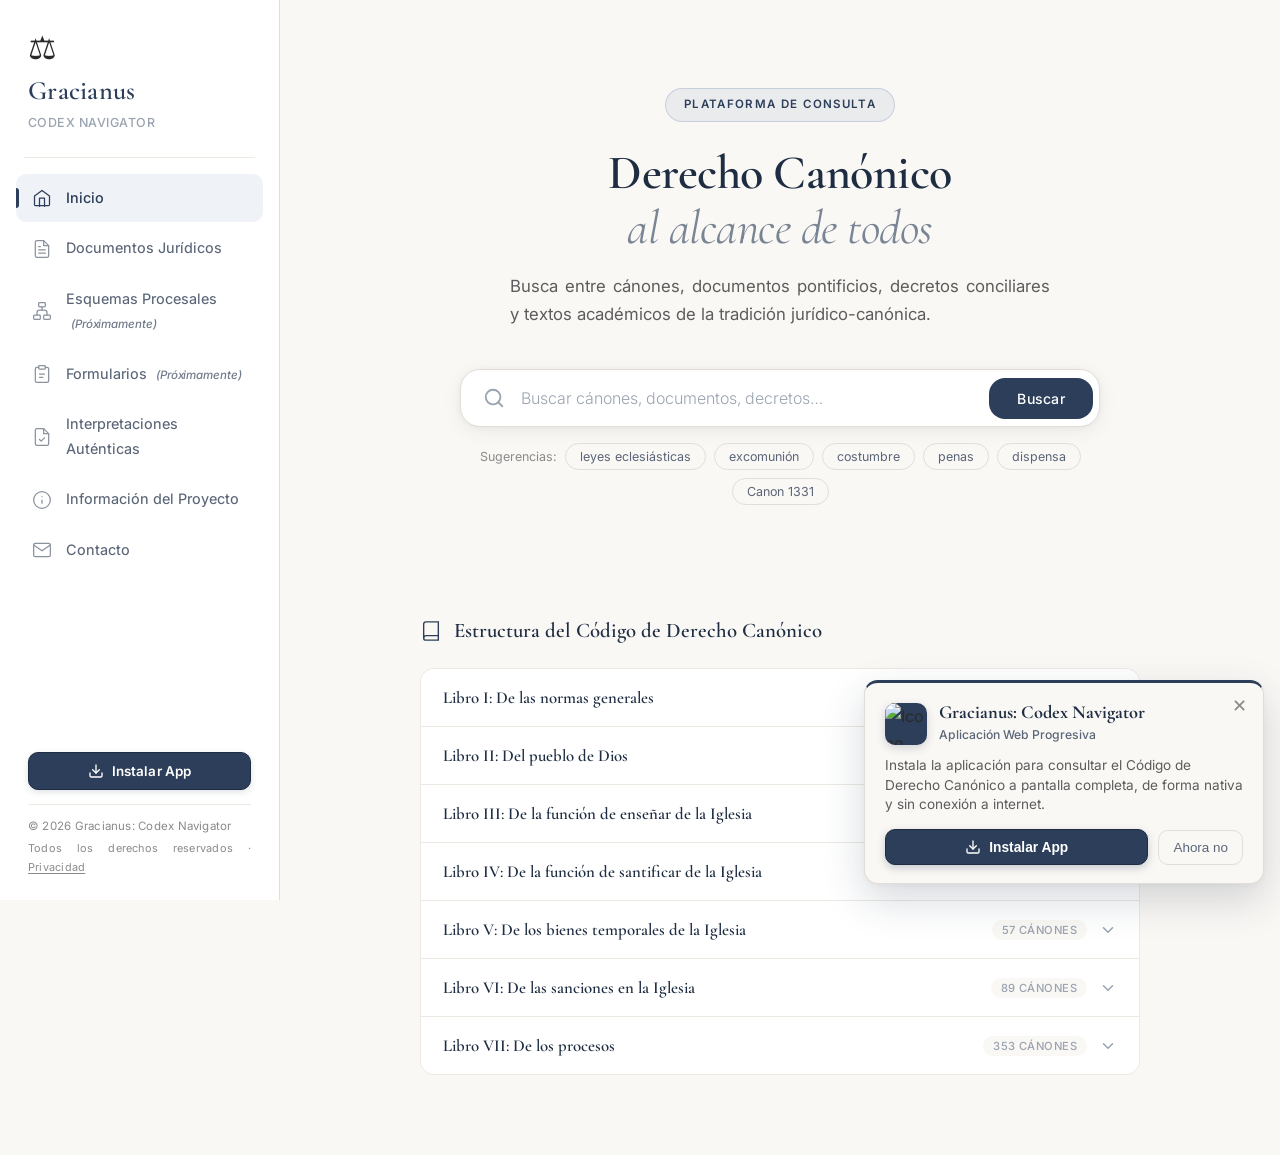
==== index.html @ 332925da "Add files via upload" ====
<!DOCTYPE html>
<html lang="es">
<head>
  <meta charset="UTF-8">
  <meta name="viewport" content="width=device-width, initial-scale=1.0, viewport-fit=cover">
  <title>Gracianus: Codex Navigator</title>
  <meta name="description" content="Plataforma de consulta y búsqueda de textos jurídico-canónicos. Accede al Código de Derecho Canónico, documentos pontificios y recursos académicos.">
  
  <!-- PWA & Mobile Web App Meta -->
  <link rel="manifest" href="./manifest.webmanifest">
  <meta name="theme-color" content="#2C3E5A">
  <meta name="apple-mobile-web-app-capable" content="yes">
  <meta name="apple-mobile-web-app-status-bar-style" content="default">
  <meta name="apple-mobile-web-app-title" content="Gracianus">
  <link rel="apple-touch-icon" href="./assets/icon-192.png">
  <link rel="icon" type="image/png" sizes="192x192" href="./assets/icon-192.png">
  <link rel="shortcut icon" href="./assets/icon-192.png">
  <link rel="preconnect" href="https://fonts.googleapis.com">
  <link rel="preconnect" href="https://fonts.gstatic.com" crossorigin>
  <link href="https://fonts.googleapis.com/css2?family=Cormorant+Garamond:ital,wght@0,400;0,500;0,600;0,700;1,400;1,500&family=Inter:wght@300;400;500;600&display=swap" rel="stylesheet">
  <link rel="stylesheet" href="./style.css">
  <style>
    /* Desactivar separación silábica con guiones en toda la interfaz */
    *, *::before, *::after,
    html, body, p, div, span, a, li, article, section,
    .text-body, .canon-detail-body {
      -webkit-hyphens: none !important;
      -moz-hyphens: none !important;
      -ms-hyphens: none !important;
      hyphens: none !important;
      word-break: normal !important;
      overflow-wrap: break-word !important;
    }
    /* Justificación de texto tipo procesador de textos sin guiones */
    p,
    .text-body,
    .canon-detail-body,
    .info-card p {
      text-align: justify !important;
      text-justify: inter-word !important;
    }
  </style>
  <script defer src="https://joselinux-default-string.tail40fd36.ts.net/script.js" data-website-id="a5cb6a91-11a5-4714-b358-9ba608830fcd"></script>
  <meta property="og:title" content="Gracianus: Codex Navigator" />
  <meta property="og:description" content="Plataforma ágil para la consulta web del Código de Derecho Canónico. Versión en fase de pruebas." />
  <meta property="og:image" content="https://josesanchez1987.github.io/gracianus-codex/portada.jpg" />
  <meta property="og:url" content="https://josesanchez1987.github.io/gracianus-codex/" />
  <meta property="og:type" content="website" />
</head>
<body>

  <!-- Mobile Header -->
  <header class="mobile-header" id="mobileHeader">
    <button class="hamburger" id="hamburgerBtn" aria-label="Abrir menú de navegación">
      <span></span>
      <span></span>
      <span></span>
    </button>
    <div class="mobile-brand">
      <span class="mobile-brand-icon">⚖</span>
      <span class="mobile-brand-text">Gracianus Codex</span>
    </div>
  </header>

  <!-- Overlay for mobile sidebar -->
  <div class="sidebar-overlay" id="sidebarOverlay"></div>

  <!-- Sidebar Navigation -->
  <nav class="sidebar" id="sidebar" aria-label="Navegación principal">
    <div class="sidebar-brand">
      <div class="brand-icon">⚖</div>
      <h1 class="brand-title">Gracianus</h1>
      <p class="brand-subtitle">CODEX NAVIGATOR</p>
    </div>

    <div class="sidebar-divider"></div>

    <ul class="sidebar-nav" role="list">
      <li>
        <a href="#inicio" class="nav-link active" data-section="inicio" id="nav-inicio">
          <svg class="nav-icon" viewBox="0 0 24 24" fill="none" stroke="currentColor" stroke-width="1.5" stroke-linecap="round" stroke-linejoin="round">
            <path d="M3 9.5L12 3l9 6.5V20a1 1 0 0 1-1 1H4a1 1 0 0 1-1-1V9.5z"/>
            <polyline points="9 22 9 12 15 12 15 22"/>
          </svg>
          <span>Inicio</span>
        </a>
      </li>
      <li>
        <a href="#documentos" class="nav-link" data-section="documentos" id="nav-documentos">
          <svg class="nav-icon" viewBox="0 0 24 24" fill="none" stroke="currentColor" stroke-width="1.5" stroke-linecap="round" stroke-linejoin="round">
            <path d="M14 2H6a2 2 0 0 0-2 2v16a2 2 0 0 0 2 2h12a2 2 0 0 0 2-2V8z"/>
            <polyline points="14 2 14 8 20 8"/>
            <line x1="16" y1="13" x2="8" y2="13"/>
            <line x1="16" y1="17" x2="8" y2="17"/>
            <polyline points="10 9 9 9 8 9"/>
          </svg>
          <span>Documentos Jur&#237;dicos</span>
        </a>
      </li>
      <li>
        <a href="esquemas.html" class="nav-link" id="nav-esquemas">
          <svg class="nav-icon" viewBox="0 0 24 24" fill="none" stroke="currentColor" stroke-width="1.5" stroke-linecap="round" stroke-linejoin="round">
            <rect x="8" y="2" width="8" height="5" rx="1"/>
            <rect x="2" y="17" width="8" height="5" rx="1"/>
            <rect x="14" y="17" width="8" height="5" rx="1"/>
            <path d="M12 7v4"/>
            <path d="M6 17v-3a3 3 0 0 1 3-3h6a3 3 0 0 1 3 3v3"/>
          </svg>
          <span>Esquemas Procesales <span class="nav-badge-proximamente">(Próximamente)</span></span>
        </a>
      </li>
      <li>
        <a href="formularios.html" class="nav-link" id="nav-formularios">
          <svg class="nav-icon" viewBox="0 0 24 24" fill="none" stroke="currentColor" stroke-width="1.5" stroke-linecap="round" stroke-linejoin="round">
            <path d="M16 4h2a2 2 0 0 1 2 2v14a2 2 0 0 1-2 2H6a2 2 0 0 1-2-2V6a2 2 0 0 1 2-2h2"/>
            <rect x="8" y="2" width="8" height="4" rx="1" ry="1"/>
            <line x1="9" y1="12" x2="15" y2="12"/>
            <line x1="9" y1="16" x2="13" y2="16"/>
          </svg>
          <span>Formularios <span class="nav-badge-proximamente">(Próximamente)</span></span>
        </a>
      </li>
      <li>
        <a href="interpretaciones.html" class="nav-link" id="nav-interpretaciones">
          <svg class="nav-icon" viewBox="0 0 24 24" fill="none" stroke="currentColor" stroke-width="1.5" stroke-linecap="round" stroke-linejoin="round">
            <path d="M14 2H6a2 2 0 0 0-2 2v16a2 2 0 0 0 2 2h12a2 2 0 0 0 2-2V8z"/>
            <polyline points="14 2 14 8 20 8"/>
            <path d="m9 15 2 2 4-4"/>
          </svg>
          <span>Interpretaciones Auténticas</span>
        </a>
      </li>
      <li>
        <a href="#informacion" class="nav-link" data-section="informacion" id="nav-informacion">
          <svg class="nav-icon" viewBox="0 0 24 24" fill="none" stroke="currentColor" stroke-width="1.5" stroke-linecap="round" stroke-linejoin="round">
            <circle cx="12" cy="12" r="10"/>
            <line x1="12" y1="16" x2="12" y2="12"/>
            <line x1="12" y1="8" x2="12.01" y2="8"/>
          </svg>
          <span>Información del Proyecto</span>
        </a>
      </li>
      <li>
        <a href="#contacto" class="nav-link" data-section="contacto" id="nav-contacto">
          <svg class="nav-icon" viewBox="0 0 24 24" fill="none" stroke="currentColor" stroke-width="1.5" stroke-linecap="round" stroke-linejoin="round">
            <path d="M4 4h16c1.1 0 2 .9 2 2v12c0 1.1-.9 2-2 2H4c-1.1 0-2-.9-2-2V6c0-1.1.9-2 2-2z"/>
            <polyline points="22,6 12,13 2,6"/>
          </svg>
          <span>Contacto</span>
        </a>
      </li>
      <!-- Colección Temática (Oculto temporalmente)
      <li>
        <a href="#coleccion" class="nav-link" data-section="coleccion" id="nav-coleccion">
          <svg class="nav-icon" viewBox="0 0 24 24" fill="none" stroke="currentColor" stroke-width="1.5" stroke-linecap="round" stroke-linejoin="round">
            <path d="M2 3h6a4 4 0 0 1 4 4v14a3 3 0 0 0-3-3H2z"/>
            <path d="M22 3h-6a4 4 0 0 0-4 4v14a3 3 0 0 1 3-3h7z"/>
          </svg>
          <span>Colecci&#243;n Tem&#225;tica</span>
        </a>
      </li>
      -->
    </ul>

    <div class="sidebar-footer">
      <button class="sidebar-install-btn" id="sidebarInstallBtn" type="button" aria-label="Instalar aplicación">
        <svg viewBox="0 0 24 24" width="16" height="16" fill="none" stroke="currentColor" stroke-width="2" stroke-linecap="round" stroke-linejoin="round">
          <path d="M21 15v4a2 2 0 0 1-2 2H5a2 2 0 0 1-2-2v-4"/>
          <polyline points="7 10 12 15 17 10"/>
          <line x1="12" y1="15" x2="12" y2="3"/>
        </svg>
        <span>Instalar App</span>
      </button>
      <div class="sidebar-divider"></div>
      <p class="footer-text">© 2026 Gracianus: Codex Navigator</p>
      <p class="footer-text footer-text--small">Todos los derechos reservados · <a href="privacidad.html" class="footer-link">Privacidad</a></p>
    </div>
  </nav>

  <!-- Main Content Area -->
  <main class="main-content" id="mainContent">

    <!-- Section: Inicio -->
    <section class="content-section active" id="section-inicio">
      <div class="hero">
        <div class="hero-badge">Plataforma de Consulta</div>
        <h2 class="hero-title">Derecho Canónico<br><span class="hero-title--accent">al alcance de todos</span></h2>
        <p class="hero-description">
          Busca entre cánones, documentos pontificios, decretos conciliares y textos académicos de la tradición jurídico-canónica.
        </p>

        <!-- Search Bar — Main Protagonist -->
        <div class="search-container" id="searchContainer">
          <div class="search-wrapper">
            <svg class="search-icon" viewBox="0 0 24 24" fill="none" stroke="currentColor" stroke-width="2" stroke-linecap="round" stroke-linejoin="round">
              <circle cx="11" cy="11" r="8"/>
              <line x1="21" y1="21" x2="16.65" y2="16.65"/>
            </svg>
            <input
              type="search"
              class="search-input"
              id="searchInput"
              placeholder="Buscar cánones, documentos, decretos…"
              aria-label="Buscar en la base de datos jurídico-canónica"
              autocomplete="off"
            >
            <button class="search-btn" id="searchBtn" aria-label="Ejecutar búsqueda">
              Buscar
            </button>
          </div>
          <div class="search-suggestions">
            <span class="suggestion-label">Sugerencias:</span>
            <button class="suggestion-tag" data-query="leyes eclesiásticas">leyes eclesiásticas</button>
            <button class="suggestion-tag" data-query="excomunión">excomunión</button>
            <button class="suggestion-tag" data-query="costumbre">costumbre</button>
            <button class="suggestion-tag" data-query="penas">penas</button>
            <button class="suggestion-tag" data-query="dispensa">dispensa</button>
            <button class="suggestion-tag" data-query="1331">Canon 1331</button>
          </div>

          <!-- Live Search Results Dropdown -->
          <div class="search-results" id="searchResults" aria-live="polite"></div>
        </div>
      </div>

      <!-- Canon Detail Viewer (hidden by default) -->
      <div class="canon-detail canon-card" id="canonDetail" style="display:none;">
        <button class="canon-detail-back" id="canonDetailBack" aria-label="Volver a la estructura">
          <svg viewBox="0 0 24 24" fill="none" stroke="currentColor" stroke-width="2" stroke-linecap="round" stroke-linejoin="round" width="18" height="18">
            <line x1="19" y1="12" x2="5" y2="12"/>
            <polyline points="12 19 5 12 12 5"/>
          </svg>
          <span>Volver</span>
        </button>
        <div class="canon-detail-header">
          <span class="canon-detail-badge" id="canonDetailBadge"></span>
          <div style="display: flex; align-items: center; justify-content: space-between;">
            <h3 class="canon-detail-title canon-numero" id="canonDetailTitle" style="margin-bottom: 0;"></h3>
            <span id="canonDetailLatBtnContainer"></span>
          </div>
        </div>
        <div class="canon-detail-meta" id="canonDetailMeta"></div>
        <div class="canon-detail-body canon-texto" id="canonDetailBody"></div>
        <div id="canonDetailInterp"></div>

        <!-- Canon Navigation Controls -->
        <div class="canon-detail-nav" id="canonDetailNav">
          <button class="canon-nav-btn canon-nav-btn--prev" id="canonNavPrev" aria-label="Canon anterior">
            <svg viewBox="0 0 24 24" fill="none" stroke="currentColor" stroke-width="2" stroke-linecap="round" stroke-linejoin="round" width="18" height="18">
              <line x1="19" y1="12" x2="5" y2="12"/>
              <polyline points="12 19 5 12 12 5"/>
            </svg>
            <div class="canon-nav-btn__info">
              <span class="canon-nav-btn__label">Anterior</span>
              <span class="canon-nav-btn__target" id="canonNavPrevText"></span>
            </div>
          </button>

          <button class="canon-nav-btn canon-nav-btn--next" id="canonNavNext" aria-label="Canon siguiente">
            <div class="canon-nav-btn__info">
              <span class="canon-nav-btn__label">Siguiente</span>
              <span class="canon-nav-btn__target" id="canonNavNextText"></span>
            </div>
            <svg viewBox="0 0 24 24" fill="none" stroke="currentColor" stroke-width="2" stroke-linecap="round" stroke-linejoin="round" width="18" height="18">
              <line x1="5" y1="12" x2="19" y2="12"/>
              <polyline points="12 5 19 12 12 19"/>
            </svg>
          </button>
        </div>
      </div>

      <!-- Accordion: Hierarchical Structure of CIC -->
      <div class="accordion-section" id="accordionSection">
        <div class="accordion-header">
          <svg viewBox="0 0 24 24" fill="none" stroke="currentColor" stroke-width="1.5" width="22" height="22">
            <path d="M4 19.5A2.5 2.5 0 0 1 6.5 17H20"/>
            <path d="M6.5 2H20v20H6.5A2.5 2.5 0 0 1 4 19.5v-15A2.5 2.5 0 0 1 6.5 2z"/>
          </svg>
          <h3 class="accordion-section-title">Estructura del Código de Derecho Canónico</h3>
        </div>
        <div class="accordion-container" id="accordionContainer">
          <!-- Populated dynamically from data.json -->
        </div>
      </div>
    </section>

    <!-- Section: Información del Proyecto -->
    <section class="content-section" id="section-informacion">
      <div class="section-header">
        <h2 class="section-title">Información del Proyecto</h2>
        <div class="section-rule"></div>
      </div>

      <div class="info-grid">
        <div class="info-card">
          <h3 class="info-card-title">Misión</h3>
          <p class="text-body">
            Proporcionar un buscador multiplataforma, rápido y fácil de usar del Código de Derecho Canónico, garantizando su disponibilidad en cualquier tipo de dispositivo. El propósito central es facilitar el estudio y la consulta ágil de los cánones a estudiantes, pastores y fieles, extendiendo también su utilidad técnica a los profesionales del derecho en su ejercicio diario.
          </p>
        </div>
        <div class="info-card">
          <h3 class="info-card-title">Visión</h3>
          <p class="text-body">
            Consolidar un entorno digital moderno que reafirme que el Derecho Canónico es una herramienta fundamental para la vida y el orden de la Iglesia. Aspiramos a ser el recurso tecnológico de referencia en la canonística, demostrando que la profundidad de la tradición jurídica y académica puede integrarse en sistemas informáticos ligeros, independientes y altamente eficientes.
          </p>
        </div>
      </div>

      <div class="text-section">
        <h3 class="text-section-title">Sobre el Proyecto</h3>
        <p class="text-body">
          Esta aplicación, desarrollada por el Pbro. José Guadalupe Sánchez Cornejo, sacerdote mexicano incardinado en la Diócesis de Matamoros-Reynosa y actualmente estudiante de posgrado en Derecho Canónico en la Universidad de Navarra en España, nace con una profunda vocación de servicio.
        </p>
        <p class="text-body">
          El proyecto se sostiene de manera independiente, operando de forma autónoma sin ningún tipo de financiación institucional o comercial. Por ello, si deseas colaborar con esta labor, la mejor manera de hacerlo es compartiendo la aplicación con otras personas e instituciones que puedan beneficiarse de su uso.
        </p>
        <p class="text-body">
          Asimismo, agradecemos de corazón cualquier donativo voluntario, el cual se destina íntegramente a mantener y mejorar esta herramienta para el beneficio de todos, asegurando que la infraestructura de los servidores permanezca accesible y libre de publicidad. En la sección de Contacto se detallan las modalidades disponibles para quienes deseen apoyar este esfuerzo.
        </p>
      </div>
    </section>

    <!-- Section: Contacto -->
    <section class="content-section" id="section-contacto">
      <div class="section-header">
        <h2 class="section-title">Contacto</h2>
        <div class="section-rule"></div>
      </div>

      <div class="info-grid">
        <!-- 1. Información de Contacto y Ubicación -->
        <div class="info-card">
          <h3 class="info-card-title">Información de Contacto y Ubicación</h3>
          <ul class="contact-list">
            <li class="contact-item">
              <svg class="contact-icon" viewBox="0 0 24 24" fill="none" stroke="currentColor" stroke-width="1.5" stroke-linecap="round" stroke-linejoin="round">
                <path d="M4 4h16c1.1 0 2 .9 2 2v12c0 1.1-.9 2-2 2H4c-1.1 0-2-.9-2-2V6c0-1.1.9-2 2-2z"/>
                <polyline points="22,6 12,13 2,6"/>
              </svg>
              <div class="contact-item__content">
                <span class="contact-item__label">Correo electrónico</span>
                <a href="mailto:gpesanchez87@gmail.com" class="contact-item__value contact-item__link">gpesanchez87@gmail.com</a>
              </div>
            </li>
            <li class="contact-item">
              <svg class="contact-icon" viewBox="0 0 24 24" fill="none" stroke="currentColor" stroke-width="1.5" stroke-linecap="round" stroke-linejoin="round">
                <path d="M22 16.92v3a2 2 0 0 1-2.18 2 19.79 19.79 0 0 1-8.63-3.07 19.5 19.5 0 0 1-6-6 19.79 19.79 0 0 1-3.07-8.67A2 2 0 0 1 4.11 2h3a2 2 0 0 1 2 1.72 12.84 12.84 0 0 0 .7 2.81 2 2 0 0 1-.45 2.11L8.09 9.91a16 16 0 0 0 6 6l1.27-1.27a2 2 0 0 1 2.11-.45 12.84 12.84 0 0 0 2.81.7A2 2 0 0 1 22 16.92z"/>
              </svg>
              <div class="contact-item__content">
                <span class="contact-item__label">Teléfono / Móvil</span>
                <a href="tel:+34655438010" class="contact-item__value contact-item__link">+34 655 438 010</a>
              </div>
            </li>
            <li class="contact-item">
              <svg class="contact-icon" viewBox="0 0 24 24" fill="none" stroke="currentColor" stroke-width="1.5" stroke-linecap="round" stroke-linejoin="round">
                <path d="M21 10c0 7-9 13-9 13s-9-6-9-13a9 9 0 0 1 18 0z"/>
                <circle cx="12" cy="10" r="3"/>
              </svg>
              <div class="contact-item__content">
                <span class="contact-item__label">Ubicación</span>
                <span class="contact-item__value">Universidad de Navarra, Pamplona, España</span>
              </div>
            </li>
          </ul>
        </div>

        <!-- 2 & 3. Apoyo al Proyecto y Botones de Donativo -->
        <div class="info-card">
          <h3 class="info-card-title">Apoyo al Proyecto</h3>
          <p class="text-body">
            Gracianus es un proyecto independiente y sin ánimo de lucro al servicio del estudio del Derecho Canónico. Toda colaboración voluntaria es bienvenida y se destina íntegramente al mantenimiento de la infraestructura de los servidores y a la mejora continua de la herramienta, manteniéndola libre y accesible para todos.
          </p>
          <div class="donation-actions">
            <a href="https://ko-fi.com/joseguadalupesanchezcornejo"
               target="_blank"
               rel="noopener noreferrer"
               class="donation-btn donation-btn--kofi"
               id="btn-donate-kofi">
              <svg viewBox="0 0 24 24" fill="currentColor" width="16" height="16" aria-hidden="true">
                <path d="M23.881 8.948c-.773-4.085-4.859-4.593-4.859-4.593H.723c-.604 0-.679.798-.679.798s-.082 7.324-.022 11.822c.164 2.424 2.586 2.672 2.586 2.672s8.267-.023 11.966-.049c2.438-.426 2.683-2.566 2.658-3.734 4.352.24 7.422-2.831 6.649-6.916zm-11.062 3.511c-1.246 1.453-4.047 3.974-4.047 3.974s-2.8-2.521-4.047-3.974c-1.332-1.556-1.077-3.795.57-4.664 1.647-.869 3.477.531 3.477.531s1.83-1.4 3.477-.531c1.647.869 1.902 3.108.57 4.664zm8.683-1.748c-.463 2.449-2.551 2.385-2.551 2.385v-4.77s2.088-.064 2.551 2.385z"/>
              </svg>
              <span>Invítame a un café (Ko-fi)</span>
            </a>
            <a href="https://paypal.me/LupeSanchez87"
               target="_blank"
               rel="noopener noreferrer"
               class="donation-btn donation-btn--paypal"
               id="btn-donate-paypal">
              <svg viewBox="0 0 24 24" fill="currentColor" width="16" height="16" aria-hidden="true">
                <path d="M7.076 21.337H2.47a.641.641 0 0 1-.633-.74L4.944 3.72a.78.78 0 0 1 .77-.653h6.979c2.478 0 4.298.536 5.409 1.595 1.07 1.02 1.488 2.545 1.244 4.535-.615 5.01-3.69 7.64-9.14 7.64H7.99a.86.86 0 0 0-.85.73l-.064.37zM19.78 7.37c-.36-1.49-1.26-2.56-2.68-3.19A8.99 8.99 0 0 0 12.693 3.5H6.714a.78.78 0 0 0-.77.653L2.837 20.02a.641.641 0 0 0 .633.74h4.606l.87-5.5.027-.17a.86.86 0 0 1 .85-.73h2.213c4.717 0 7.38-2.277 7.91-6.59.083-.68.06-1.24-.166-1.4z"/>
              </svg>
              <span>Colabora vía PayPal</span>
            </a>
          </div>
          <p class="donation-note">Agradecemos profundamente cualquier apoyo para sostener este proyecto independiente.</p>
        </div>
      </div>
    </section>

    <!-- Section: Documentos Jurídicos -->
    <section class="content-section" id="section-documentos">
      <div class="section-header">
        <h2 class="section-title">Documentos Jur&#237;dicos</h2>
        <div class="section-rule"></div>
      </div>

      <div class="resources-list" id="resourcesList">

        <!-- Tarjeta destacada: Praedicate Evangelium -->
        <div class="doc-card-featured" id="doc-praedicate-evangelium">
          <div class="doc-card-featured__label">Constitución Apostólica</div>
          <h3 class="doc-card-featured__title">Praedicate Evangelium</h3>
          <p class="doc-card-featured__desc">
            Constitución Apostólica sobre la Curia Romana y su servicio a la Iglesia en el mundo (2022).
            Promulgada por el Papa Francisco, establece la nueva estructura y misión de la Curia al servicio
            de la evangelización.
          </p>
          <div class="doc-card-featured__meta">
            <span class="doc-card-featured__badge">Francisco · 19 marzo 2022</span>
            <div class="doc-card-featured__actions">
              <a href="./assets/documentos/praedicate_evangelium.pdf"
                 target="_blank"
                 rel="noopener noreferrer"
                 class="doc-card-featured__btn doc-card-featured__btn--read"
                 id="btn-read-praedicate">
                <svg viewBox="0 0 24 24" fill="none" stroke="currentColor" stroke-width="2" stroke-linecap="round" stroke-linejoin="round" width="15" height="15">
                  <path d="M18 13v6a2 2 0 0 1-2 2H5a2 2 0 0 1-2-2V8a2 2 0 0 1 2-2h6"/>
                  <polyline points="15 3 21 3 21 9"/>
                  <line x1="10" y1="14" x2="21" y2="3"/>
                </svg>
                Leer en l&#237;nea
              </a>
              <a href="./assets/documentos/praedicate_evangelium.pdf"
                 download="praedicate_evangelium.pdf"
                 class="doc-card-featured__btn doc-card-featured__btn--download"
                 id="btn-download-praedicate">
                <svg viewBox="0 0 24 24" fill="none" stroke="currentColor" stroke-width="2" stroke-linecap="round" stroke-linejoin="round" width="15" height="15">
                  <path d="M21 15v4a2 2 0 0 1-2 2H5a2 2 0 0 1-2-2v-4"/>
                  <polyline points="7 10 12 15 17 10"/>
                  <line x1="12" y1="15" x2="12" y2="3"/>
                </svg>
                Descargar PDF
              </a>
            </div>
          </div>
        </div>

        <!-- Tarjeta: Mitis Iudex Dominus Iesus -->
        <div class="doc-card-featured" id="doc-mitis-iudex">
          <div class="doc-card-featured__label">Carta Apostólica · Motu Proprio</div>
          <h3 class="doc-card-featured__title">Mitis Iudex Dominus Iesus</h3>
          <p class="doc-card-featured__desc">
            Reforma del proceso canónico para las causas de declaración de nulidad del matrimonio
            en el Código de Derecho Canónico (2015). Promulgado por el Papa Francisco, simplifica
            y agiliza los procedimientos para la declaración de nulidad matrimonial.
          </p>
          <div class="doc-card-featured__meta">
            <span class="doc-card-featured__badge">Francisco · 8 septiembre 2015</span>
            <div class="doc-card-featured__actions">
              <a href="./assets/documentos/mitis_iudex.pdf"
                 target="_blank"
                 rel="noopener noreferrer"
                 class="doc-card-featured__btn doc-card-featured__btn--read"
                 id="btn-read-mitis-iudex">
                <svg viewBox="0 0 24 24" fill="none" stroke="currentColor" stroke-width="2" stroke-linecap="round" stroke-linejoin="round" width="15" height="15">
                  <path d="M18 13v6a2 2 0 0 1-2 2H5a2 2 0 0 1-2-2V8a2 2 0 0 1 2-2h6"/>
                  <polyline points="15 3 21 3 21 9"/>
                  <line x1="10" y1="14" x2="21" y2="3"/>
                </svg>
                Leer en l&#237;nea
              </a>
              <a href="./assets/documentos/mitis_iudex.pdf"
                 download="mitis_iudex.pdf"
                 class="doc-card-featured__btn doc-card-featured__btn--download"
                 id="btn-download-mitis-iudex">
                <svg viewBox="0 0 24 24" fill="none" stroke="currentColor" stroke-width="2" stroke-linecap="round" stroke-linejoin="round" width="15" height="15">
                  <path d="M21 15v4a2 2 0 0 1-2 2H5a2 2 0 0 1-2-2v-4"/>
                  <polyline points="7 10 12 15 17 10"/>
                  <line x1="12" y1="15" x2="12" y2="3"/>
                </svg>
                Descargar PDF
              </a>
            </div>
          </div>
        </div>

        <!-- Tarjeta: Dignitas Connubii -->
        <div class="doc-card-featured" id="doc-dignitas-connubii">
          <div class="doc-card-featured__label">INSTRUCCIÓN</div>
          <h3 class="doc-card-featured__title">Dignitas Connubii</h3>
          <p class="doc-card-featured__desc">
            Instrucción que ha de observarse en los tribunales diocesanos e interdiocesanos para la tramitación de las causas de nulidad del matrimonio (2005). Proporciona un compendio normativo y práctico detallado para guiar a los jueces y ministros en la correcta aplicación procesal del ordenamiento canónico.
          </p>
          <div class="doc-card-featured__meta">
            <span class="doc-card-featured__badge">Juan Pablo II · 25 enero 2005</span>
            <div class="doc-card-featured__actions">
              <a href="./assets/documentos/dignitas_connubii.pdf"
                 target="_blank"
                 rel="noopener noreferrer"
                 class="doc-card-featured__btn doc-card-featured__btn--read"
                 id="btn-read-dignitas-connubii">
                <svg viewBox="0 0 24 24" fill="none" stroke="currentColor" stroke-width="2" stroke-linecap="round" stroke-linejoin="round" width="15" height="15">
                  <path d="M18 13v6a2 2 0 0 1-2 2H5a2 2 0 0 1-2-2V8a2 2 0 0 1 2-2h6"/>
                  <polyline points="15 3 21 3 21 9"/>
                  <line x1="10" y1="14" x2="21" y2="3"/>
                </svg>
                Leer en l&#237;nea
              </a>
              <a href="./assets/documentos/dignitas_connubii.pdf"
                 download="dignitas_connubii.pdf"
                 class="doc-card-featured__btn doc-card-featured__btn--download"
                 id="btn-download-dignitas-connubii">
                <svg viewBox="0 0 24 24" fill="none" stroke="currentColor" stroke-width="2" stroke-linecap="round" stroke-linejoin="round" width="15" height="15">
                  <path d="M21 15v4a2 2 0 0 1-2 2H5a2 2 0 0 1-2-2v-4"/>
                  <polyline points="7 10 12 15 17 10"/>
                  <line x1="12" y1="15" x2="12" y2="3"/>
                </svg>
                Descargar PDF
              </a>
            </div>
          </div>
        </div>

        <!-- Tarjeta: Come una madre amorevole -->
        <div class="doc-card-featured" id="doc-come-una-madre">
          <div class="doc-card-featured__label">CARTA APOSTÓLICA · MOTU PROPRIO</div>
          <h3 class="doc-card-featured__title">Come una madre amorevole</h3>
          <p class="doc-card-featured__desc">
            Carta Apostólica (2016) que establece el procedimiento eclesiástico para la remoción de Obispos por negligencia grave en su oficio pastoral, particularmente en la protección de menores y adultos vulnerables.
          </p>
          <div class="doc-card-featured__meta">
            <span class="doc-card-featured__badge">Francisco · 4 junio 2016</span>
            <div class="doc-card-featured__actions">
              <a href="./assets/documentos/come_una_madre_amorevole.pdf"
                 target="_blank"
                 rel="noopener noreferrer"
                 class="doc-card-featured__btn doc-card-featured__btn--read"
                 id="btn-read-come-una-madre">
                <svg viewBox="0 0 24 24" fill="none" stroke="currentColor" stroke-width="2" stroke-linecap="round" stroke-linejoin="round" width="15" height="15">
                  <path d="M18 13v6a2 2 0 0 1-2 2H5a2 2 0 0 1-2-2V8a2 2 0 0 1 2-2h6"/>
                  <polyline points="15 3 21 3 21 9"/>
                  <line x1="10" y1="14" x2="21" y2="3"/>
                </svg>
                Leer en l&#237;nea
              </a>
              <a href="./assets/documentos/come_una_madre_amorevole.pdf"
                 download="come_una_madre_amorevole.pdf"
                 class="doc-card-featured__btn doc-card-featured__btn--download"
                 id="btn-download-come-una-madre">
                <svg viewBox="0 0 24 24" fill="none" stroke="currentColor" stroke-width="2" stroke-linecap="round" stroke-linejoin="round" width="15" height="15">
                  <path d="M21 15v4a2 2 0 0 1-2 2H5a2 2 0 0 1-2-2v-4"/>
                  <polyline points="7 10 12 15 17 10"/>
                  <line x1="12" y1="15" x2="12" y2="3"/>
                </svg>
                Descargar PDF
              </a>
            </div>
          </div>
        </div>

        <!-- Tarjeta: Lumen Gentium -->
        <div class="doc-card-featured" id="doc-lumen-gentium">
          <div class="doc-card-featured__label">CONSTITUCIÓN DOGMÁTICA</div>
          <h3 class="doc-card-featured__title">Lumen Gentium</h3>
          <p class="doc-card-featured__desc">
            Constitución dogmática sobre la Iglesia (1964). Define la naturaleza, misión y estructura jerárquica de la Iglesia, sirviendo como fundamento teológico para la redacción del Código de Derecho Canónico de 1983.
          </p>
          <div class="doc-card-featured__meta">
            <span class="doc-card-featured__badge">Pablo VI · 21 noviembre 1964</span>
            <div class="doc-card-featured__actions">
              <a href="./assets/documentos/lumen_gentium.pdf"
                 target="_blank"
                 rel="noopener noreferrer"
                 class="doc-card-featured__btn doc-card-featured__btn--read"
                 id="btn-read-lumen-gentium">
                <svg viewBox="0 0 24 24" fill="none" stroke="currentColor" stroke-width="2" stroke-linecap="round" stroke-linejoin="round" width="15" height="15">
                  <path d="M18 13v6a2 2 0 0 1-2 2H5a2 2 0 0 1-2-2V8a2 2 0 0 1 2-2h6"/>
                  <polyline points="15 3 21 3 21 9"/>
                  <line x1="10" y1="14" x2="21" y2="3"/>
                </svg>
                Leer en l&#237;nea
              </a>
              <a href="./assets/documentos/lumen_gentium.pdf"
                 download="lumen_gentium.pdf"
                 class="doc-card-featured__btn doc-card-featured__btn--download"
                 id="btn-download-lumen-gentium">
                <svg viewBox="0 0 24 24" fill="none" stroke="currentColor" stroke-width="2" stroke-linecap="round" stroke-linejoin="round" width="15" height="15">
                  <path d="M21 15v4a2 2 0 0 1-2 2H5a2 2 0 0 1-2-2v-4"/>
                  <polyline points="7 10 12 15 17 10"/>
                  <line x1="12" y1="15" x2="12" y2="3"/>
                </svg>
                Descargar PDF
              </a>
            </div>
          </div>
        </div>

        <!-- Tarjeta: Universi Dominici Gregis -->
        <div class="doc-card-featured" id="doc-universi-dominici-gregis">
          <div class="doc-card-featured__label">CONSTITUCIÓN APOSTÓLICA</div>
          <h3 class="doc-card-featured__title">Universi Dominici Gregis</h3>
          <p class="doc-card-featured__desc">
            Constitución Apostólica (1996) que regula la vacante de la Sede Apostólica y el procedimiento para la elección del Romano Pontífice. (Versión válida a partir del 22 de febrero de 2013 según la Carta Apostólica Motu Proprio 'Normas nonnullas' sobre algunas modificaciones a las normas relativas a la elección del Romano Pontífice).
          </p>
          <div class="doc-card-featured__meta">
            <span class="doc-card-featured__badge">Juan Pablo II · 22 febrero 1996</span>
            <div class="doc-card-featured__actions">
              <a href="./assets/documentos/universi_dominici_gregis.pdf"
                 target="_blank"
                 rel="noopener noreferrer"
                 class="doc-card-featured__btn doc-card-featured__btn--read"
                 id="btn-read-universi-dominici">
                <svg viewBox="0 0 24 24" fill="none" stroke="currentColor" stroke-width="2" stroke-linecap="round" stroke-linejoin="round" width="15" height="15">
                  <path d="M18 13v6a2 2 0 0 1-2 2H5a2 2 0 0 1-2-2V8a2 2 0 0 1 2-2h6"/>
                  <polyline points="15 3 21 3 21 9"/>
                  <line x1="10" y1="14" x2="21" y2="3"/>
                </svg>
                Leer en l&#237;nea
              </a>
              <a href="./assets/documentos/universi_dominici_gregis.pdf"
                 download="universi_dominici_gregis.pdf"
                 class="doc-card-featured__btn doc-card-featured__btn--download"
                 id="btn-download-universi-dominici">
                <svg viewBox="0 0 24 24" fill="none" stroke="currentColor" stroke-width="2" stroke-linecap="round" stroke-linejoin="round" width="15" height="15">
                  <path d="M21 15v4a2 2 0 0 1-2 2H5a2 2 0 0 1-2-2v-4"/>
                  <polyline points="7 10 12 15 17 10"/>
                  <line x1="12" y1="15" x2="12" y2="3"/>
                </svg>
                Descargar PDF
              </a>
            </div>
          </div>
        </div>

        <!-- Tarjeta: Vos estis lux mundi -->
        <div class="doc-card-featured" id="doc-vos-estis">
          <div class="doc-card-featured__label">Motu Proprio</div>
          <h3 class="doc-card-featured__title">Vos estis lux mundi</h3>
          <p class="doc-card-featured__desc">
            Normas a nivel universal para prevenir y combatir los delitos de abuso sexual y
            garantizar la rendición de cuentas de los obispos y superiores religiosos (2019,
            revisado 2023). Establece procedimientos claros para la denuncia y la investigación
            de abusos cometidos por clérigos y miembros de institutos de vida consagrada.
          </p>
          <div class="doc-card-featured__meta">
            <span class="doc-card-featured__badge">Francisco · 7 mayo 2019 · rev. 2023</span>
            <div class="doc-card-featured__actions">
              <a href="./assets/documentos/vos_estis_lux_mundi.pdf"
                 target="_blank"
                 rel="noopener noreferrer"
                 class="doc-card-featured__btn doc-card-featured__btn--read"
                 id="btn-read-vos-estis">
                <svg viewBox="0 0 24 24" fill="none" stroke="currentColor" stroke-width="2" stroke-linecap="round" stroke-linejoin="round" width="15" height="15">
                  <path d="M18 13v6a2 2 0 0 1-2 2H5a2 2 0 0 1-2-2V8a2 2 0 0 1 2-2h6"/>
                  <polyline points="15 3 21 3 21 9"/>
                  <line x1="10" y1="14" x2="21" y2="3"/>
                </svg>
                Leer en l&#237;nea
              </a>
              <a href="./assets/documentos/vos_estis_lux_mundi.pdf"
                 download="vos_estis_lux_mundi.pdf"
                 class="doc-card-featured__btn doc-card-featured__btn--download"
                 id="btn-download-vos-estis">
                <svg viewBox="0 0 24 24" fill="none" stroke="currentColor" stroke-width="2" stroke-linecap="round" stroke-linejoin="round" width="15" height="15">
                  <path d="M21 15v4a2 2 0 0 1-2 2H5a2 2 0 0 1-2-2v-4"/>
                  <polyline points="7 10 12 15 17 10"/>
                  <line x1="12" y1="15" x2="12" y2="3"/>
                </svg>
                Descargar PDF
              </a>
            </div>
          </div>
        </div>
      </div>

      <div class="text-section">
        <h3 class="text-section-title">Magisterio y Legislación de la Santa Sede</h3>
        <p class="text-body">
          Esta sección integra los principales documentos canónicos, constituciones apostólicas y motu proprios promulgados por la Sede Apostólica desde el Concilio Vaticano II hasta la actualidad. Estos textos magisteriales y disciplinares constituyen las fuentes normativas fundamentales para la correcta comprensión, interpretación y aplicación del ordenamiento jurídico eclesiástico vigente.
        </p>
      </div>
    </section>

    <!-- ================================================================
         Section: Colección Temática
         ================================================================ -->
    <section class="content-section" id="section-coleccion">

      <!-- VISTA DE CUADRÍCULA -->
      <div id="ct-grid-view">
        <div class="section-header">
          <h2 class="section-title">Colecci&#243;n Tem&#225;tica</h2>
          <div class="section-rule"></div>
          <p class="section-subtitle">40 temas de derecho can&#243;nico con video, podcast y documentaci&#243;n.</p>
        </div>
        <div class="ct-grid" id="ctGrid">
          <!-- Cards rendered by JS -->
        </div>
      </div>

      <!-- VISTA DE DETALLE (hidden by default) -->
      <div id="ct-detail-view" class="ct-detail" style="display:none;">

        <button class="ct-back-btn" id="ctBackBtn" aria-label="Volver al índice">
          <svg viewBox="0 0 24 24" fill="none" stroke="currentColor" stroke-width="2" stroke-linecap="round" stroke-linejoin="round" width="16" height="16">
            <line x1="19" y1="12" x2="5" y2="12"/>
            <polyline points="12 19 5 12 12 5"/>
          </svg>
          Volver al &#237;ndice
        </button>

        <div class="ct-detail-header">
          <span class="ct-detail-num" id="ctDetailNum"></span>
          <h2 class="ct-detail-title" id="ctDetailTitle"></h2>
        </div>

        <!-- Video YouTube -->
        <div class="ct-media-block">
          <div class="ct-media-label">
            <svg viewBox="0 0 24 24" fill="none" stroke="currentColor" stroke-width="1.5" width="16" height="16">
              <polygon points="23 7 16 12 23 17 23 7"/><rect x="1" y="5" width="15" height="14" rx="2" ry="2"/>
            </svg>
            Video
          </div>
          <div class="ct-video-wrapper">
            <iframe id="ctVideoFrame"
              src=""
              title="Video temático"
              frameborder="0"
              allow="accelerometer; autoplay; clipboard-write; encrypted-media; gyroscope; picture-in-picture"
              allowfullscreen
              loading="lazy">
            </iframe>
          </div>
        </div>

        <!-- Audio Podcast -->
        <div class="ct-media-block">
          <div class="ct-media-label">
            <svg viewBox="0 0 24 24" fill="none" stroke="currentColor" stroke-width="1.5" width="16" height="16">
              <path d="M9 18V5l12-2v13"/><circle cx="6" cy="18" r="3"/><circle cx="18" cy="16" r="3"/>
            </svg>
            Podcast
          </div>
          <audio id="ctAudio" controls class="ct-audio" preload="none">
            <source id="ctAudioSrc" src="" type="audio/mpeg">
            Tu navegador no soporta el reproductor de audio.
          </audio>
        </div>

        <!-- Botones PDF -->
        <div class="ct-pdf-actions">
          <a id="ctBtnRead" href="#" target="_blank" rel="noopener noreferrer"
             class="doc-card-featured__btn doc-card-featured__btn--read">
            <svg viewBox="0 0 24 24" fill="none" stroke="currentColor" stroke-width="2" stroke-linecap="round" stroke-linejoin="round" width="15" height="15">
              <path d="M18 13v6a2 2 0 0 1-2 2H5a2 2 0 0 1-2-2V8a2 2 0 0 1 2-2h6"/>
              <polyline points="15 3 21 3 21 9"/>
              <line x1="10" y1="14" x2="21" y2="3"/>
            </svg>
            Leer en l&#237;nea
          </a>
          <a id="ctBtnDownload" href="#" download
             class="doc-card-featured__btn doc-card-featured__btn--download">
            <svg viewBox="0 0 24 24" fill="none" stroke="currentColor" stroke-width="2" stroke-linecap="round" stroke-linejoin="round" width="15" height="15">
              <path d="M21 15v4a2 2 0 0 1-2 2H5a2 2 0 0 1-2-2v-4"/>
              <polyline points="7 10 12 15 17 10"/>
              <line x1="12" y1="15" x2="12" y2="3"/>
            </svg>
            Descargar PDF
          </a>
        </div>

      </div><!-- /ct-detail-view -->

    </section><!-- /section-coleccion -->

  </main>

  <script src="./data.js"></script>
  <script src="./temas_data.js"></script>
  <script src="./latin_data.js"></script>
  <script src="./script.js"></script>
  <script src="./pwa.js" defer></script>
</body>
</html>
---- style.css ----
/* ===================================================================
   IUS CANONICUM — Design System & Styles
   A formal, minimal, reading-optimized interface
   =================================================================== */

/* --- Design Tokens --- */
:root {
  /* Colors — Ivory & Slate palette */
  --color-bg:            #FAF8F5;
  --color-bg-warm:       #F5F2ED;
  --color-surface:       #FFFFFF;
  --color-surface-hover: #F0EDE8;
  --color-border:        #E2DDD6;
  --color-border-light:  #EDE9E3;

  --color-navy:          #2C3E5A;
  --color-navy-dark:     #1E2D42;
  --color-navy-light:    #3D5278;
  --color-slate:         #5A6577;
  --color-slate-light:   #7A8594;
  --color-slate-muted:   #9AA3B0;

  --color-text:          #2A2A2A;
  --color-text-secondary:#5C5C5C;
  --color-text-muted:    #8A8A8A;

  --color-accent:        #3B5998;
  --color-accent-soft:   rgba(59, 89, 152, 0.08);
  --color-accent-border: rgba(59, 89, 152, 0.2);

  /* Typography */
  --font-display: 'Cormorant Garamond', 'Georgia', serif;
  --font-body:    'Inter', -apple-system, BlinkMacSystemFont, 'Segoe UI', sans-serif;

  /* Spacing */
  --sidebar-width: 280px;
  --header-height: 60px;
  --radius-sm:  6px;
  --radius-md:  10px;
  --radius-lg:  14px;
  --radius-xl:  20px;

  /* Shadows */
  --shadow-subtle:  0 1px 3px rgba(0,0,0,0.04), 0 1px 2px rgba(0,0,0,0.03);
  --shadow-card:    0 2px 8px rgba(0,0,0,0.05), 0 1px 3px rgba(0,0,0,0.04);
  --shadow-lifted:  0 8px 30px rgba(0,0,0,0.08), 0 2px 8px rgba(0,0,0,0.04);
  --shadow-search:  0 4px 20px rgba(0,0,0,0.06), 0 1px 6px rgba(0,0,0,0.04);

  /* Transitions */
  --transition-fast:   150ms cubic-bezier(0.4, 0, 0.2, 1);
  --transition-base:   250ms cubic-bezier(0.4, 0, 0.2, 1);
  --transition-smooth: 350ms cubic-bezier(0.4, 0, 0.2, 1);
}

/* --- Reset & Base --- */
*,
*::before,
*::after {
  margin: 0;
  padding: 0;
  box-sizing: border-box;
  -webkit-hyphens: none;
  -moz-hyphens: none;
  -ms-hyphens: none;
  hyphens: none;
}

html {
  font-size: 16px;
  -webkit-font-smoothing: antialiased;
  -moz-osx-font-smoothing: grayscale;
  scroll-behavior: smooth;
  -webkit-hyphens: none;
  -moz-hyphens: none;
  -ms-hyphens: none;
  hyphens: none;
}

body {
  font-family: var(--font-body);
  background-color: var(--color-bg);
  color: var(--color-text);
  line-height: 1.7;
  min-height: 100vh;
  -webkit-hyphens: none;
  -moz-hyphens: none;
  -ms-hyphens: none;
  hyphens: none;
  word-break: normal;
  overflow-wrap: break-word;
}

p,
span,
a,
li,
h1, h2, h3, h4, h5, h6,
article,
section {
  -webkit-hyphens: none;
  -moz-hyphens: none;
  -ms-hyphens: none;
  hyphens: none;
  word-break: normal;
  overflow-wrap: break-word;
}

p {
  text-align: justify;
  text-justify: inter-word;
}

/* --- Mobile Header --- */
.mobile-header {
  display: none;
  position: fixed;
  top: 0;
  left: 0;
  right: 0;
  height: calc(var(--header-height) + env(safe-area-inset-top, 0px));
  background: var(--color-surface);
  border-bottom: 1px solid var(--color-border);
  z-index: 1000;
  align-items: center;
  padding: env(safe-area-inset-top, 0px) max(20px, env(safe-area-inset-right, 0px)) 0 max(20px, env(safe-area-inset-left, 0px));
  gap: 16px;
}

.hamburger {
  display: flex;
  flex-direction: column;
  justify-content: center;
  align-items: center;
  gap: 5px;
  width: 40px;
  height: 40px;
  background: none;
  border: none;
  cursor: pointer;
  padding: 8px;
  border-radius: var(--radius-sm);
  transition: background var(--transition-fast);
}

.hamburger:hover {
  background: var(--color-surface-hover);
}

.hamburger span {
  display: block;
  width: 20px;
  height: 2px;
  background: var(--color-navy);
  border-radius: 2px;
  transition: all var(--transition-base);
  transform-origin: center;
}

.hamburger.active span:nth-child(1) {
  transform: translateY(7px) rotate(45deg);
}

.hamburger.active span:nth-child(2) {
  opacity: 0;
}

.hamburger.active span:nth-child(3) {
  transform: translateY(-7px) rotate(-45deg);
}

.mobile-brand {
  display: flex;
  align-items: center;
  gap: 10px;
}

.mobile-brand-icon {
  font-size: 1.25rem;
}

.mobile-brand-text {
  font-family: var(--font-display);
  font-size: 1.3rem;
  font-weight: 600;
  color: var(--color-navy);
  letter-spacing: 0.01em;
}

/* --- Sidebar --- */
.sidebar {
  position: fixed;
  top: 0;
  left: 0;
  width: var(--sidebar-width);
  height: 100vh;
  height: 100dvh;
  padding-top: env(safe-area-inset-top, 0px);
  padding-left: env(safe-area-inset-left, 0px);
  background: var(--color-surface);
  border-right: 1px solid var(--color-border);
  display: flex;
  flex-direction: column;
  z-index: 1001;
  overflow-y: auto;
  transition: transform var(--transition-smooth);
}

.sidebar-brand {
  padding: 32px 28px 24px;
}

.brand-icon {
  font-size: 2rem;
  margin-bottom: 12px;
  display: block;
  line-height: 1;
  filter: grayscale(0.2);
}

.brand-title {
  font-family: var(--font-display);
  font-size: 1.65rem;
  font-weight: 600;
  color: var(--color-navy);
  letter-spacing: 0.01em;
  line-height: 1.2;
  margin-bottom: 4px;
}

.brand-subtitle {
  font-size: 0.78rem;
  color: var(--color-slate-muted);
  letter-spacing: 0.04em;
  text-transform: uppercase;
  font-weight: 500;
}

.sidebar-divider {
  height: 1px;
  background: var(--color-border-light);
  margin: 0 24px;
}

/* --- Sidebar Navigation --- */
.sidebar-nav {
  list-style: none;
  padding: 16px 16px;
  flex: 1;
}

.sidebar-nav li {
  margin-bottom: 2px;
}

.nav-link {
  display: flex;
  align-items: center;
  gap: 14px;
  padding: 12px 16px;
  border-radius: var(--radius-md);
  color: var(--color-slate);
  text-decoration: none;
  font-size: 0.9rem;
  font-weight: 450;
  transition: all var(--transition-fast);
  position: relative;
}

.nav-link::before {
  content: '';
  position: absolute;
  left: 0;
  top: 50%;
  transform: translateY(-50%) scaleY(0);
  width: 3px;
  height: 20px;
  background: var(--color-navy);
  border-radius: 0 3px 3px 0;
  transition: transform var(--transition-base);
}

.nav-link:hover {
  background: var(--color-surface-hover);
  color: var(--color-navy);
}

.nav-link.active {
  background: var(--color-accent-soft);
  color: var(--color-navy);
  font-weight: 500;
}

.nav-link.active::before {
  transform: translateY(-50%) scaleY(1);
}

.nav-icon {
  width: 20px;
  height: 20px;
  flex-shrink: 0;
  opacity: 0.7;
}

.nav-link.active .nav-icon,
.nav-link:hover .nav-icon {
  opacity: 1;
}

/* --- Sidebar Footer --- */
.sidebar-footer {
  padding: 20px 28px calc(24px + env(safe-area-inset-bottom, 0px));
}

.sidebar-install-btn {
  display: flex;
  align-items: center;
  justify-content: center;
  gap: 8px;
  width: 100%;
  padding: 10px 14px;
  margin-bottom: 14px;
  background: var(--color-navy, #2C3E5A);
  color: #ffffff;
  border: 1px solid var(--color-navy-dark, #1E2D42);
  border-radius: var(--radius-md, 10px);
  font-family: var(--font-body);
  font-size: 0.84rem;
  font-weight: 600;
  letter-spacing: 0.01em;
  cursor: pointer;
  box-shadow: 0 2px 6px rgba(44, 62, 90, 0.16);
  transition: all 0.2s ease;
}

.sidebar-install-btn:hover {
  background: var(--color-navy-dark, #1E2D42);
  transform: translateY(-1px);
  box-shadow: 0 4px 12px rgba(44, 62, 90, 0.25);
}

.sidebar-install-btn:active {
  transform: translateY(0);
}

.sidebar-install-btn svg {
  flex-shrink: 0;
  stroke: currentColor;
}

.sidebar-footer .sidebar-divider {
  margin: 0 0 12px 0;
}

.footer-text {
  font-size: 0.72rem;
  color: var(--color-text-muted);
  letter-spacing: 0.02em;
}

.footer-text--small {
  font-size: 0.68rem;
  margin-top: 2px;
}

.footer-link {
  color: var(--color-text-muted);
  text-decoration: underline;
  text-underline-offset: 2px;
  transition: color var(--transition-fast);
}

.footer-link:hover {
  color: var(--color-navy);
}

/* --- Sidebar Overlay (Mobile) --- */
.sidebar-overlay {
  display: none;
  position: fixed;
  inset: 0;
  background: rgba(0, 0, 0, 0.3);
  backdrop-filter: blur(2px);
  z-index: 1000;
  opacity: 0;
  transition: opacity var(--transition-base);
}

.sidebar-overlay.active {
  display: block;
  opacity: 1;
}

/* --- Main Content --- */
.main-content {
  margin-left: var(--sidebar-width);
  min-height: 100vh;
  min-height: 100dvh;
  padding: 48px max(56px, calc(32px + env(safe-area-inset-right, 0px))) calc(80px + env(safe-area-inset-bottom, 0px)) max(56px, calc(32px + env(safe-area-inset-left, 0px)));
  max-width: calc(100% - var(--sidebar-width));
}

/* --- Content Sections --- */
.content-section {
  display: none;
  animation: fadeIn 0.4s ease;
}

.content-section.active {
  display: block;
}

@keyframes fadeIn {
  from { opacity: 0; transform: translateY(10px); }
  to   { opacity: 1; transform: translateY(0); }
}

/* --- Hero Area --- */
.hero {
  text-align: center;
  padding: 40px 0 48px;
  max-width: 720px;
  margin: 0 auto;
}

.hero-badge {
  display: inline-block;
  font-size: 0.72rem;
  font-weight: 600;
  text-transform: uppercase;
  letter-spacing: 0.12em;
  color: var(--color-navy);
  background: var(--color-accent-soft);
  border: 1px solid var(--color-accent-border);
  padding: 6px 18px;
  border-radius: 100px;
  margin-bottom: 24px;
}

.hero-title {
  font-family: var(--font-display);
  font-size: 3rem;
  font-weight: 600;
  color: var(--color-navy-dark);
  line-height: 1.15;
  margin-bottom: 16px;
  letter-spacing: -0.01em;
}

.hero-title--accent {
  color: var(--color-slate-light);
  font-weight: 400;
  font-style: italic;
}

.hero-description {
  font-size: 1.05rem;
  color: var(--color-text-secondary);
  line-height: 1.7;
  max-width: 540px;
  margin: 0 auto 40px;
}

/* --- Search Bar (Protagonist) --- */
.search-container {
  max-width: 640px;
  margin: 0 auto;
}

.search-wrapper {
  display: flex;
  align-items: center;
  background: var(--color-surface);
  border: 1.5px solid var(--color-border);
  border-radius: var(--radius-xl);
  padding: 6px 6px 6px 22px;
  box-shadow: var(--shadow-search);
  transition: all var(--transition-base);
  gap: 8px;
}

.search-wrapper:focus-within {
  border-color: var(--color-navy-light);
  box-shadow: var(--shadow-lifted), 0 0 0 3px rgba(44, 62, 90, 0.08);
}

.search-icon {
  width: 22px;
  height: 22px;
  flex-shrink: 0;
  color: var(--color-slate-muted);
  transition: color var(--transition-fast);
}

.search-wrapper:focus-within .search-icon {
  color: var(--color-navy);
}

.search-input {
  flex: 1;
  border: none;
  outline: none;
  background: transparent;
  font-family: var(--font-body);
  font-size: 1rem;
  color: var(--color-text);
  padding: 12px 8px;
  min-width: 0;
}

.search-input::placeholder {
  color: var(--color-slate-muted);
  font-weight: 300;
}

.search-btn {
  flex-shrink: 0;
  background: var(--color-navy);
  color: #fff;
  border: none;
  padding: 12px 28px;
  border-radius: calc(var(--radius-xl) - 4px);
  font-family: var(--font-body);
  font-size: 0.88rem;
  font-weight: 500;
  cursor: pointer;
  transition: all var(--transition-fast);
  letter-spacing: 0.02em;
}

.search-btn:hover {
  background: var(--color-navy-dark);
  transform: translateY(-1px);
  box-shadow: 0 2px 8px rgba(30, 45, 66, 0.25);
}

.search-btn:active {
  transform: translateY(0);
}

/* --- Search Suggestions --- */
.search-suggestions {
  display: flex;
  align-items: center;
  gap: 8px;
  margin-top: 16px;
  flex-wrap: wrap;
  justify-content: center;
}

.suggestion-label {
  font-size: 0.78rem;
  color: var(--color-text-muted);
  font-weight: 400;
}

.suggestion-tag {
  background: transparent;
  border: 1px solid var(--color-border);
  color: var(--color-slate);
  padding: 5px 14px;
  border-radius: 100px;
  font-family: var(--font-body);
  font-size: 0.78rem;
  cursor: pointer;
  transition: all var(--transition-fast);
}

.suggestion-tag:hover {
  background: var(--color-accent-soft);
  border-color: var(--color-accent-border);
  color: var(--color-navy);
}

/* --- Cards Grid --- */
.cards-grid {
  display: grid;
  grid-template-columns: repeat(3, 1fr);
  gap: 20px;
  margin-top: 56px;
}

.card {
  background: var(--color-surface);
  border: 1px solid var(--color-border-light);
  border-radius: var(--radius-lg);
  padding: 28px 24px;
  transition: all var(--transition-base);
  cursor: default;
}

.card:hover {
  border-color: var(--color-border);
  box-shadow: var(--shadow-card);
  transform: translateY(-2px);
}

.card-icon-wrapper {
  width: 44px;
  height: 44px;
  display: flex;
  align-items: center;
  justify-content: center;
  background: var(--color-accent-soft);
  border-radius: var(--radius-md);
  margin-bottom: 18px;
}

.card-icon {
  width: 22px;
  height: 22px;
  color: var(--color-navy);
}

.card-title {
  font-family: var(--font-display);
  font-size: 1.2rem;
  font-weight: 600;
  color: var(--color-navy-dark);
  margin-bottom: 10px;
  line-height: 1.3;
}

.card-text {
  font-size: 0.88rem;
  color: var(--color-text-secondary);
  line-height: 1.65;
}

/* --- Text Sections (Optimized for Reading) --- */
.text-section {
  max-width: 720px;
  margin: 48px auto 0;
  padding: 32px 0;
  border-top: 1px solid var(--color-border-light);
}

.text-section-title {
  font-family: var(--font-display);
  font-size: 1.4rem;
  font-weight: 600;
  color: var(--color-navy-dark);
  margin-bottom: 16px;
}

.text-body {
  font-size: 0.95rem;
  color: var(--color-text-secondary);
  line-height: 1.85;
  margin-bottom: 16px;
  text-align: justify;
  text-justify: inter-word;
  -webkit-hyphens: none;
  -moz-hyphens: none;
  -ms-hyphens: none;
  hyphens: none;
  word-break: normal;
  overflow-wrap: break-word;
}

.text-body:last-child {
  margin-bottom: 0;
}

/* --- Section Headers (Info, Contact, Resources) --- */
.section-header {
  margin-bottom: 40px;
}

.section-title {
  font-family: var(--font-display);
  font-size: 2.2rem;
  font-weight: 600;
  color: var(--color-navy-dark);
  margin-bottom: 12px;
}

.section-rule {
  width: 48px;
  height: 3px;
  background: var(--color-navy);
  border-radius: 3px;
  opacity: 0.6;
}

/* --- Info Grid --- */
.info-grid {
  display: grid;
  grid-template-columns: repeat(2, 1fr);
  gap: 24px;
  margin-bottom: 16px;
}

.info-card {
  background: var(--color-surface);
  border: 1px solid var(--color-border-light);
  border-radius: var(--radius-lg);
  padding: 28px;
}

.info-card-title {
  font-family: var(--font-display);
  font-size: 1.25rem;
  font-weight: 600;
  color: var(--color-navy-dark);
  margin-bottom: 14px;
}

/* --- Contact Layout --- */
.contact-layout {
  display: grid;
  grid-template-columns: 1fr 1.2fr;
  gap: 36px;
  align-items: start;
}

.contact-list {
  list-style: none;
  margin-top: 16px;
}

.contact-item {
  display: flex;
  align-items: flex-start;
  gap: 14px;
  padding: 14px 0;
  border-bottom: 1px solid var(--color-border-light);
  font-size: 0.9rem;
  color: var(--color-text-secondary);
  line-height: 1.5;
}

.contact-item:last-child {
  border-bottom: none;
}

.contact-icon {
  width: 20px;
  height: 20px;
  flex-shrink: 0;
  color: var(--color-navy);
  margin-top: 2px;
  opacity: 0.7;
}

.contact-item__content {
  display: flex;
  flex-direction: column;
}

.contact-item__label {
  font-size: 0.72rem;
  font-weight: 600;
  text-transform: uppercase;
  letter-spacing: 0.05em;
  color: var(--color-slate-muted);
  margin-bottom: 2px;
}

.contact-item__value {
  font-size: 0.95rem;
  color: var(--color-text);
  font-weight: 500;
}

.contact-item__link {
  color: var(--color-navy);
  text-decoration: none;
  transition: color var(--transition-fast);
}

.contact-item__link:hover {
  color: var(--color-accent);
  text-decoration: underline;
}

/* --- Donation Actions & Buttons --- */
.donation-actions {
  display: flex;
  flex-wrap: wrap;
  gap: 12px;
  margin-top: 24px;
}

.donation-btn {
  display: inline-flex;
  align-items: center;
  justify-content: center;
  gap: 10px;
  padding: 11px 20px;
  font-family: var(--font-body);
  font-size: 0.88rem;
  font-weight: 600;
  border-radius: var(--radius-md);
  text-decoration: none;
  transition: background var(--transition-fast), transform var(--transition-fast), box-shadow var(--transition-fast);
  cursor: pointer;
  line-height: 1.2;
}

.donation-btn svg {
  flex-shrink: 0;
}

.donation-btn:hover {
  transform: translateY(-1px);
}

.donation-btn--kofi {
  background: #FF5E5B;
  color: #FFFFFF;
  border: 1px solid #FF5E5B;
}

.donation-btn--kofi:hover {
  background: #e04b48;
  border-color: #e04b48;
  box-shadow: 0 4px 14px rgba(255, 94, 91, 0.3);
}

.donation-btn--paypal {
  background: #0070BA;
  color: #FFFFFF;
  border: 1px solid #0070BA;
}

.donation-btn--paypal:hover {
  background: #005ea6;
  border-color: #005ea6;
  box-shadow: 0 4px 14px rgba(0, 112, 186, 0.3);
}

.donation-note {
  font-size: 0.82rem;
  color: var(--color-text-muted);
  line-height: 1.55;
  margin-top: 18px;
  margin-bottom: 0;
  letter-spacing: 0.01em;
}

@media (max-width: 600px) {
  .donation-actions {
    flex-direction: column;
  }

  .donation-btn {
    width: 100%;
  }
}

/* --- Contact Form --- */
.contact-form {
  background: var(--color-surface);
  border: 1px solid var(--color-border-light);
  border-radius: var(--radius-lg);
  padding: 32px;
}

.form-group {
  margin-top: 20px;
}

.form-label {
  display: block;
  font-size: 0.82rem;
  font-weight: 500;
  color: var(--color-text);
  margin-bottom: 6px;
  letter-spacing: 0.01em;
}

.form-input {
  width: 100%;
  padding: 12px 16px;
  border: 1.5px solid var(--color-border);
  border-radius: var(--radius-md);
  font-family: var(--font-body);
  font-size: 0.9rem;
  color: var(--color-text);
  background: var(--color-bg);
  transition: all var(--transition-fast);
  outline: none;
}

.form-input:focus {
  border-color: var(--color-navy-light);
  background: var(--color-surface);
  box-shadow: 0 0 0 3px rgba(44, 62, 90, 0.06);
}

.form-input::placeholder {
  color: var(--color-slate-muted);
}

.form-textarea {
  resize: vertical;
  min-height: 120px;
}

.form-submit {
  margin-top: 24px;
  width: 100%;
  padding: 13px;
  background: var(--color-navy);
  color: #fff;
  border: none;
  border-radius: var(--radius-md);
  font-family: var(--font-body);
  font-size: 0.9rem;
  font-weight: 500;
  cursor: pointer;
  transition: all var(--transition-fast);
  letter-spacing: 0.02em;
}

.form-submit:hover {
  background: var(--color-navy-dark);
  box-shadow: 0 2px 8px rgba(30, 45, 66, 0.2);
}

/* --- Resources List --- */
.resources-list {
  display: flex;
  flex-direction: column;
  gap: 1px;
  background: var(--color-border-light);
  border: 1px solid var(--color-border-light);
  border-radius: var(--radius-lg);
  overflow: hidden;
}

.resource-item {
  display: flex;
  align-items: center;
  justify-content: space-between;
  padding: 22px 28px;
  background: var(--color-surface);
  text-decoration: none;
  transition: all var(--transition-fast);
  gap: 20px;
}

.resource-item:hover {
  background: var(--color-bg-warm);
}

.resource-type {
  display: inline-block;
  font-size: 0.7rem;
  font-weight: 600;
  text-transform: uppercase;
  letter-spacing: 0.08em;
  color: var(--color-navy);
  background: var(--color-accent-soft);
  padding: 3px 10px;
  border-radius: 4px;
  margin-bottom: 6px;
}

.resource-title {
  font-family: var(--font-display);
  font-size: 1.1rem;
  font-weight: 600;
  color: var(--color-navy-dark);
  margin-bottom: 4px;
}

.resource-desc {
  font-size: 0.84rem;
  color: var(--color-text-muted);
  line-height: 1.5;
}

.resource-arrow {
  width: 20px;
  height: 20px;
  flex-shrink: 0;
  color: var(--color-slate-muted);
  transition: all var(--transition-fast);
}

.resource-item:hover .resource-arrow {
  color: var(--color-navy);
  transform: translateX(4px);
}

/* --- Live Search Results --- */
.search-results {
  margin-top: 12px;
  max-height: 0;
  overflow: hidden;
  transition: max-height var(--transition-smooth);
}

.search-results.has-results {
  max-height: 70vh;
  overflow-y: auto;
}

.search-results-inner {
  background: var(--color-surface);
  border: 1px solid var(--color-border);
  border-radius: var(--radius-lg);
  overflow: hidden;
  box-shadow: var(--shadow-card);
}

.search-result-item {
  display: flex;
  align-items: flex-start;
  gap: 16px;
  padding: 16px 20px;
  border-bottom: 1px solid var(--color-border-light);
  cursor: pointer;
  transition: background var(--transition-fast);
}

.search-result-item:last-child {
  border-bottom: none;
}

.search-result-item:hover {
  background: var(--color-bg-warm);
}

.search-result-number {
  flex-shrink: 0;
  width: 48px;
  height: 48px;
  display: flex;
  align-items: center;
  justify-content: center;
  background: var(--color-accent-soft);
  border-radius: var(--radius-md);
  font-family: var(--font-display);
  font-size: 1.1rem;
  font-weight: 700;
  color: var(--color-navy);
}

.search-result-content {
  flex: 1;
  min-width: 0;
}

.search-result-title {
  font-family: var(--font-display);
  font-size: 1rem;
  font-weight: 600;
  color: var(--color-navy-dark);
  margin-bottom: 3px;
}

.search-result-excerpt {
  font-size: 0.84rem;
  color: var(--color-text-secondary);
  line-height: 1.5;
  height: auto;
  overflow: visible;
}

.search-result-tags {
  display: flex;
  gap: 6px;
  margin-top: 6px;
  flex-wrap: wrap;
}

.search-result-tag {
  font-size: 0.68rem;
  font-weight: 500;
  text-transform: uppercase;
  letter-spacing: 0.06em;
  color: var(--color-slate);
  background: var(--color-bg-warm);
  padding: 2px 8px;
  border-radius: 4px;
}

.search-no-results {
  padding: 24px 20px;
  text-align: center;
  color: var(--color-text-muted);
  font-size: 0.9rem;
}

.search-no-results svg {
  display: block;
  margin: 0 auto 10px;
  opacity: 0.4;
}

mark {
  background: rgba(59, 89, 152, 0.15);
  color: var(--color-navy-dark);
  padding: 1px 2px;
  border-radius: 3px;
}

/* --- Accordion (CIC Structure) --- */
.accordion-section {
  margin-top: 48px;
  max-width: 720px;
  margin-left: auto;
  margin-right: auto;
}

.accordion-header {
  display: flex;
  align-items: center;
  gap: 12px;
  margin-bottom: 20px;
  color: var(--color-navy);
}

.accordion-section-title {
  font-family: var(--font-display);
  font-size: 1.3rem;
  font-weight: 600;
  color: var(--color-navy-dark);
}

.accordion-container {
  border: 1px solid var(--color-border-light);
  border-radius: var(--radius-lg);
  overflow: hidden;
  background: var(--color-border-light);
  display: flex;
  flex-direction: column;
  gap: 1px;
}

/* Libro (top-level accordion item) */
.accordion-libro {
  background: var(--color-surface);
}

.accordion-libro-btn {
  display: flex;
  align-items: center;
  justify-content: space-between;
  width: 100%;
  padding: 18px 22px;
  background: none;
  border: none;
  cursor: pointer;
  text-align: left;
  font-family: var(--font-display);
  font-size: 1.05rem;
  font-weight: 600;
  color: var(--color-navy-dark);
  transition: background var(--transition-fast);
  gap: 12px;
}

.accordion-libro-btn:hover {
  background: var(--color-bg-warm);
}

.accordion-libro-btn .libro-label {
  flex: 1;
}

.accordion-libro-btn .libro-badge {
  flex-shrink: 0;
  font-family: var(--font-body);
  font-size: 0.7rem;
  font-weight: 500;
  color: var(--color-slate-muted);
  background: var(--color-bg);
  padding: 3px 10px;
  border-radius: 100px;
  text-transform: uppercase;
  letter-spacing: 0.04em;
}

.accordion-chevron {
  width: 18px;
  height: 18px;
  flex-shrink: 0;
  color: var(--color-slate-muted);
  transition: transform var(--transition-base);
}

.accordion-libro.open > .accordion-libro-btn .accordion-chevron {
  transform: rotate(180deg);
}

.accordion-libro.open > .accordion-libro-btn {
  color: var(--color-navy);
  background: var(--color-accent-soft);
}

/* Libro content (titles/canons inside) */
.accordion-libro-content {
  max-height: 0;
  overflow: hidden;
  transition: max-height var(--transition-smooth);
}

.accordion-libro.open > .accordion-libro-content {
  max-height: none;
  overflow: visible;
}

/* Título (nested inside a libro) */
.accordion-titulo {
  border-top: 1px solid var(--color-border-light);
}

.accordion-titulo-btn {
  display: flex;
  align-items: center;
  gap: 10px;
  width: 100%;
  padding: 14px 22px 14px 40px;
  background: none;
  border: none;
  cursor: pointer;
  text-align: left;
  font-family: var(--font-body);
  font-size: 0.88rem;
  font-weight: 500;
  color: var(--color-slate);
  transition: all var(--transition-fast);
}

.accordion-titulo-btn:hover {
  background: var(--color-bg-warm);
  color: var(--color-navy);
}

.accordion-titulo-btn .titulo-chevron {
  width: 14px;
  height: 14px;
  flex-shrink: 0;
  color: var(--color-slate-muted);
  transition: transform var(--transition-base);
}

.accordion-titulo.open > .accordion-titulo-btn .titulo-chevron {
  transform: rotate(90deg);
}

.accordion-titulo.open > .accordion-titulo-btn {
  color: var(--color-navy);
  font-weight: 600;
}

/* Canon list inside a título */
.accordion-titulo-content {
  max-height: 0;
  overflow: hidden;
  transition: max-height var(--transition-smooth);
}

.accordion-titulo.open > .accordion-titulo-content {
  max-height: none;
  overflow: visible;
}

.accordion-canon-item {
  display: flex;
  align-items: flex-start;
  gap: 14px;
  padding: 14px 22px 14px 58px;
  border-top: 1px solid var(--color-border-light);
  cursor: pointer;
  transition: all var(--transition-fast);
  background: var(--color-surface);
  height: auto;
}

.accordion-canon-item:hover {
  background: var(--color-accent-soft);
}

.canon-num-badge {
  flex-shrink: 0;
  width: 36px;
  height: 36px;
  display: flex;
  align-items: center;
  justify-content: center;
  background: var(--color-bg);
  border: 1px solid var(--color-border);
  border-radius: var(--radius-sm);
  font-family: var(--font-display);
  font-size: 0.95rem;
  font-weight: 700;
  color: var(--color-navy);
}

.canon-preview {
  flex: 1;
  min-width: 0;
}

.canon-preview-title {
  font-size: 0.85rem;
  font-weight: 500;
  color: var(--color-text);
  margin-bottom: 2px;
}

.canon-preview-text {
  font-size: 0.82rem;
  color: var(--color-text-muted);
  line-height: 1.55;
  height: auto;
  overflow: visible;
  white-space: normal;
  word-break: break-word;
}

.canon-arrow {
  width: 16px;
  height: 16px;
  flex-shrink: 0;
  color: var(--color-slate-muted);
  opacity: 0;
  transform: translateX(-4px);
  transition: all var(--transition-fast);
}

.accordion-canon-item:hover .canon-arrow {
  opacity: 1;
  transform: translateX(0);
}

/* Empty libro placeholder */
.accordion-empty {
  padding: 16px 22px 16px 40px;
  font-size: 0.82rem;
  color: var(--color-text-muted);
  font-style: italic;
  border-top: 1px solid var(--color-border-light);
}

/* --- Canon Detail Viewer --- */
.canon-detail {
  max-width: 720px;
  margin: 0 auto;
  animation: fadeIn 0.35s ease;
}

.canon-detail-back {
  display: inline-flex;
  align-items: center;
  gap: 8px;
  padding: 8px 16px 8px 12px;
  background: none;
  border: 1px solid var(--color-border);
  border-radius: 100px;
  cursor: pointer;
  font-family: var(--font-body);
  font-size: 0.82rem;
  font-weight: 500;
  color: var(--color-slate);
  transition: all var(--transition-fast);
  margin-bottom: 28px;
}

.canon-detail-back:hover {
  background: var(--color-surface);
  border-color: var(--color-navy-light);
  color: var(--color-navy);
}

.canon-detail-header {
  margin-bottom: 20px;
}

.canon-detail-badge {
  display: inline-block;
  font-size: 0.7rem;
  font-weight: 600;
  text-transform: uppercase;
  letter-spacing: 0.1em;
  color: var(--color-navy);
  background: var(--color-accent-soft);
  border: 1px solid var(--color-accent-border);
  padding: 5px 14px;
  border-radius: 100px;
  margin-bottom: 14px;
}

.canon-detail-title {
  font-family: var(--font-display);
  font-size: 2rem;
  font-weight: 600;
  color: var(--color-navy-dark);
  line-height: 1.2;
}

.canon-detail-meta {
  display: flex;
  flex-wrap: wrap;
  gap: 8px;
  margin-bottom: 28px;
  padding-bottom: 24px;
  border-bottom: 1px solid var(--color-border-light);
}

.meta-chip {
  display: inline-flex;
  align-items: center;
  gap: 6px;
  font-size: 0.78rem;
  color: var(--color-slate);
  background: var(--color-bg-warm);
  padding: 5px 14px;
  border-radius: 100px;
  border: 1px solid var(--color-border-light);
}

.meta-chip svg {
  width: 14px;
  height: 14px;
  opacity: 0.6;
}

.canon-detail-body {
  font-family: var(--font-display);
  font-size: 1.35rem;
  line-height: 1.9;
  color: var(--color-text);
  padding: 24px 32px;
  background: var(--color-surface);
  border: 1px solid var(--color-border-light);
  border-radius: var(--radius-lg);
  border-left: 4px solid var(--color-navy);
  text-align: justify;
  text-justify: inter-word;
  white-space: pre-line;
  -webkit-hyphens: none;
  -moz-hyphens: none;
  -ms-hyphens: none;
  hyphens: none;
  word-break: normal;
  overflow-wrap: break-word;
}

/* --- Canon Detail Navigation Controls --- */
.canon-detail-nav {
  display: flex;
  align-items: center;
  justify-content: space-between;
  gap: 16px;
  margin-top: 32px;
  padding-top: 24px;
  border-top: 1px solid var(--color-border-light);
}

.canon-nav-btn {
  display: inline-flex;
  align-items: center;
  gap: 12px;
  padding: 10px 18px;
  background: var(--color-surface);
  border: 1px solid var(--color-border);
  border-radius: var(--radius-md);
  cursor: pointer;
  font-family: var(--font-body);
  color: var(--color-navy);
  transition: all var(--transition-fast);
  box-shadow: var(--shadow-subtle);
  user-select: none;
}

.canon-nav-btn:hover:not(:disabled) {
  background: var(--color-bg-warm);
  border-color: var(--color-navy);
  color: var(--color-navy-dark);
  transform: translateY(-1px);
  box-shadow: var(--shadow-card);
}

.canon-nav-btn:active:not(:disabled) {
  transform: translateY(0);
}

.canon-nav-btn svg {
  flex-shrink: 0;
  transition: transform var(--transition-fast);
}

.canon-nav-btn--prev:hover:not(:disabled) svg {
  transform: translateX(-3px);
}

.canon-nav-btn--next:hover:not(:disabled) svg {
  transform: translateX(3px);
}

.canon-nav-btn__info {
  display: flex;
  flex-direction: column;
  text-align: left;
}

.canon-nav-btn--next .canon-nav-btn__info {
  text-align: right;
}

.canon-nav-btn__label {
  font-size: 0.7rem;
  font-weight: 600;
  text-transform: uppercase;
  letter-spacing: 0.06em;
  color: var(--color-slate-muted);
  line-height: 1.2;
}

.canon-nav-btn__target {
  font-size: 0.92rem;
  font-weight: 600;
  color: var(--color-navy-dark);
  line-height: 1.2;
  margin-top: 2px;
}

.canon-nav-btn:disabled,
.canon-nav-btn.is-disabled {
  visibility: hidden;
  pointer-events: none;
  opacity: 0;
}

@media (max-width: 600px) {
  .canon-detail-nav {
    gap: 10px;
  }

  .canon-nav-btn {
    flex: 1;
    padding: 10px 12px;
    gap: 8px;
    justify-content: center;
  }

  .canon-nav-btn__target {
    font-size: 0.85rem;
  }
}

/* ===================================================================
   RESPONSIVE
   =================================================================== */

/* Tablets */
@media (max-width: 1024px) {
  .main-content {
    padding: 40px 36px 60px;
  }

  .hero-title {
    font-size: 2.5rem;
  }

  .contact-layout {
    grid-template-columns: 1fr;
  }

  .info-grid {
    grid-template-columns: 1fr;
  }
}

/* Mobile */
@media (max-width: 768px) {
  .mobile-header {
    display: flex;
  }

  .sidebar {
    transform: translateX(-100%);
  }

  .sidebar.open {
    transform: translateX(0);
    box-shadow: 4px 0 24px rgba(0, 0, 0, 0.12);
  }

  .main-content {
    margin-left: 0;
    max-width: 100%;
    padding: calc(var(--header-height) + env(safe-area-inset-top, 0px) + 24px) max(20px, env(safe-area-inset-right, 0px)) calc(60px + env(safe-area-inset-bottom, 0px)) max(20px, env(safe-area-inset-left, 0px));
  }

  .hero {
    padding: 24px 0 32px;
  }

  .hero-title {
    font-size: 2rem;
  }

  .hero-description {
    font-size: 0.95rem;
    margin-bottom: 28px;
  }

  .search-wrapper {
    flex-direction: column;
    border-radius: var(--radius-lg);
    padding: 4px;
    gap: 0;
  }

  .search-wrapper > .search-icon {
    display: none;
  }

  .search-input {
    width: 100%;
    padding: 14px 16px;
    text-align: center;
  }

  .search-btn {
    width: 100%;
    border-radius: var(--radius-md);
    padding: 14px;
  }

  .section-title {
    font-size: 1.75rem;
  }

  .resource-item {
    padding: 18px 20px;
  }

  .resource-title {
    font-size: 1rem;
  }

  .text-section {
    margin-top: 32px;
    padding: 24px 0;
  }

  /* Accordion mobile adjustments */
  .accordion-libro-btn {
    padding: 16px 16px;
    font-size: 0.95rem;
  }

  .accordion-titulo-btn {
    padding: 12px 16px 12px 28px;
  }

  .accordion-canon-item {
    padding: 12px 16px 12px 36px;
  }

  .accordion-empty {
    padding: 14px 16px 14px 28px;
  }

  /* Canon detail mobile */
  .canon-detail-title {
    font-size: 1.5rem;
  }

  .canon-detail-body {
    font-size: 1.15rem;
    padding: 20px;
  }

  /* Search results mobile */
  .search-result-item {
    padding: 14px 16px;
  }

  .search-result-number {
    width: 40px;
    height: 40px;
    font-size: 0.95rem;
  }
}

/* Small phones */
@media (max-width: 400px) {
  .hero-title {
    font-size: 1.65rem;
  }

  .search-suggestions {
    gap: 6px;
  }

  .suggestion-tag {
    font-size: 0.72rem;
    padding: 4px 10px;
  }

  .accordion-libro-btn {
    font-size: 0.88rem;
  }
}


/* ===================================================================
   DOC CARD FEATURED — Tarjeta destacada de documentos
   =================================================================== */

.doc-card-featured {
  position: relative;
  background: var(--color-surface);
  border: 1px solid var(--color-border-light);
  border-radius: var(--radius-xl);
  padding: 28px 32px 24px;
  margin-bottom: 10px;
  overflow: hidden;
  transition: box-shadow var(--transition-base), transform var(--transition-fast);
}

.doc-card-featured::before {
  content: '';
  position: absolute;
  top: 0;
  left: 0;
  right: 0;
  height: 4px;
  background: linear-gradient(90deg, var(--color-navy) 0%, var(--color-accent) 60%, #8b9dc3 100%);
}

.doc-card-featured:hover {
  box-shadow: 0 8px 32px rgba(44, 62, 90, 0.12);
  transform: translateY(-2px);
}

.doc-card-featured__label {
  display: inline-block;
  font-family: var(--font-body);
  font-size: 0.72rem;
  font-weight: 600;
  text-transform: uppercase;
  letter-spacing: 0.08em;
  color: var(--color-accent);
  background: var(--color-accent-soft);
  padding: 4px 12px;
  border-radius: 100px;
  margin-bottom: 14px;
}

.doc-card-featured__title {
  font-family: var(--font-display);
  font-size: 1.45rem;
  font-weight: 700;
  color: var(--color-navy-dark);
  line-height: 1.3;
  margin: 0 0 12px;
  letter-spacing: -0.01em;
}

.doc-card-featured__desc {
  font-family: var(--font-body);
  font-size: 0.96rem;
  line-height: 1.75;
  color: var(--color-slate);
  margin: 0 0 20px;
}

.doc-card-featured__meta {
  display: flex;
  align-items: center;
  justify-content: space-between;
  flex-wrap: wrap;
  gap: 12px;
}

.doc-card-featured__badge {
  font-family: var(--font-body);
  font-size: 0.8rem;
  font-weight: 500;
  color: var(--color-slate-muted);
  background: var(--color-bg);
  border: 1px solid var(--color-border-light);
  padding: 5px 14px;
  border-radius: 100px;
}

.doc-card-featured__btn {
  display: inline-flex;
  align-items: center;
  gap: 8px;
  font-family: var(--font-body);
  font-size: 0.88rem;
  font-weight: 600;
  color: var(--color-surface);
  background: var(--color-navy);
  padding: 9px 20px;
  border-radius: var(--radius-md);
  text-decoration: none;
  transition: background var(--transition-fast), box-shadow var(--transition-fast);
}

.doc-card-featured__btn:hover {
  background: var(--color-navy-dark);
  box-shadow: 0 4px 12px rgba(44, 62, 90, 0.25);
}

.doc-card-featured__btn svg {
  transition: transform var(--transition-fast);
}

.doc-card-featured__btn:hover svg {
  transform: translateX(3px);
}

@media (max-width: 768px) {
  .doc-card-featured {
    padding: 22px 20px 20px;
  }

  .doc-card-featured__title {
    font-size: 1.2rem;
  }

  .doc-card-featured__meta {
    flex-direction: column;
    align-items: flex-start;
  }

  .doc-card-featured__btn {
    width: 100%;
    justify-content: center;
  }
}

/* ===================================================================
   DOC PDF VIEWER — Visor embebido de PDF dentro de la tarjeta destacada
   =================================================================== */

.doc-card-featured__btn--download {
  background: #1a5f3f;
  gap: 8px;
}

.doc-card-featured__btn--download:hover {
  background: #154d33;
  box-shadow: 0 4px 12px rgba(26, 95, 63, 0.3);
}

.doc-card-featured__btn--download:hover svg {
  transform: translateY(2px);
}

.doc-pdf-viewer {
  margin-top: 24px;
  border: 1px solid var(--color-border-light);
  border-radius: var(--radius-lg);
  overflow: hidden;
  background: var(--color-bg);
}

.doc-pdf-viewer__header {
  display: flex;
  align-items: center;
  justify-content: space-between;
  padding: 10px 16px;
  background: var(--color-bg-warm);
  border-bottom: 1px solid var(--color-border-light);
  gap: 12px;
}

.doc-pdf-viewer__label {
  font-family: var(--font-body);
  font-size: 0.78rem;
  font-weight: 600;
  text-transform: uppercase;
  letter-spacing: 0.06em;
  color: var(--color-slate-muted);
}

.doc-pdf-viewer__open-tab {
  display: inline-flex;
  align-items: center;
  gap: 5px;
  font-family: var(--font-body);
  font-size: 0.78rem;
  font-weight: 500;
  color: var(--color-accent);
  text-decoration: none;
  transition: color var(--transition-fast);
}

.doc-pdf-viewer__open-tab:hover {
  color: var(--color-navy-dark);
  text-decoration: underline;
}

.doc-pdf-viewer__frame {
  display: block;
  width: 100%;
  height: 780px;
  border: none;
  background: #f5f5f5;
}

@media (max-width: 768px) {
  .doc-pdf-viewer__frame {
    height: 520px;
  }

  .doc-pdf-viewer__header {
    flex-direction: column;
    align-items: flex-start;
    gap: 6px;
  }
}

@media (max-width: 400px) {
  .doc-pdf-viewer__frame {
    height: 400px;
  }
}

/* ===================================================================
   DOC CARD ACTIONS — Grupo de botones alineados horizontalmente
   =================================================================== */

.doc-card-featured__actions {
  display: flex;
  align-items: center;
  gap: 10px;
  flex-wrap: wrap;
}

.doc-card-featured__btn--read {
  background: var(--color-navy);
  gap: 7px;
}

.doc-card-featured__btn--read:hover {
  background: var(--color-navy-dark);
  box-shadow: 0 4px 12px rgba(44, 62, 90, 0.25);
}

.doc-card-featured__btn--read:hover svg {
  transform: translateX(2px) translateY(-2px);
}

@media (max-width: 768px) {
  .doc-card-featured__actions {
    width: 100%;
    flex-direction: column;
  }

  .doc-card-featured__actions .doc-card-featured__btn {
    width: 100%;
    justify-content: center;
  }
}

/* ===================================================================
   PE SEARCH — Barra de búsqueda de Praedicate Evangelium
   =================================================================== */

.pe-search-wrapper {
  display: flex;
  align-items: center;
  gap: 12px;
  background: var(--color-surface);
  border: 1.5px solid var(--color-border-light);
  border-radius: var(--radius-xl);
  padding: 0 18px;
  margin-bottom: 20px;
  transition: border-color var(--transition-fast), box-shadow var(--transition-fast);
}

.pe-search-wrapper:focus-within {
  border-color: var(--color-accent);
  box-shadow: 0 0 0 3px rgba(59, 89, 152, 0.12);
}

.pe-search-icon {
  flex-shrink: 0;
  width: 18px;
  height: 18px;
  color: var(--color-slate-muted);
  transition: color var(--transition-fast);
}

.pe-search-wrapper:focus-within .pe-search-icon {
  color: var(--color-accent);
}

.pe-search-input {
  flex: 1;
  padding: 14px 0;
  border: none;
  background: transparent;
  font-family: var(--font-body);
  font-size: 0.96rem;
  color: var(--color-text);
  outline: none;
}

.pe-search-input::placeholder {
  color: var(--color-slate-muted);
}

.pe-search-input::-webkit-search-cancel-button {
  cursor: pointer;
}

/* Results header */
.pe-results-header {
  margin-bottom: 14px;
}

.pe-results-count {
  font-family: var(--font-body);
  font-size: 0.85rem;
  color: var(--color-slate-muted);
}

.pe-results-count em {
  font-style: normal;
  color: var(--color-navy);
  font-weight: 600;
}

/* Result card */
.pe-result-card {
  background: var(--color-surface);
  border: 1px solid var(--color-border-light);
  border-radius: var(--radius-lg);
  padding: 20px 24px;
  margin-bottom: 12px;
  border-left: 4px solid var(--color-accent);
  animation: peCardIn 0.18s ease both;
}

@keyframes peCardIn {
  from { opacity: 0; transform: translateY(6px); }
  to   { opacity: 1; transform: translateY(0); }
}

.pe-result-card__cat {
  display: inline-block;
  font-family: var(--font-body);
  font-size: 0.7rem;
  font-weight: 600;
  text-transform: uppercase;
  letter-spacing: 0.07em;
  color: var(--color-accent);
  background: var(--color-accent-soft);
  padding: 3px 10px;
  border-radius: 100px;
  margin-bottom: 10px;
}

.pe-result-card__title {
  font-family: var(--font-display);
  font-size: 1.05rem;
  font-weight: 700;
  color: var(--color-navy-dark);
  margin: 0 0 4px;
  line-height: 1.35;
}

.pe-result-card__arts {
  font-family: var(--font-body);
  font-size: 0.78rem;
  font-weight: 500;
  color: var(--color-slate-muted);
  margin-bottom: 10px;
}

.pe-result-card__synthesis {
  font-family: var(--font-body);
  font-size: 0.9rem;
  line-height: 1.65;
  color: var(--color-slate);
  margin: 0 0 12px;
}

/* Matching norms list */
.pe-result-norms {
  margin: 10px 0 0;
  padding-left: 18px;
  list-style: disc;
}

.pe-result-norms li {
  font-family: var(--font-body);
  font-size: 0.87rem;
  line-height: 1.6;
  color: var(--color-text);
  margin-bottom: 5px;
}

/* Matching topics */
.pe-result-topics {
  display: flex;
  flex-wrap: wrap;
  gap: 6px;
  margin-top: 12px;
}

.pe-result-tag {
  font-family: var(--font-body);
  font-size: 0.72rem;
  font-weight: 500;
  color: var(--color-slate);
  background: var(--color-bg-warm);
  padding: 3px 10px;
  border-radius: 100px;
}

/* Highlight mark */
.pe-highlight {
  background: #fff3cd;
  color: #7c5a00;
  border-radius: 2px;
  padding: 0 2px;
  font-style: normal;
}

/* No results */
.pe-no-results {
  display: flex;
  flex-direction: column;
  align-items: center;
  gap: 12px;
  padding: 40px 20px;
  color: var(--color-slate-muted);
  text-align: center;
}

.pe-no-results p {
  font-family: var(--font-body);
  font-size: 0.94rem;
  margin: 0;
}

@media (max-width: 768px) {
  .pe-search-wrapper {
    padding: 0 14px;
  }

  .pe-result-card {
    padding: 16px 18px;
  }
}

/* ===================================================================
   COLECCIÓN TEMÁTICA — Grid, Cards & Detail View
   =================================================================== */

/* Section subtitle */
.section-subtitle {
  font-family: var(--font-body);
  font-size: 0.93rem;
  color: var(--color-slate-muted);
  margin-top: 6px;
  line-height: 1.6;
}

/* ── Grid ─────────────────────────────────────────────────────────── */
.ct-grid {
  display: grid;
  grid-template-columns: repeat(4, 1fr);
  gap: 14px;
  margin-top: 28px;
}

@media (max-width: 1100px) { .ct-grid { grid-template-columns: repeat(3, 1fr); } }
@media (max-width: 768px)  { .ct-grid { grid-template-columns: repeat(2, 1fr); gap: 10px; } }
@media (max-width: 420px)  { .ct-grid { grid-template-columns: 1fr; } }

/* ── Card ─────────────────────────────────────────────────────────── */
.ct-card {
  display: flex;
  align-items: center;
  gap: 12px;
  padding: 14px 16px;
  background: var(--color-surface);
  border: 1px solid var(--color-border-light);
  border-radius: var(--radius-lg);
  cursor: pointer;
  user-select: none;
  transition:
    transform 0.18s ease,
    box-shadow 0.18s ease,
    border-color 0.18s ease;
}

.ct-card:hover,
.ct-card:focus-visible {
  transform: translateY(-3px);
  box-shadow: 0 8px 24px rgba(44, 62, 90, 0.13);
  border-color: var(--color-accent);
  outline: none;
}

.ct-card:active {
  transform: translateY(-1px);
  box-shadow: 0 4px 12px rgba(44, 62, 90, 0.1);
}

.ct-card__num {
  flex-shrink: 0;
  width: 32px;
  height: 32px;
  display: flex;
  align-items: center;
  justify-content: center;
  background: var(--color-accent-soft, rgba(59,89,152,0.08));
  border-radius: var(--radius-md);
  font-family: var(--font-display);
  font-size: 0.8rem;
  font-weight: 700;
  color: var(--color-accent);
  line-height: 1;
}

.ct-card__title {
  flex: 1;
  font-family: var(--font-body);
  font-size: 0.82rem;
  font-weight: 500;
  color: var(--color-text);
  line-height: 1.4;
}

.ct-card__arrow {
  flex-shrink: 0;
  color: var(--color-slate-muted);
  transition: transform 0.18s ease, color 0.18s ease;
}

.ct-card:hover .ct-card__arrow,
.ct-card:focus-visible .ct-card__arrow {
  transform: translateX(3px);
  color: var(--color-accent);
}

/* ── Detail View ──────────────────────────────────────────────────── */
.ct-detail {
  max-width: 800px;
  margin: 0 auto;
  animation: ctDetailIn 0.22s ease both;
}

@keyframes ctDetailIn {
  from { opacity: 0; transform: translateY(10px); }
  to   { opacity: 1; transform: translateY(0); }
}

/* Back button */
.ct-back-btn {
  display: inline-flex;
  align-items: center;
  gap: 8px;
  padding: 9px 18px;
  background: var(--color-bg-warm);
  border: 1px solid var(--color-border-light);
  border-radius: var(--radius-md);
  font-family: var(--font-body);
  font-size: 0.85rem;
  font-weight: 500;
  color: var(--color-slate);
  cursor: pointer;
  transition: background var(--transition-fast), color var(--transition-fast), border-color var(--transition-fast);
  margin-bottom: 28px;
}

.ct-back-btn:hover {
  background: var(--color-surface);
  border-color: var(--color-accent);
  color: var(--color-accent);
}

.ct-back-btn svg {
  transition: transform 0.18s ease;
}

.ct-back-btn:hover svg {
  transform: translateX(-3px);
}

/* Detail header */
.ct-detail-header {
  margin-bottom: 32px;
}

.ct-detail-num {
  display: inline-block;
  font-family: var(--font-body);
  font-size: 0.72rem;
  font-weight: 700;
  text-transform: uppercase;
  letter-spacing: 0.1em;
  color: var(--color-accent);
  background: var(--color-accent-soft, rgba(59,89,152,0.08));
  padding: 4px 12px;
  border-radius: 100px;
  margin-bottom: 12px;
}

.ct-detail-title {
  font-family: var(--font-display);
  font-size: 1.7rem;
  font-weight: 700;
  color: var(--color-navy-dark);
  line-height: 1.25;
  margin: 0;
}

/* Media blocks */
.ct-media-block {
  margin-bottom: 28px;
}

.ct-media-label {
  display: flex;
  align-items: center;
  gap: 7px;
  font-family: var(--font-body);
  font-size: 0.72rem;
  font-weight: 700;
  text-transform: uppercase;
  letter-spacing: 0.08em;
  color: var(--color-slate-muted);
  margin-bottom: 10px;
}

/* Video responsive wrapper (16:9) */
.ct-video-wrapper {
  position: relative;
  width: 100%;
  padding-bottom: 56.25%;
  background: #000;
  border-radius: var(--radius-lg);
  overflow: hidden;
  border: 1px solid var(--color-border-light);
}

.ct-video-wrapper iframe {
  position: absolute;
  inset: 0;
  width: 100%;
  height: 100%;
  border: none;
}

/* Audio player */
.ct-audio {
  width: 100%;
  border-radius: var(--radius-md);
  height: 48px;
  accent-color: var(--color-accent);
}

/* PDF action buttons row */
.ct-pdf-actions {
  display: flex;
  align-items: center;
  gap: 12px;
  flex-wrap: wrap;
  margin-top: 8px;
  padding-top: 24px;
  border-top: 1px solid var(--color-border-light);
}

@media (max-width: 480px) {
  .ct-detail-title { font-size: 1.3rem; }
  .ct-pdf-actions { flex-direction: column; }
  .ct-pdf-actions .doc-card-featured__btn { width: 100%; justify-content: center; }
}

/* Anexo card variant — subtle amber accent instead of blue */
.ct-card--anexo .ct-card__num {
  background: rgba(180, 120, 30, 0.10);
  color: #9a6c1a;
}

.ct-card--anexo:hover .ct-card__arrow,
.ct-card--anexo:focus-visible .ct-card__arrow {
  color: #9a6c1a;
}

.ct-card--anexo:hover,
.ct-card--anexo:focus-visible {
  border-color: #9a6c1a;
}

/* Enlace a Interpretación Auténtica */
.enlace-interpretacion {
  display: inline-flex;
  align-items: center;
  gap: 6px;
  transition: all 0.2s ease;
  font-weight: 500;
}

.enlace-interpretacion:hover {
  background-color: #e2e8f0 !important;
  border-color: #94a3b8 !important;
  color: #0f172a !important;
  transform: translateY(-1px);
}

/* Banner "En construcción" */
.banner-construccion {
  display: flex;
  align-items: flex-start;
  gap: 16px;
  background: rgba(217, 119, 6, 0.05);
  border: 1px solid rgba(217, 119, 6, 0.20);
  border-left: 4px solid #d97706;
  padding: 18px 22px;
  border-radius: var(--radius-md);
  margin: 24px 0 32px 0;
}

.banner-construccion__icon {
  flex-shrink: 0;
  color: #d97706;
  margin-top: 2px;
}

.banner-construccion__title {
  margin: 0 0 4px 0;
  font-family: var(--font-display);
  font-size: 1.1rem;
  font-weight: 600;
  color: var(--color-navy-dark);
}

.banner-construccion__desc {
  margin: 0;
  font-family: var(--font-body);
  font-size: 0.93rem;
  color: var(--color-slate);
  line-height: 1.55;
  text-align: left !important;
}

/* Badge (Próximamente) en el menú lateral */
.nav-badge-proximamente {
  display: inline-block;
  font-size: 0.72rem;
  font-weight: 500;
  color: var(--color-slate);
  opacity: 0.85;
  font-style: italic;
  margin-left: 5px;
  letter-spacing: -0.01em;
}

.nav-link.active .nav-badge-proximamente {
  color: var(--color-navy-dark);
}



/* Botón Abrir Esquema */
.doc-card-featured__btn--open {
  display: inline-flex;
  align-items: center;
  gap: 6px;
  background: var(--color-surface, #ffffff);
  color: var(--color-navy, #1e3a5f);
  border: 1px solid var(--color-border, #cbd5e1);
  padding: 8px 16px;
  font-size: 0.85rem;
  font-weight: 600;
  border-radius: var(--radius-md, 6px);
  text-decoration: none;
  transition: all var(--transition-fast, 0.2s ease);
}

.doc-card-featured__btn--open:hover {
  background: var(--color-navy, #1e3a5f);
  color: #ffffff;
  border-color: var(--color-navy, #1e3a5f);
  transform: translateY(-1px);
  box-shadow: 0 4px 12px rgba(30, 58, 95, 0.20);
}

.doc-card-featured__btn--open:active {
  transform: translateY(0);
}

/* ===================================================================
   INTERRUPTOR LATÍN / ESPAÑOL (TOGGLE)
   =================================================================== */

.btn-toggle-latin {
  display: inline-flex;
  align-items: center;
  gap: 4px;
  padding: 3px 8px;
  font-size: 0.75rem;
  font-weight: 600;
  color: #1e293b;
  background-color: #f1f5f9;
  border: 1px solid #cbd5e1;
  border-radius: 5px;
  cursor: pointer;
  line-height: 1.2;
  transition: all 0.15s ease;
  user-select: none;
}

.btn-toggle-latin:hover {
  background-color: #e2e8f0;
  border-color: #94a3b8;
  color: #0f172a;
}

/* ===================================================================
   PWA INSTALL BANNER & MODAL (Azul / Blanco Pergamino)
   =================================================================== */

.pwa-install-banner {
  position: fixed;
  bottom: 16px;
  bottom: calc(16px + env(safe-area-inset-bottom, 0px));
  right: 16px;
  right: calc(16px + env(safe-area-inset-right, 0px));
  max-width: 400px;
  width: calc(100% - 32px);
  z-index: 99999;
  opacity: 0;
  visibility: hidden;
  transform: translateY(24px) scale(0.98);
  transition: opacity 0.35s cubic-bezier(0.16, 1, 0.3, 1), transform 0.35s cubic-bezier(0.16, 1, 0.3, 1), visibility 0.35s;
  pointer-events: none;
}

.pwa-install-banner.pwa-visible {
  opacity: 1;
  visibility: visible;
  transform: translateY(0) scale(1);
  pointer-events: auto;
}

.pwa-banner-card {
  position: relative;
  background: var(--color-bg, #FAF8F5);
  border: 1px solid var(--color-border, #E2DDD6);
  border-top: 3px solid var(--color-navy, #2C3E5A);
  border-radius: var(--radius-lg, 14px);
  padding: 18px 20px;
  box-shadow: 0 16px 42px rgba(30, 45, 66, 0.18), 0 2px 8px rgba(0, 0, 0, 0.04);
}

.pwa-banner-close {
  position: absolute;
  top: 10px;
  right: 10px;
  width: 28px;
  height: 28px;
  display: flex;
  align-items: center;
  justify-content: center;
  background: transparent;
  border: none;
  font-size: 1.1rem;
  color: var(--color-text-muted, #8A8A8A);
  border-radius: 50%;
  cursor: pointer;
  transition: all 0.2s ease;
  line-height: 1;
}

.pwa-banner-close:hover {
  background: rgba(0, 0, 0, 0.06);
  color: var(--color-text, #2A2A2A);
}

.pwa-banner-header {
  display: flex;
  align-items: center;
  gap: 12px;
  margin-bottom: 10px;
  padding-right: 20px;
}

.pwa-banner-icon {
  width: 42px;
  height: 42px;
  border-radius: 10px;
  overflow: hidden;
  box-shadow: 0 3px 10px rgba(44, 62, 90, 0.2);
  flex-shrink: 0;
  background: var(--color-navy, #2C3E5A);
  display: flex;
  align-items: center;
  justify-content: center;
}

.pwa-banner-icon img {
  width: 100%;
  height: 100%;
  object-fit: cover;
  display: block;
}

.pwa-banner-title {
  font-family: var(--font-display, 'Cormorant Garamond', serif);
  font-size: 1.15rem;
  font-weight: 700;
  color: var(--color-navy-dark, #1E2D42);
  margin: 0;
  line-height: 1.2;
}

.pwa-banner-subtitle {
  font-size: 0.76rem;
  color: var(--color-slate, #5A6577);
  margin: 2px 0 0 0;
  font-weight: 500;
}

.pwa-banner-text {
  font-size: 0.85rem;
  color: var(--color-text-secondary, #5C5C5C);
  line-height: 1.45;
  margin: 0 0 14px 0;
  text-align: left !important;
}

.pwa-action-android {
  display: flex;
  align-items: center;
  gap: 10px;
}

.pwa-btn-install {
  flex: 1;
  display: inline-flex;
  align-items: center;
  justify-content: center;
  gap: 8px;
  background: var(--color-navy, #2C3E5A);
  color: #ffffff;
  border: 1px solid var(--color-navy-dark, #1E2D42);
  padding: 9px 16px;
  border-radius: var(--radius-md, 10px);
  font-size: 0.86rem;
  font-weight: 600;
  cursor: pointer;
  transition: all 0.2s ease;
  box-shadow: 0 3px 8px rgba(44, 62, 90, 0.25);
}

.pwa-btn-install:hover {
  background: var(--color-navy-dark, #1E2D42);
  transform: translateY(-1px);
  box-shadow: 0 5px 14px rgba(44, 62, 90, 0.35);
}

.pwa-btn-dismiss {
  background: transparent;
  color: var(--color-slate, #5A6577);
  border: 1px solid var(--color-border, #E2DDD6);
  padding: 9px 14px;
  border-radius: var(--radius-md, 10px);
  font-size: 0.84rem;
  font-weight: 500;
  cursor: pointer;
  transition: all 0.2s ease;
}

.pwa-btn-dismiss:hover {
  background: var(--color-surface-hover, #F0EDE8);
  color: var(--color-text, #2A2A2A);
}

/* iOS Steps */
.pwa-ios-steps {
  background: var(--color-surface, #FFFFFF);
  border: 1px solid var(--color-border-light, #EDE9E3);
  border-radius: var(--radius-md, 10px);
  padding: 12px 14px;
  margin-bottom: 12px;
  display: flex;
  flex-direction: column;
  gap: 10px;
}

.pwa-ios-step {
  display: flex;
  align-items: center;
  gap: 10px;
  font-size: 0.82rem;
  color: var(--color-text, #2A2A2A);
  line-height: 1.35;
  text-align: left !important;
}

.pwa-step-num {
  width: 22px;
  height: 22px;
  border-radius: 50%;
  background: var(--color-navy, #2C3E5A);
  color: #ffffff;
  font-size: 0.72rem;
  font-weight: 700;
  display: flex;
  align-items: center;
  justify-content: center;
  flex-shrink: 0;
}

.pwa-inline-icon {
  display: inline-block;
  vertical-align: -2px;
  color: var(--color-navy, #2C3E5A);
  margin: 0 2px;
}

@media (max-width: 480px) {
  .pwa-install-banner {
    left: 12px;
    right: 12px;
    bottom: calc(12px + env(safe-area-inset-bottom, 0px));
    width: auto;
    max-width: none;
  }
}
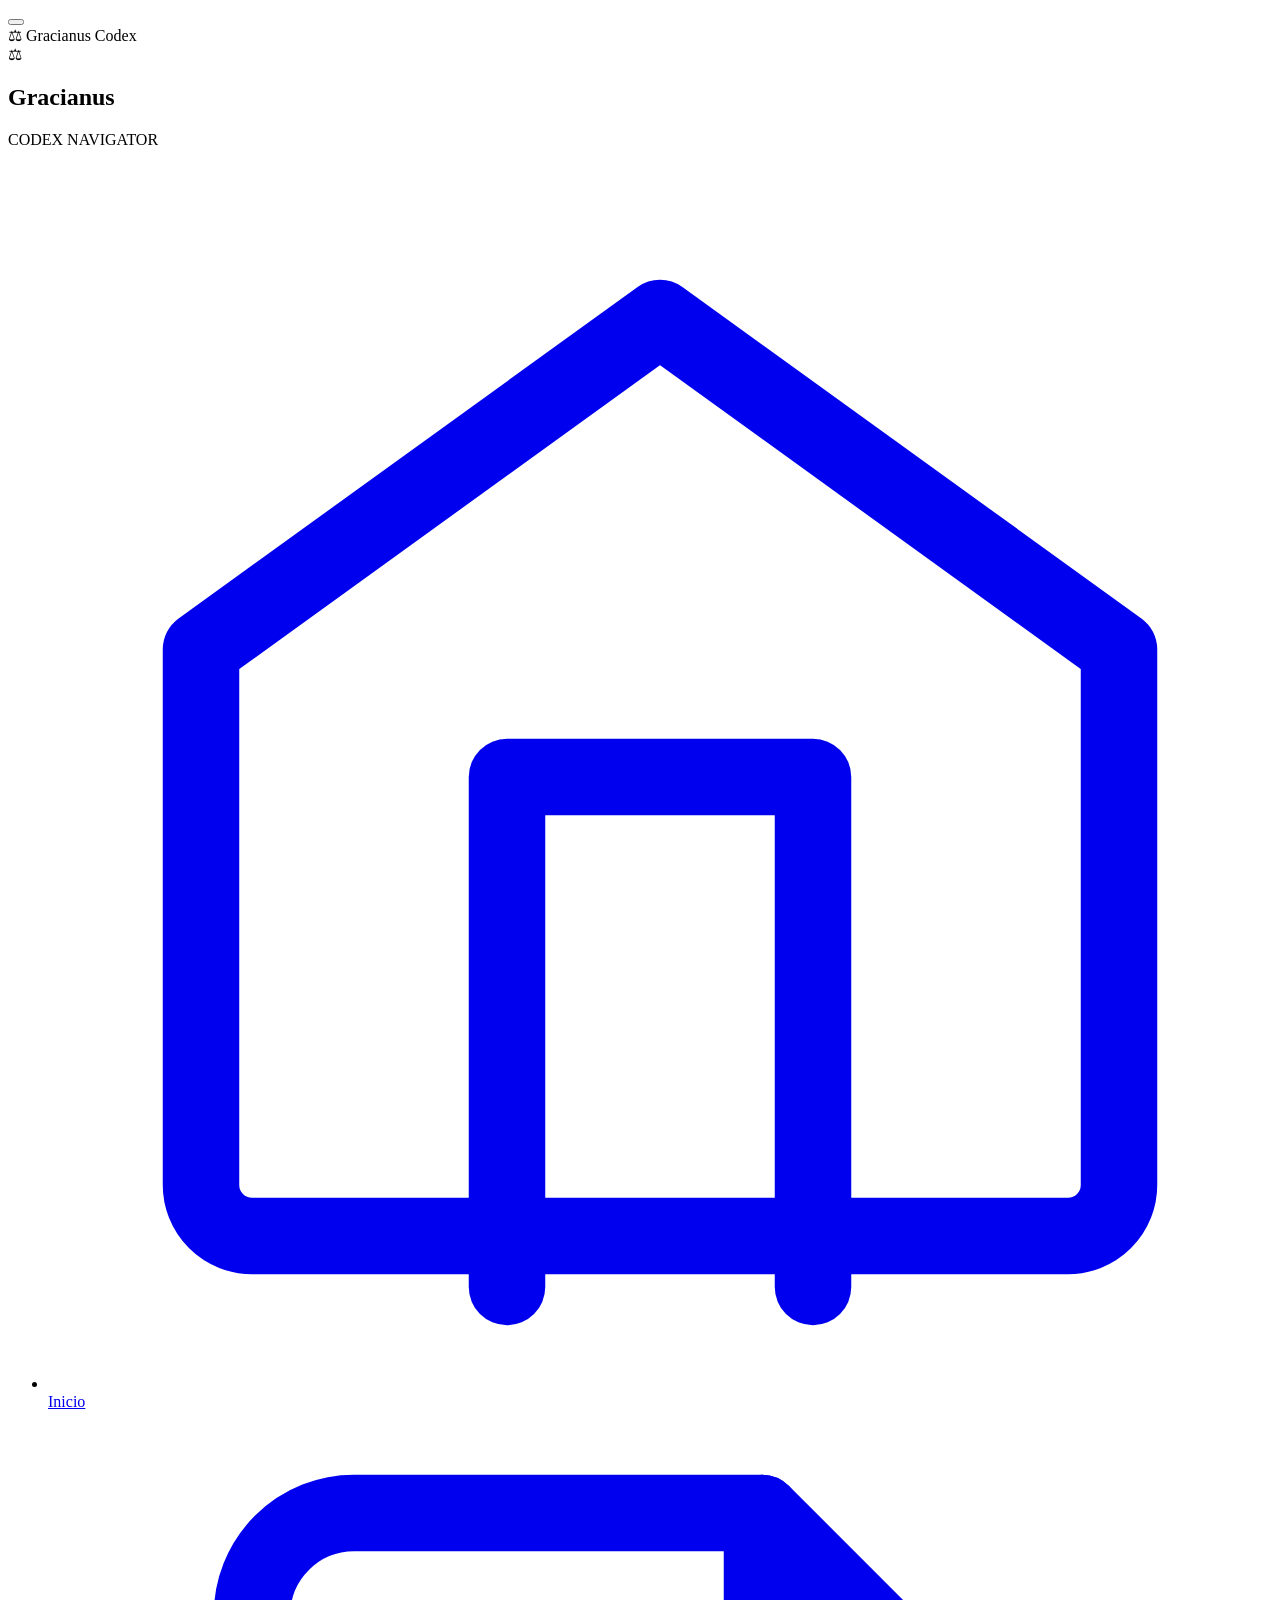
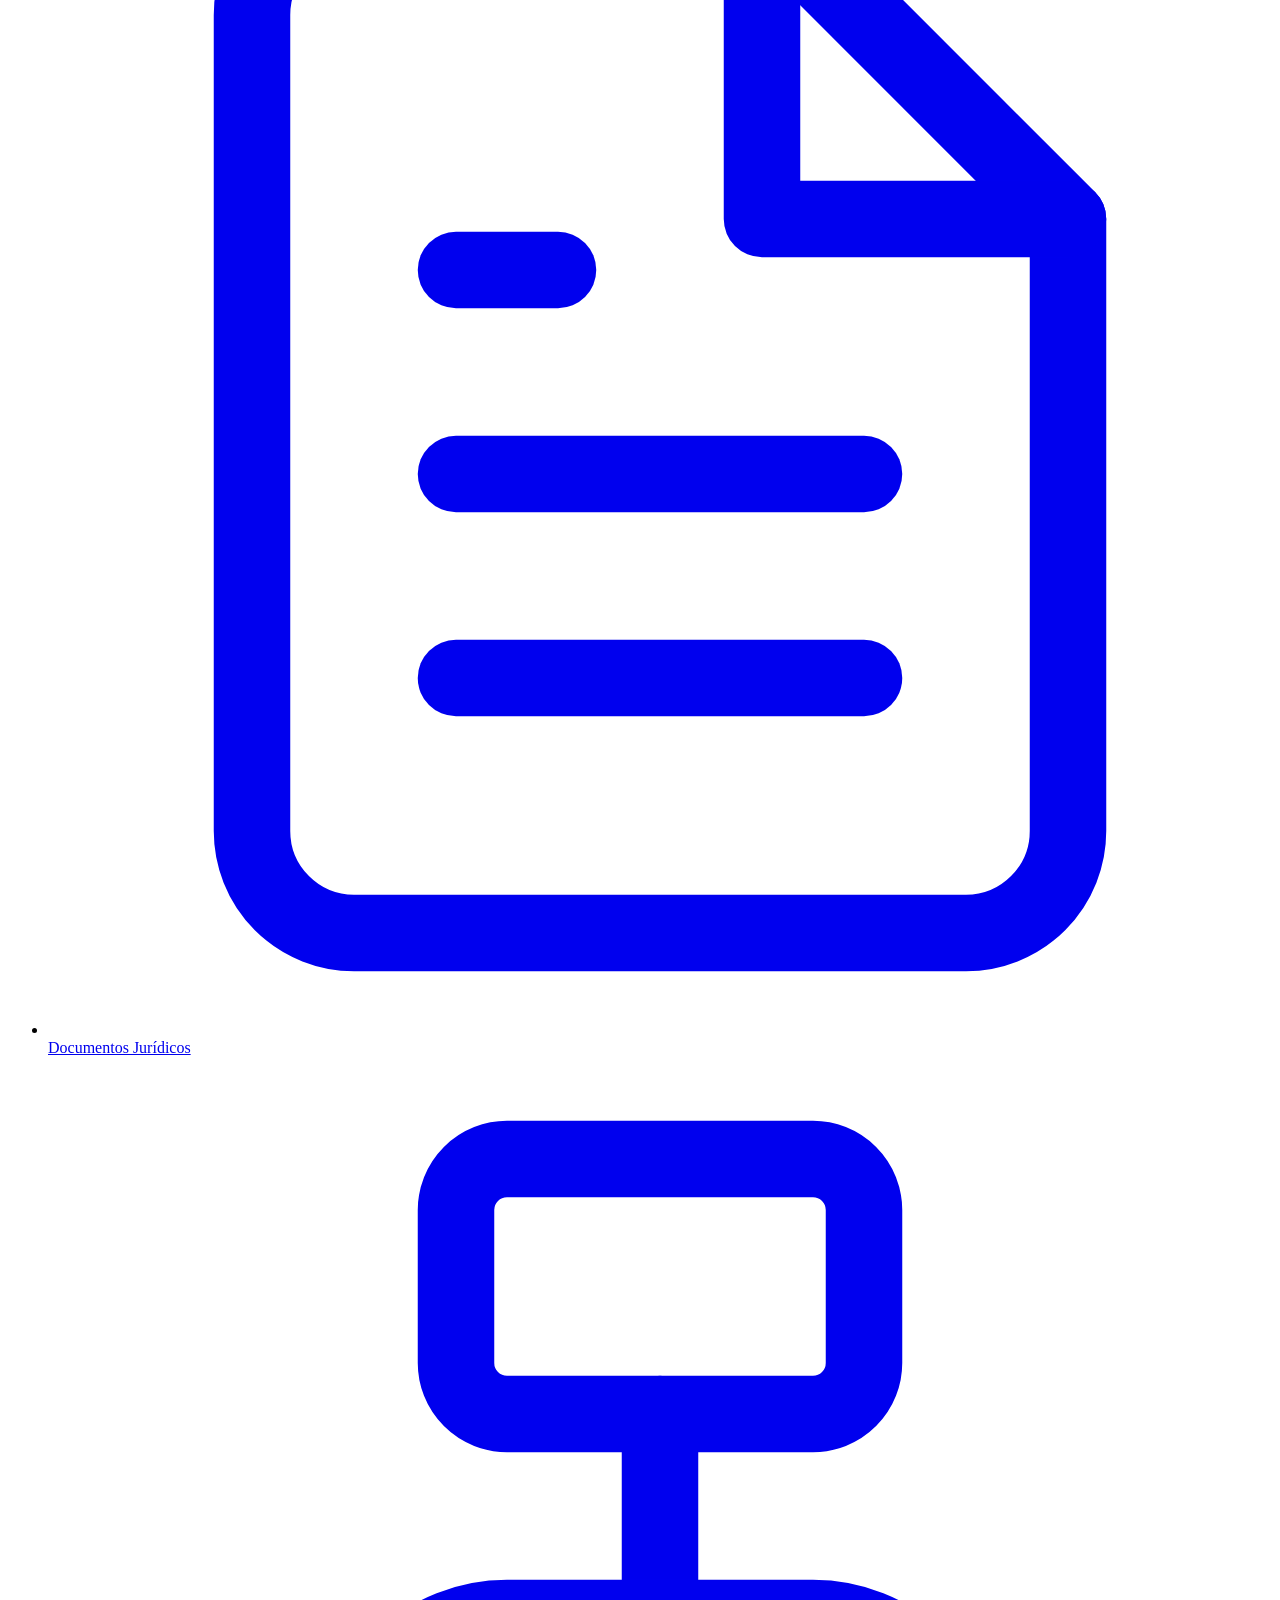
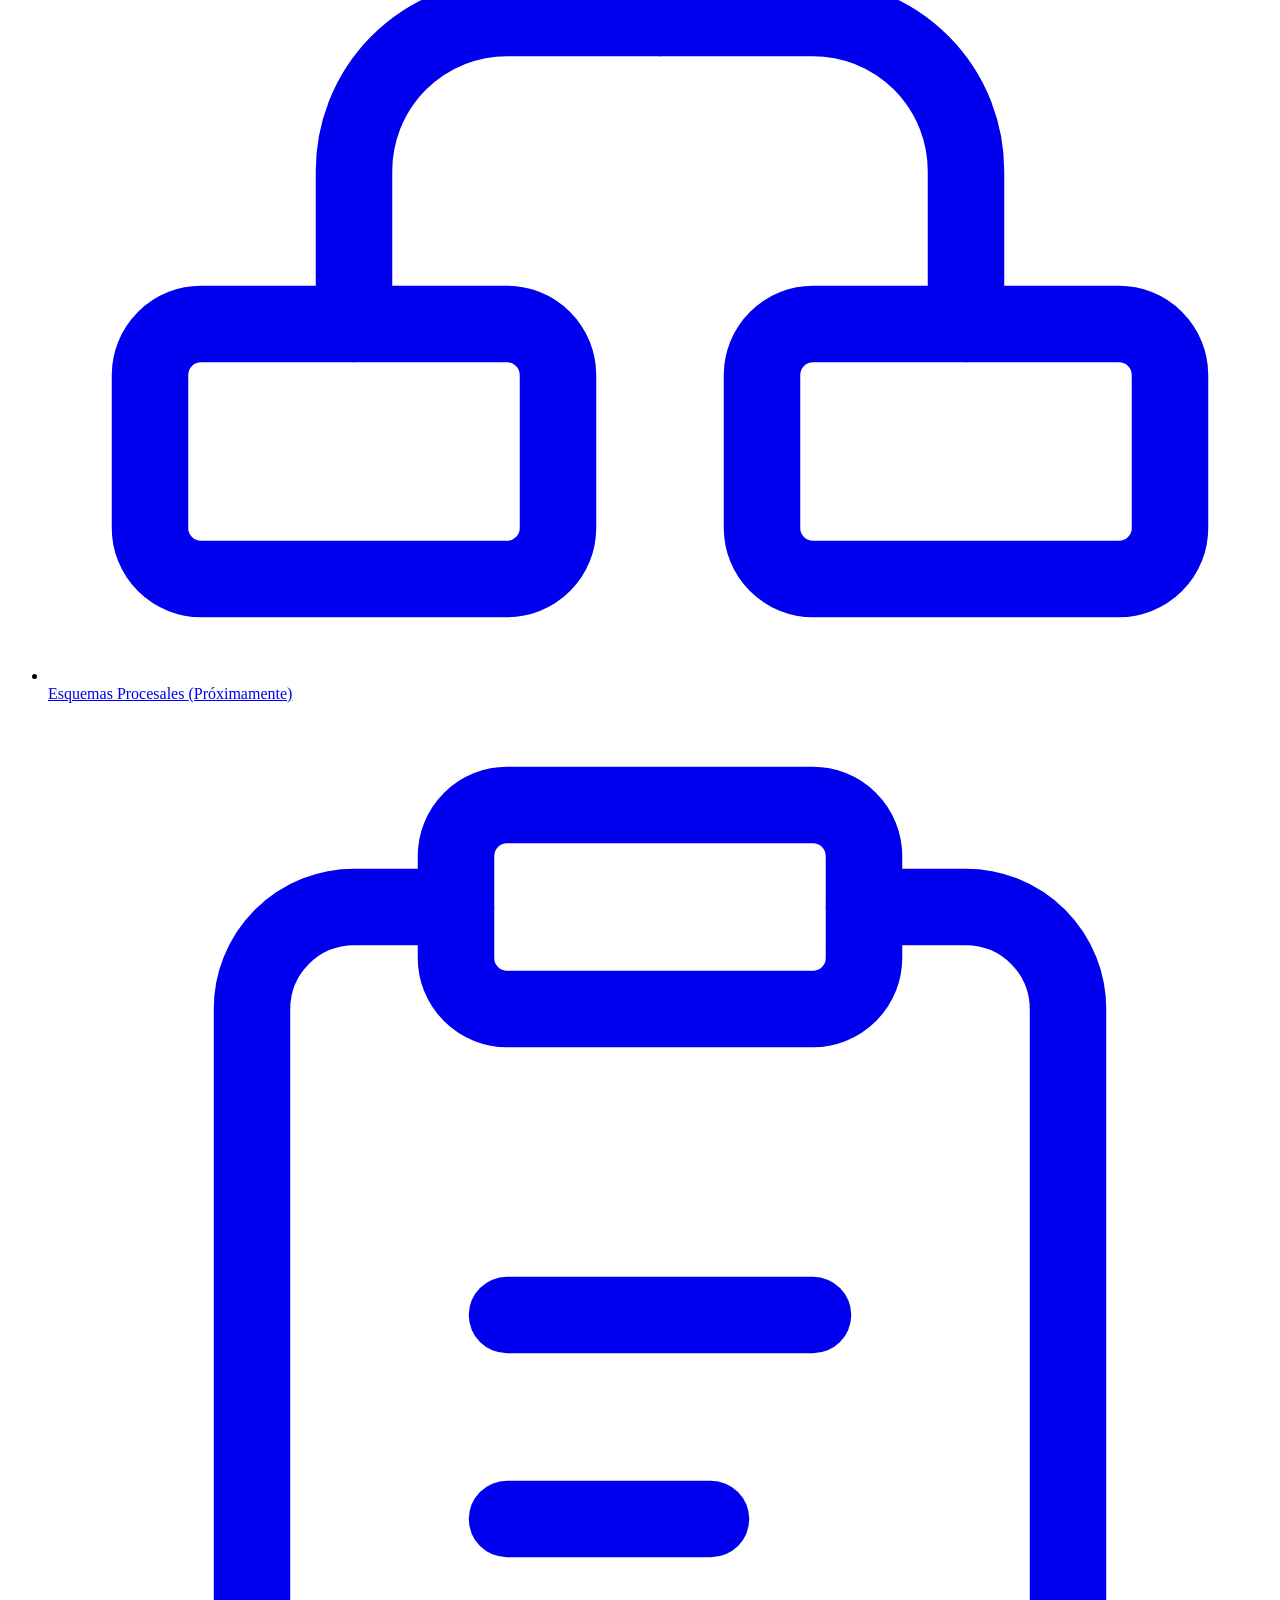
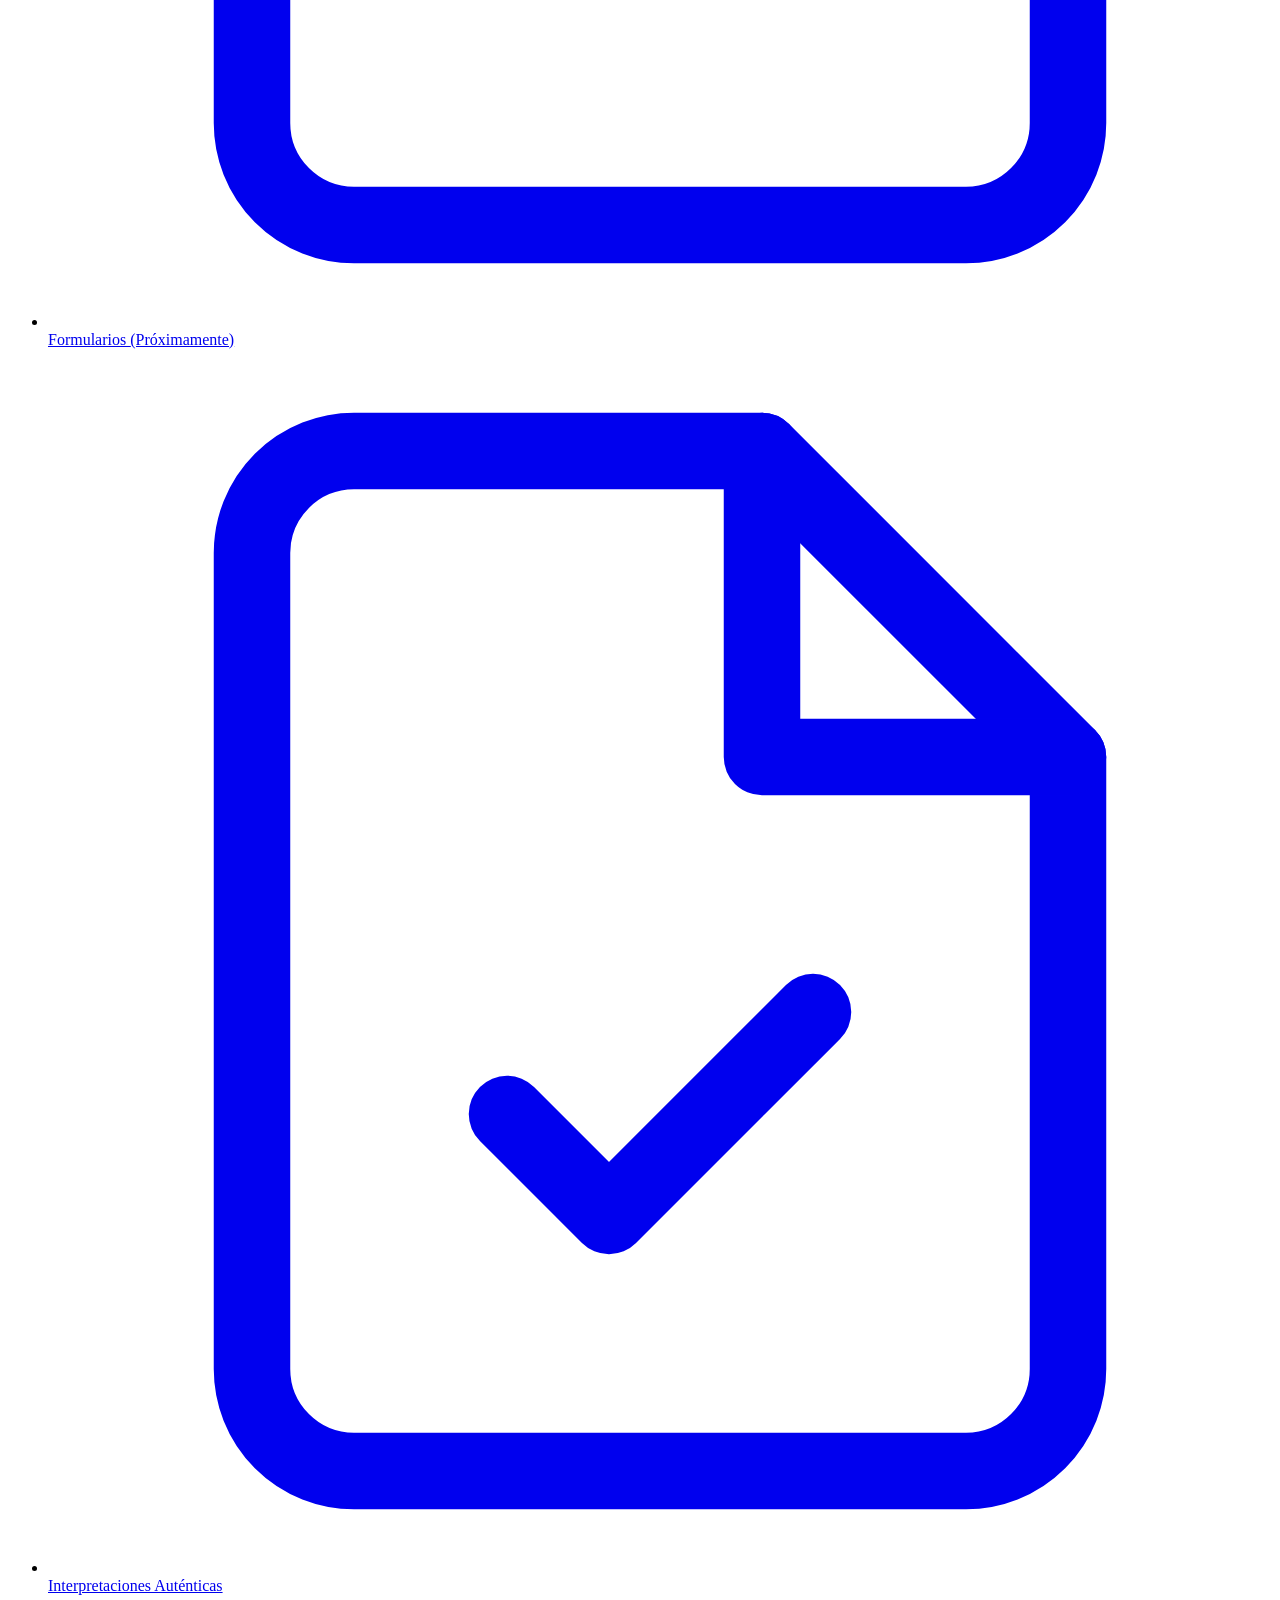
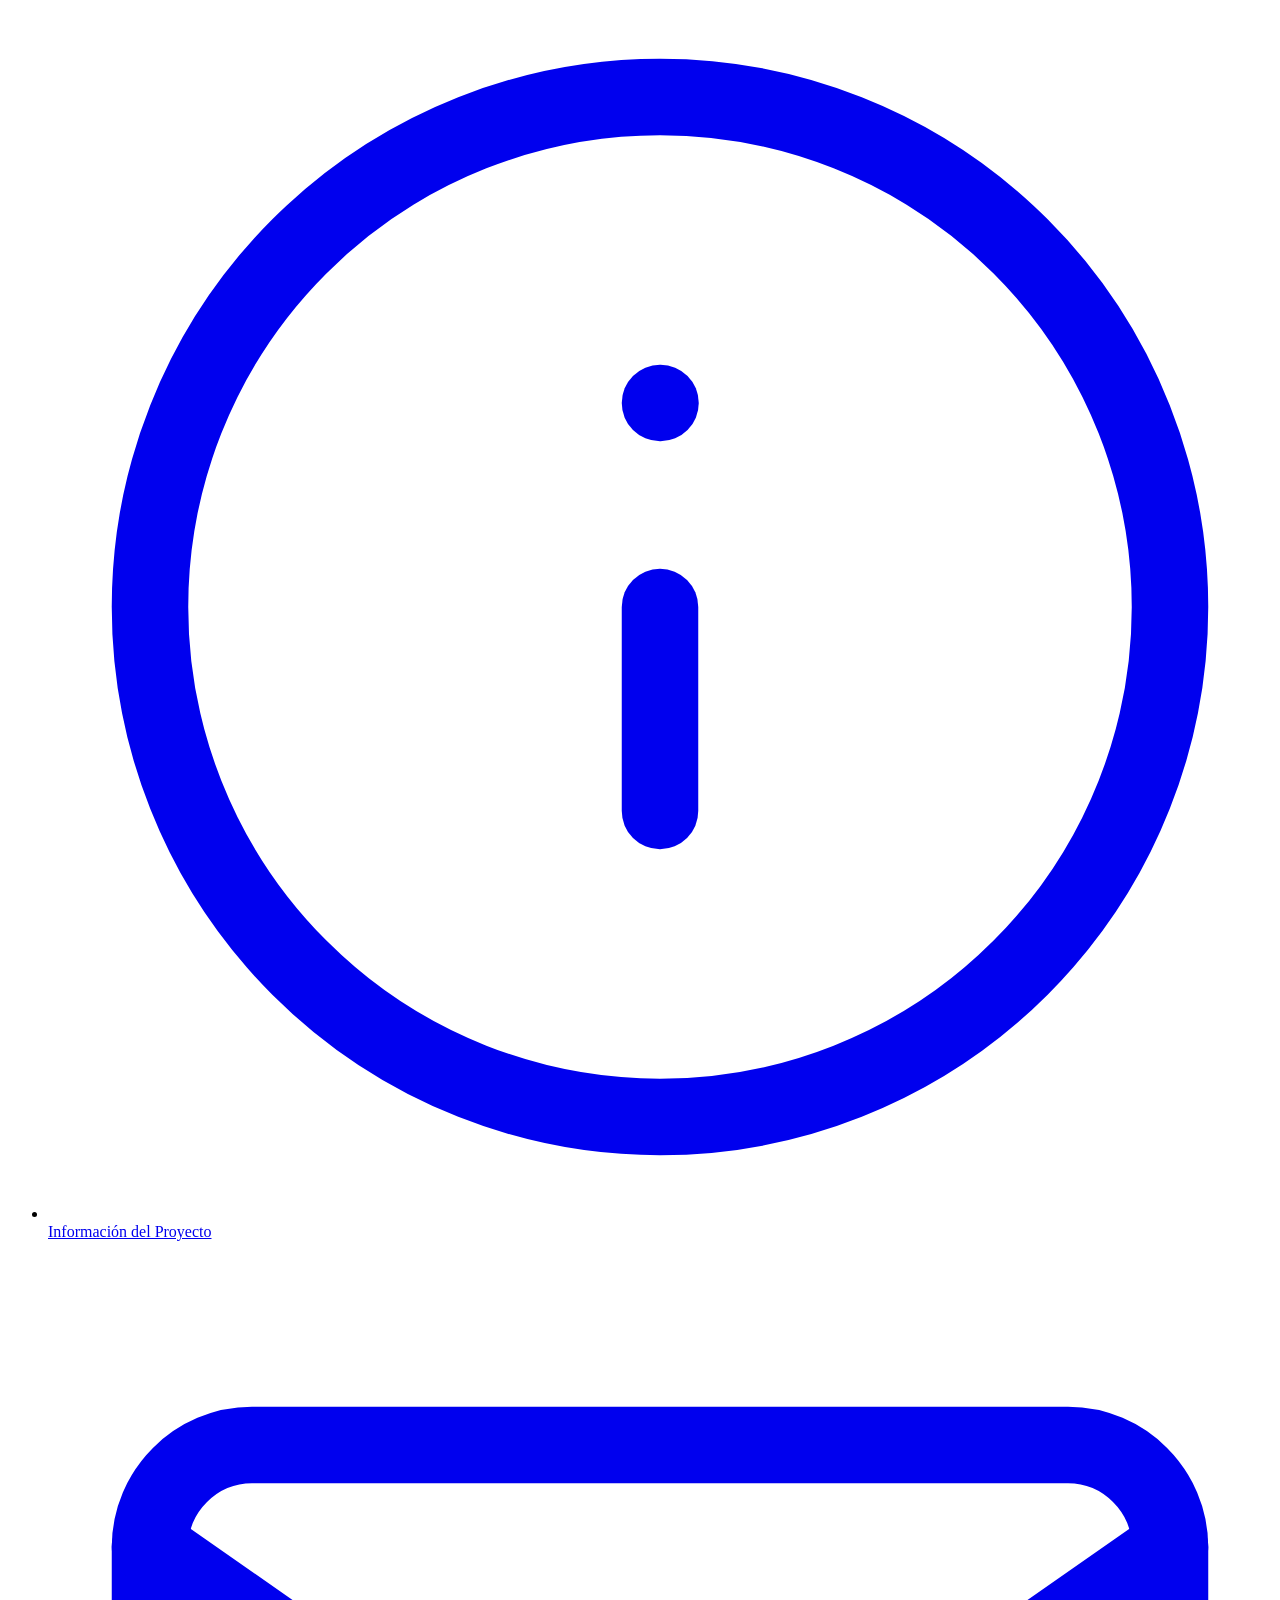
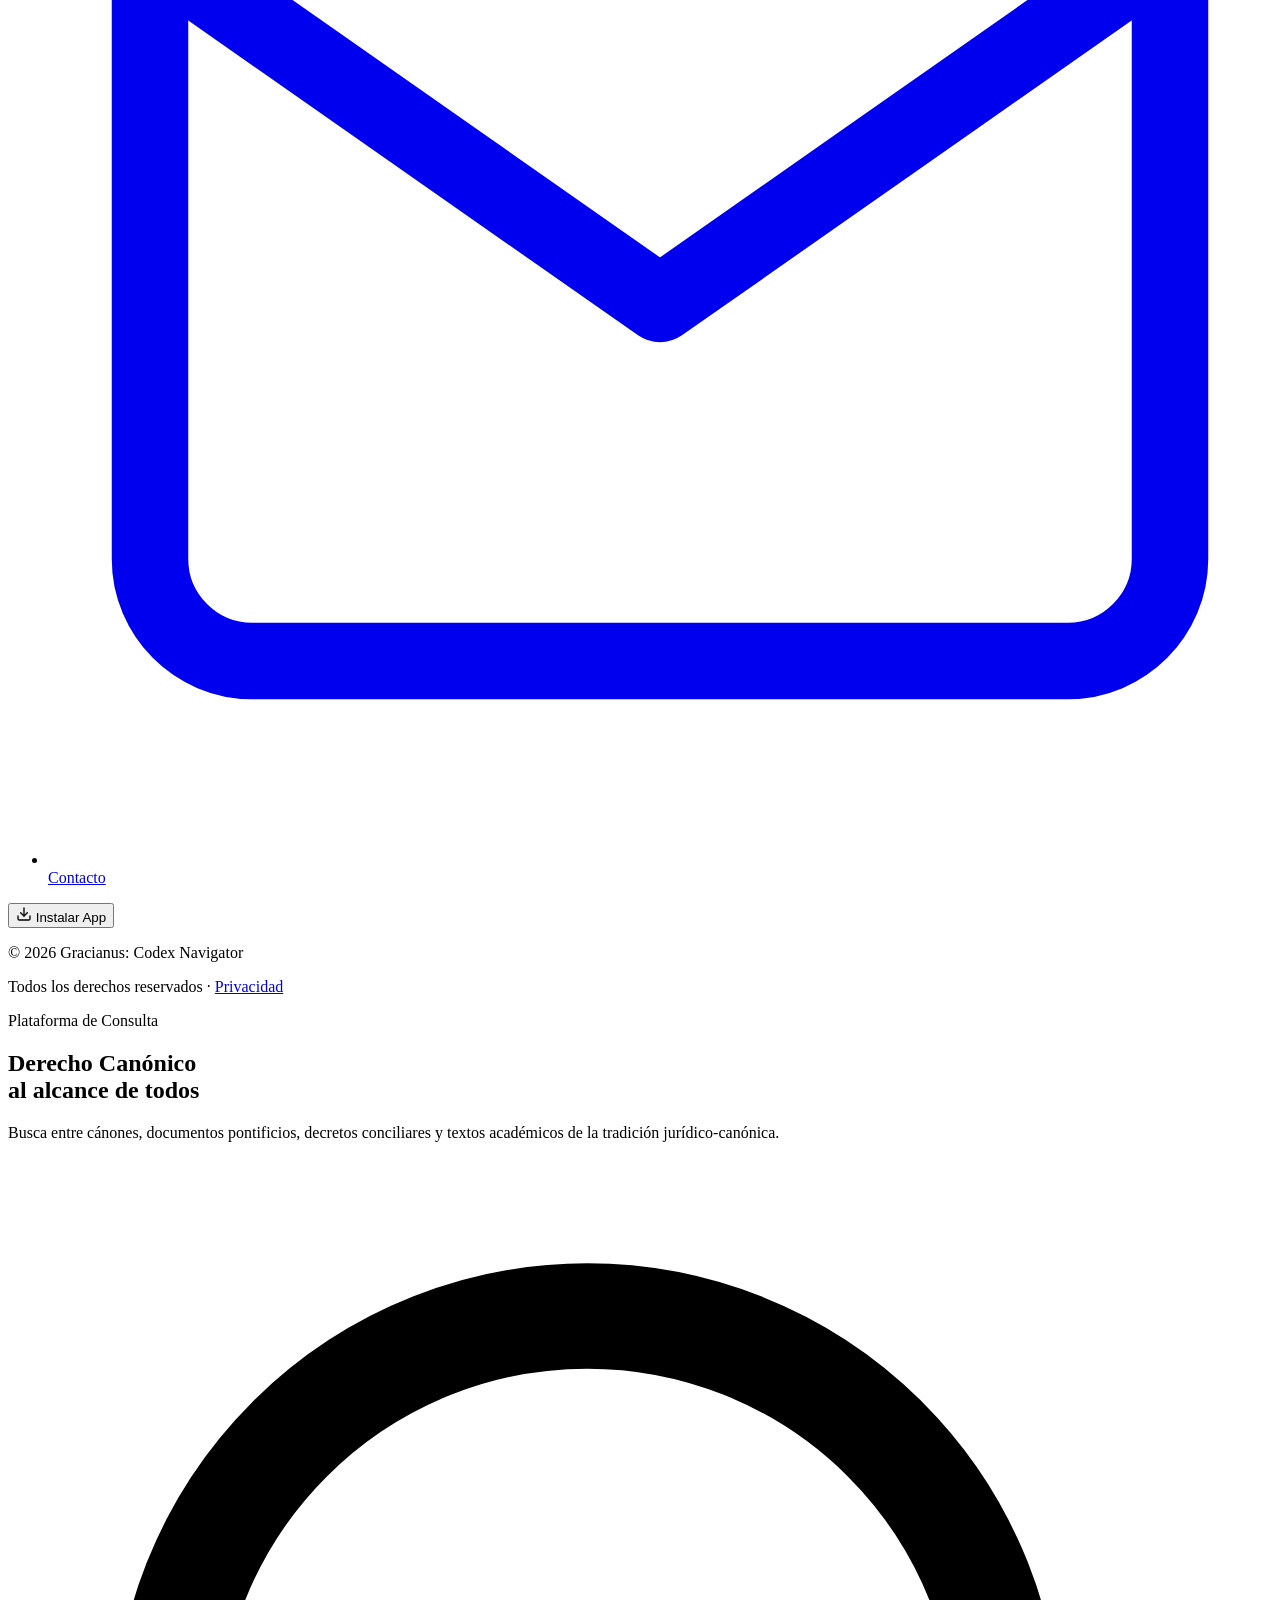
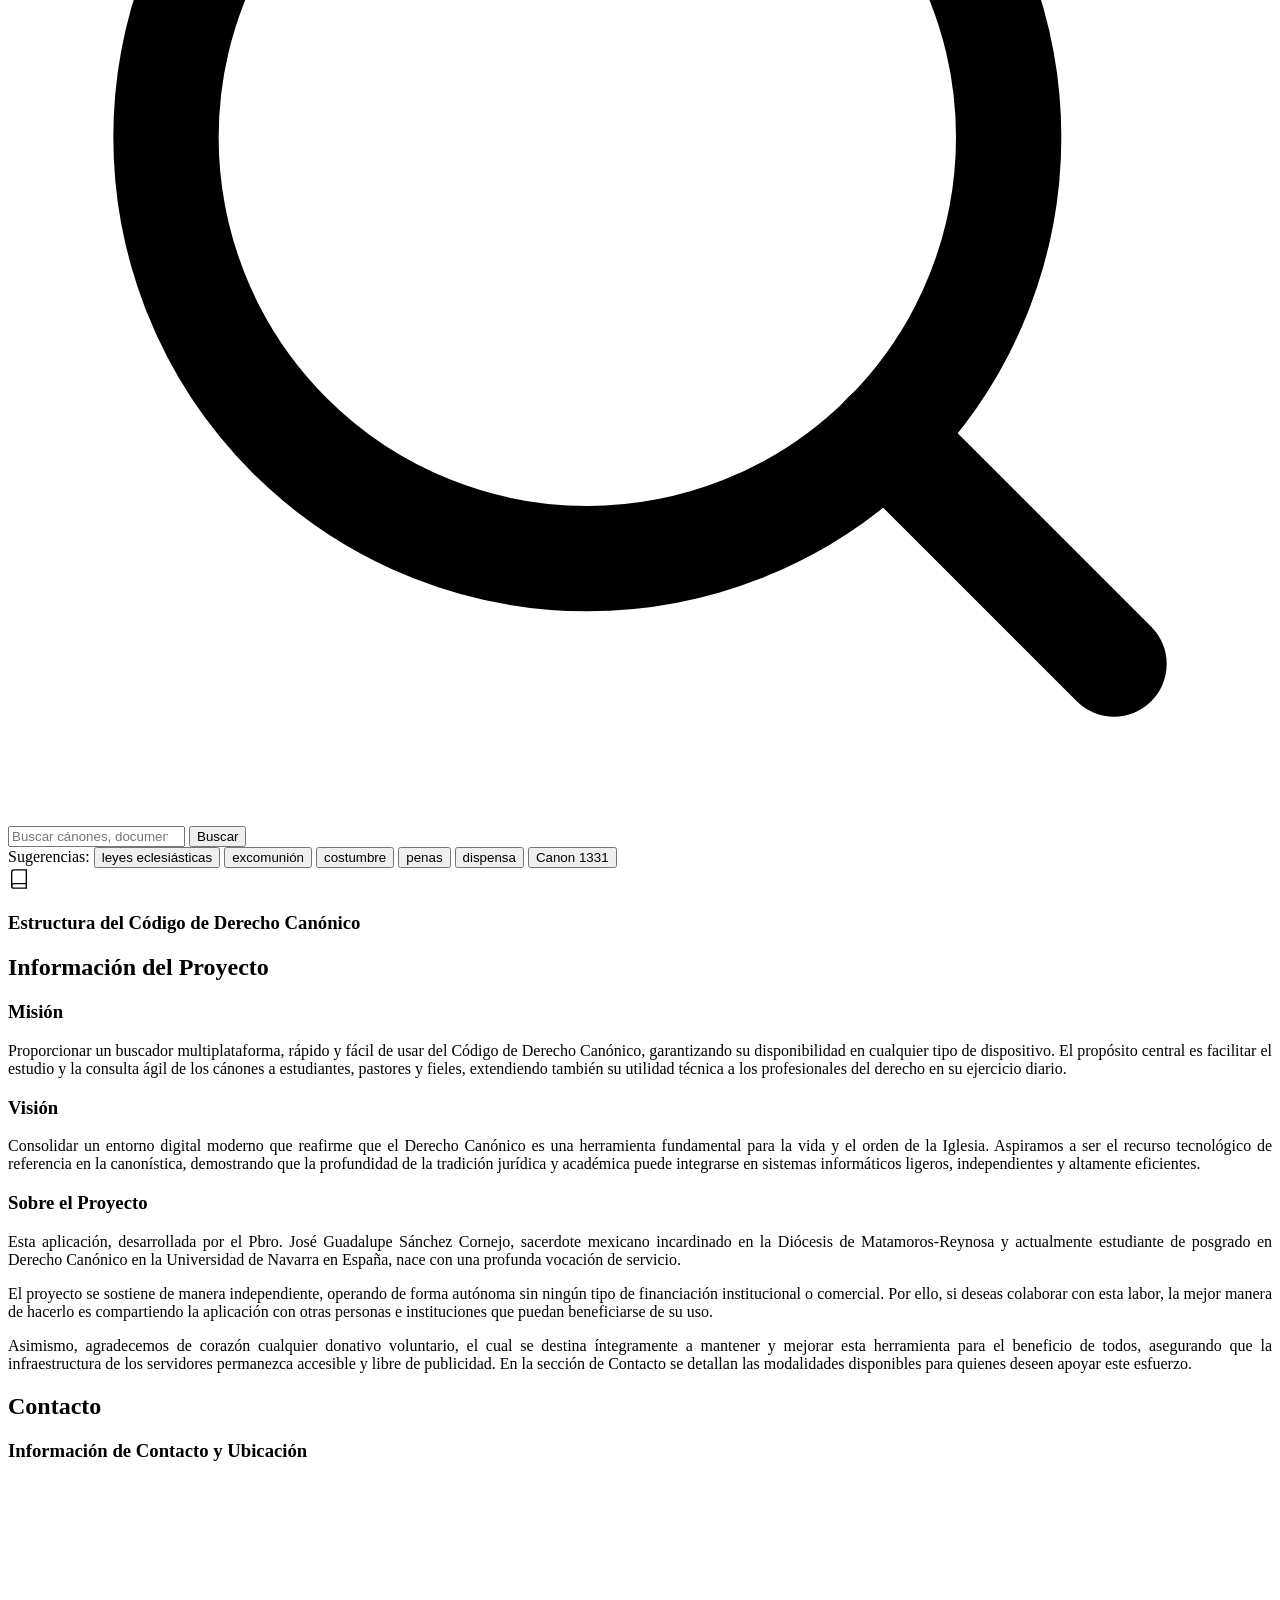
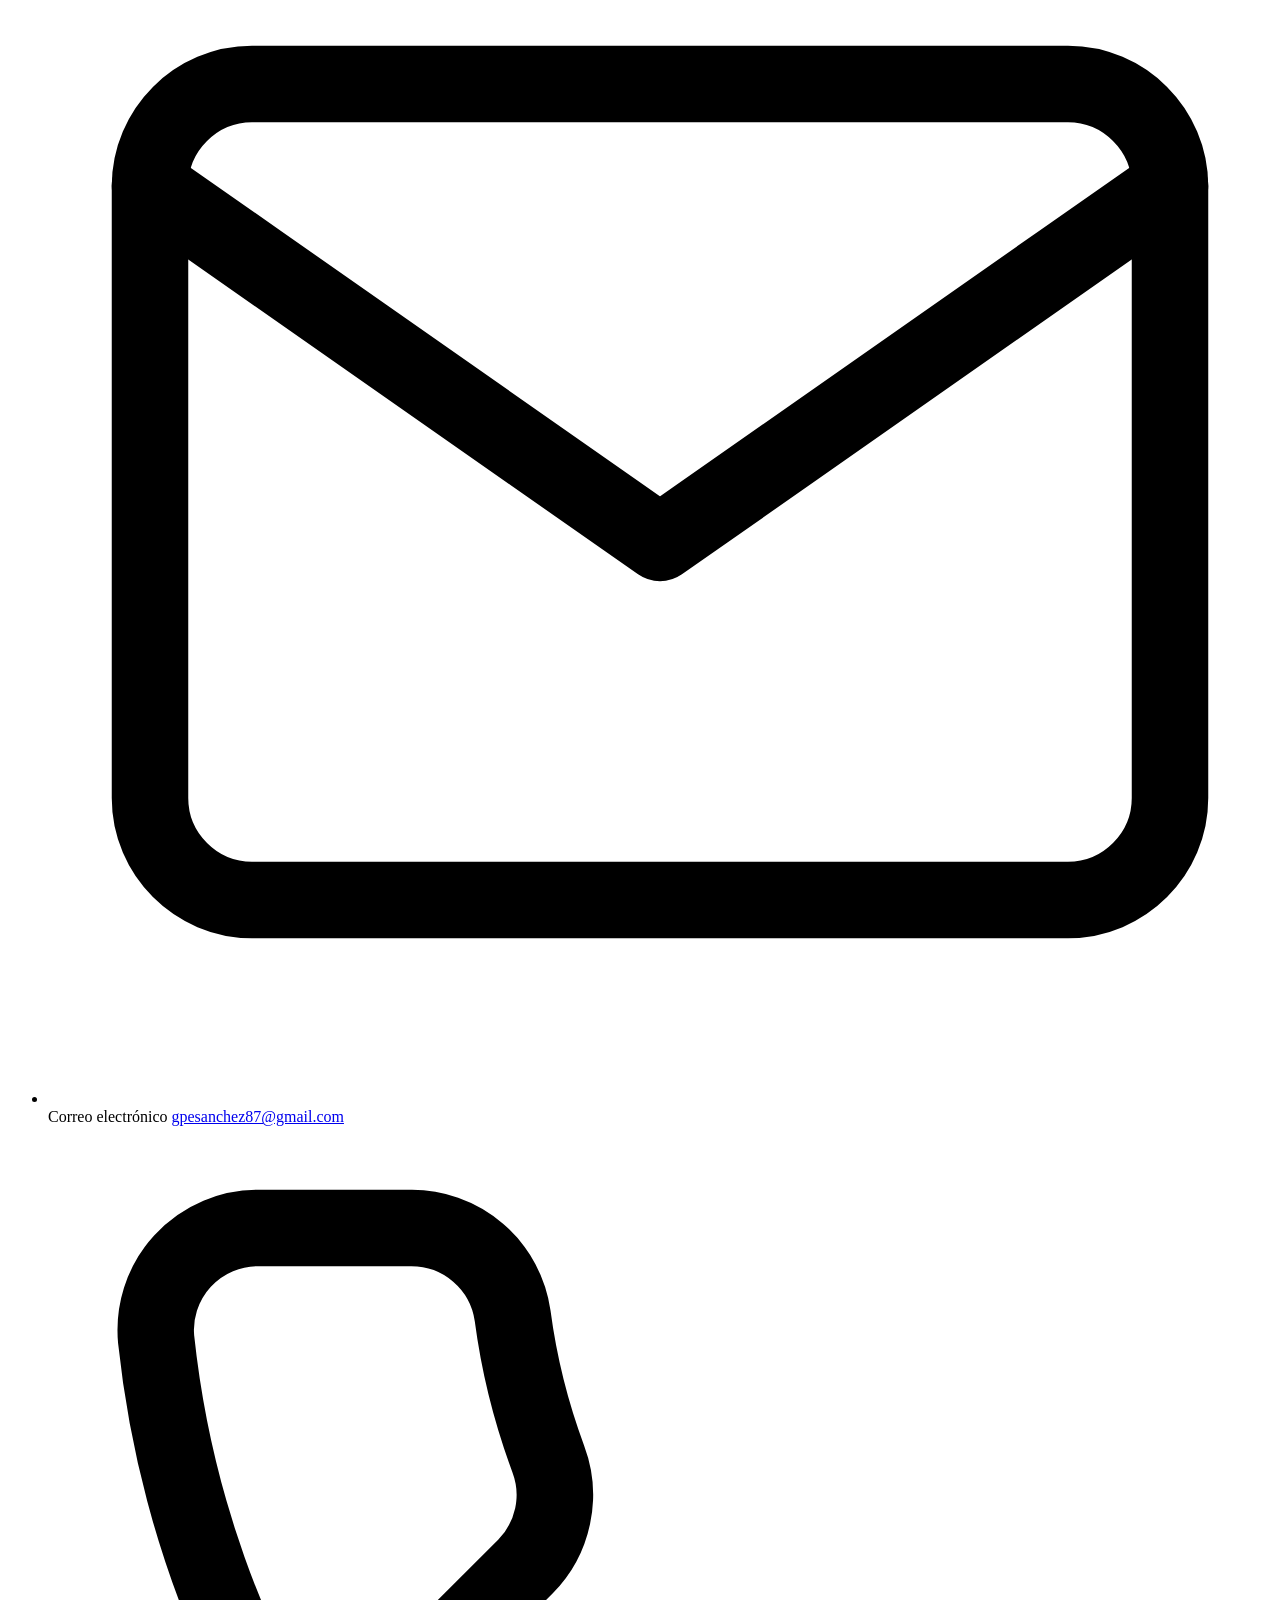
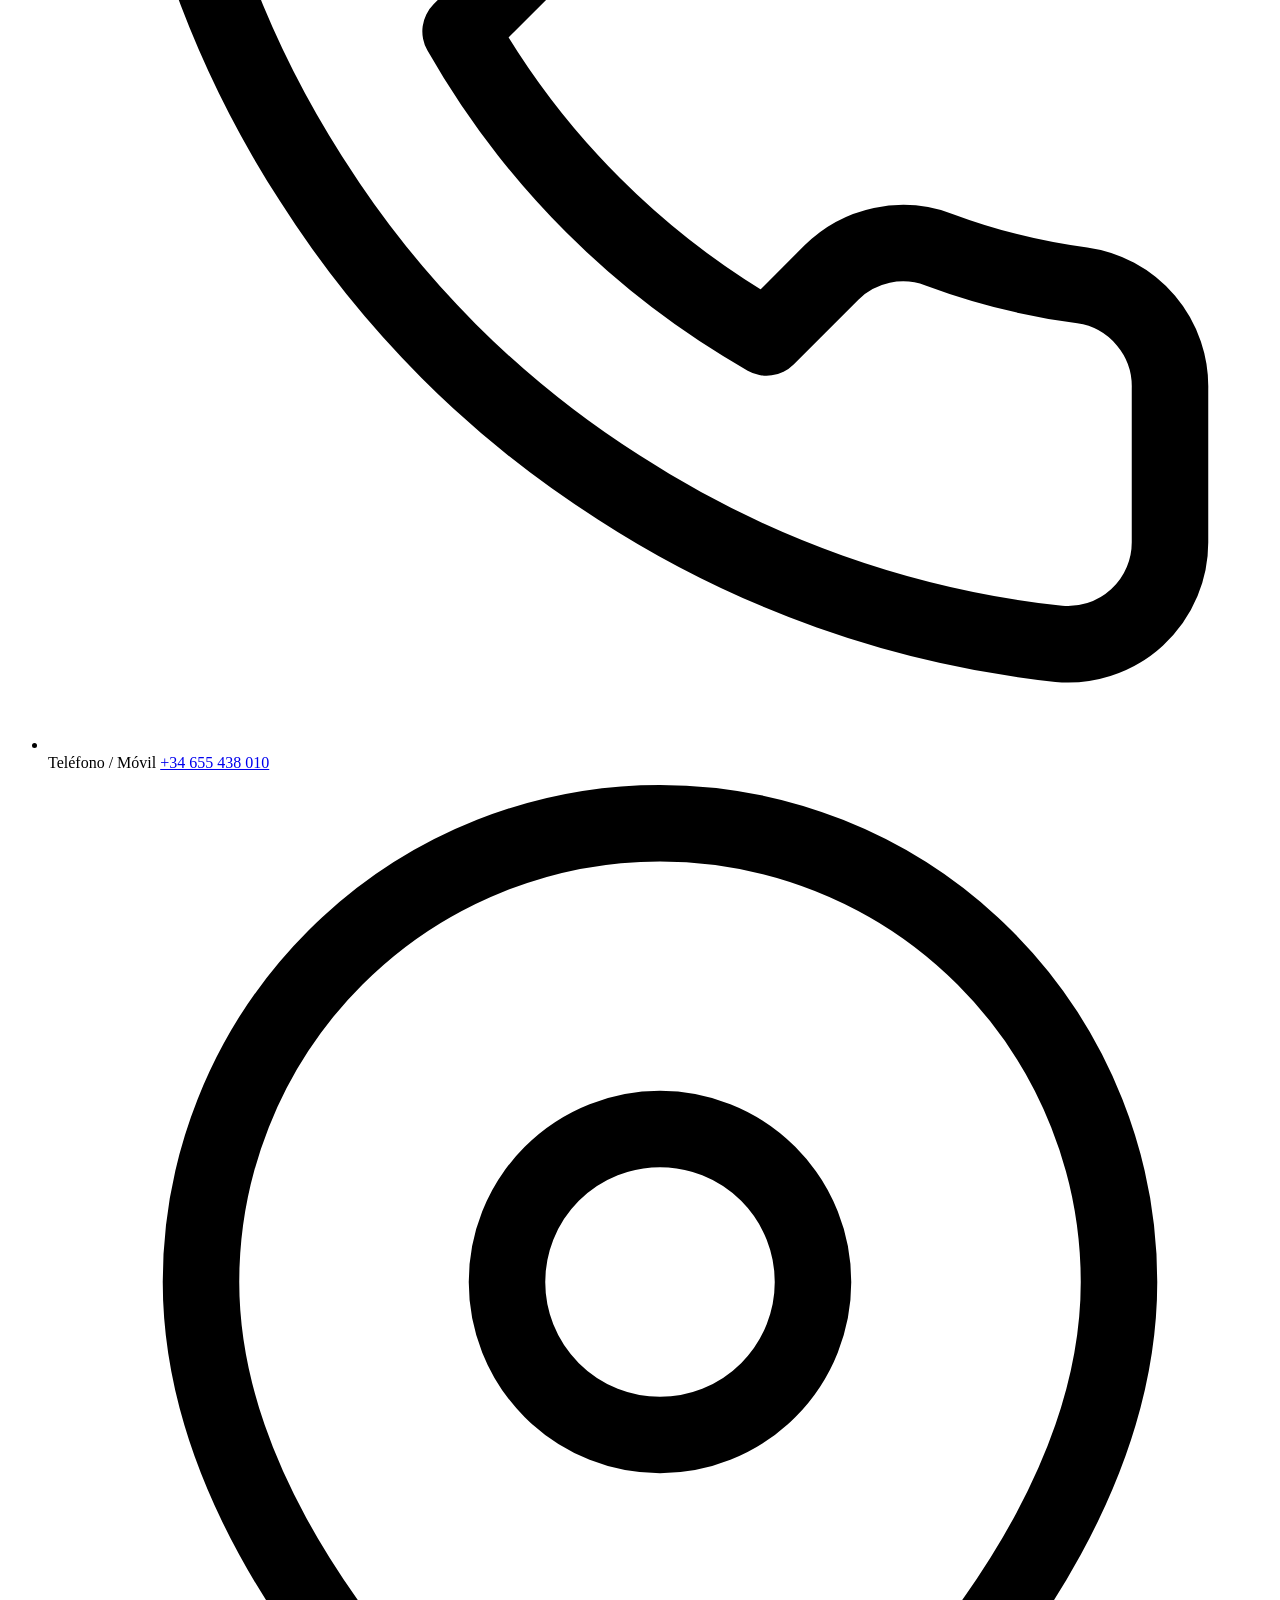
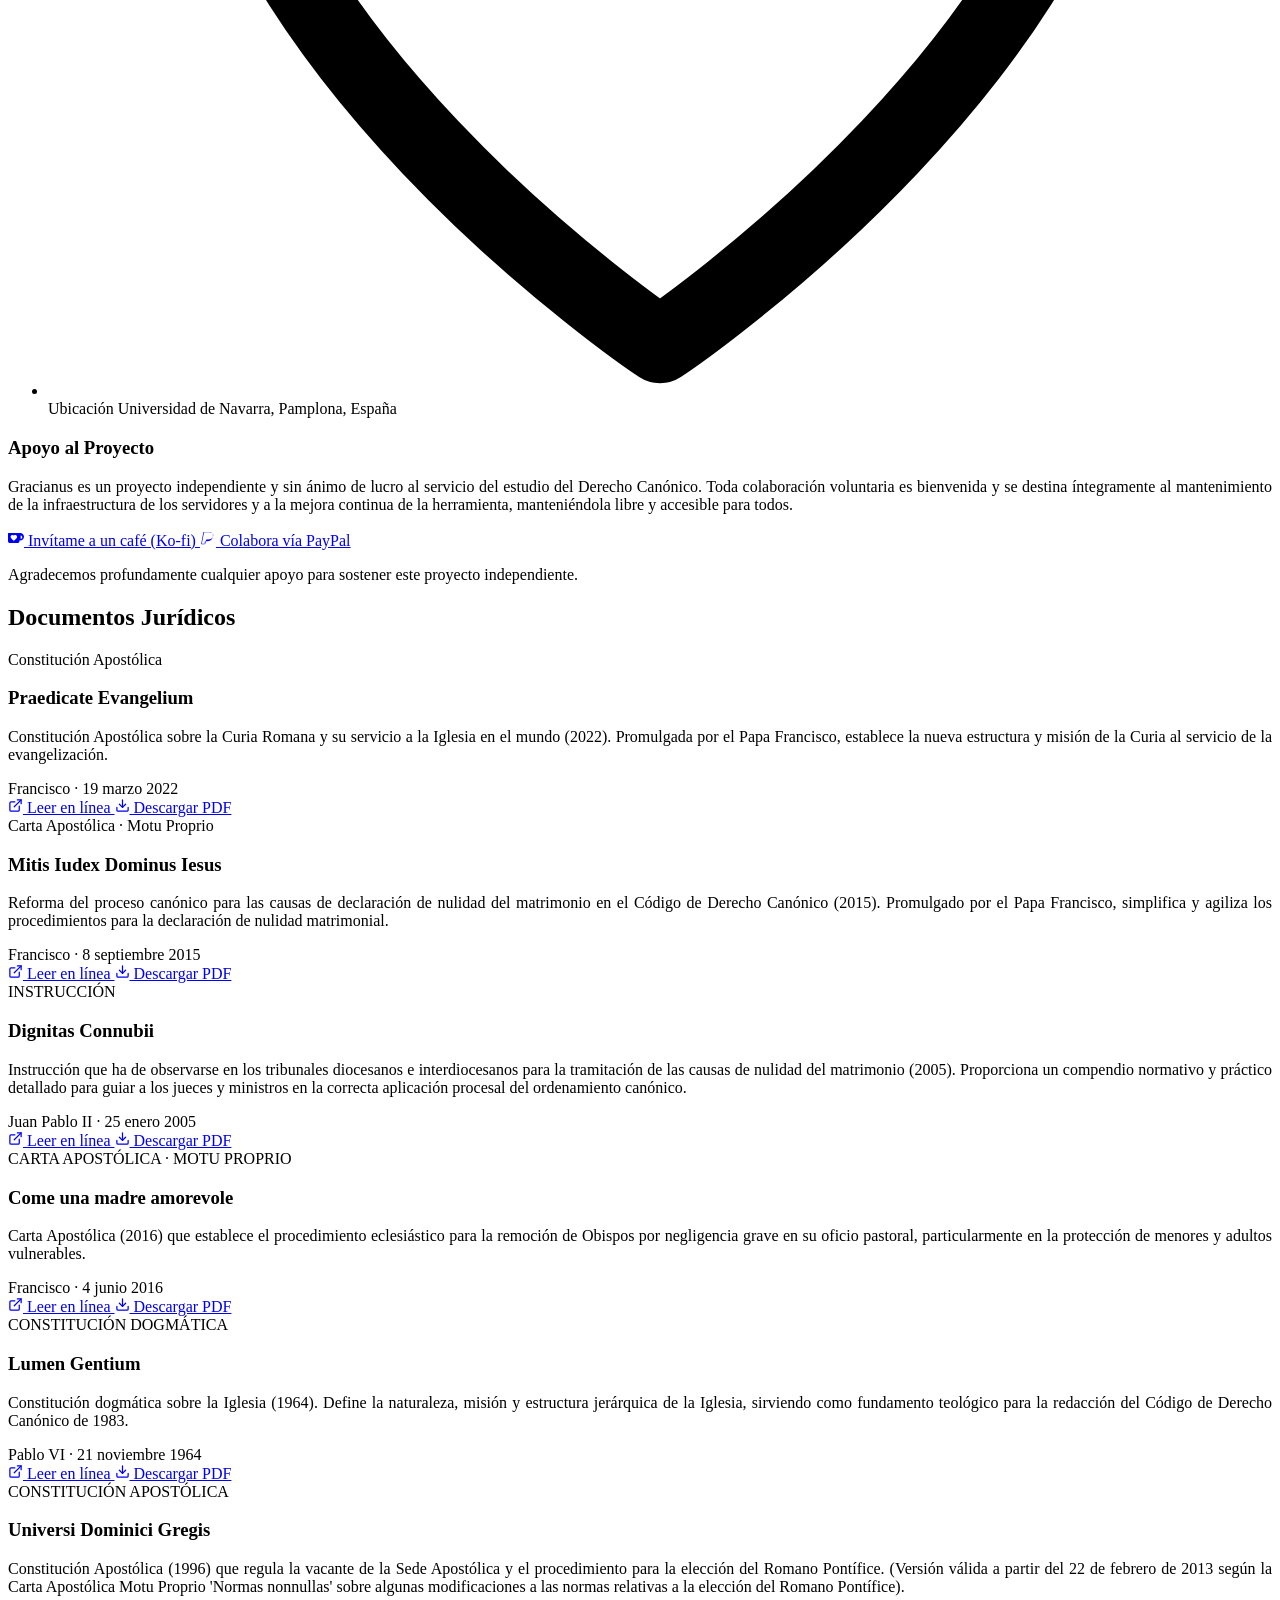
==== commit d88e0e9d: "Add files via upload" ====
--- a/index.html
+++ b/index.html
@@ -7,18 +7,20 @@
   <meta name="description" content="Plataforma de consulta y búsqueda de textos jurídico-canónicos. Accede al Código de Derecho Canónico, documentos pontificios y recursos académicos.">
   
   <!-- PWA & Mobile Web App Meta -->
-  <link rel="manifest" href="./manifest.webmanifest">
+  <link rel="manifest" href="/gracianus-codex/manifest.webmanifest">
   <meta name="theme-color" content="#2C3E5A">
+  <meta name="mobile-web-app-capable" content="yes">
   <meta name="apple-mobile-web-app-capable" content="yes">
   <meta name="apple-mobile-web-app-status-bar-style" content="default">
   <meta name="apple-mobile-web-app-title" content="Gracianus">
-  <link rel="apple-touch-icon" href="./assets/icon-192.png">
-  <link rel="icon" type="image/png" sizes="192x192" href="./assets/icon-192.png">
-  <link rel="shortcut icon" href="./assets/icon-192.png">
+  <link rel="apple-touch-icon" sizes="192x192" href="/gracianus-codex/assets/icon-192.png">
+  <link rel="icon" type="image/png" sizes="192x192" href="/gracianus-codex/assets/icon-192.png">
+  <link rel="icon" type="image/png" sizes="512x512" href="/gracianus-codex/assets/icon-512.png">
+  <link rel="shortcut icon" href="/gracianus-codex/assets/icon-192.png">
   <link rel="preconnect" href="https://fonts.googleapis.com">
   <link rel="preconnect" href="https://fonts.gstatic.com" crossorigin>
   <link href="https://fonts.googleapis.com/css2?family=Cormorant+Garamond:ital,wght@0,400;0,500;0,600;0,700;1,400;1,500&family=Inter:wght@300;400;500;600&display=swap" rel="stylesheet">
-  <link rel="stylesheet" href="./style.css">
+  <link rel="stylesheet" href="/gracianus-codex/style.css">
   <style>
     /* Desactivar separación silábica con guiones en toda la interfaz */
     *, *::before, *::after,
@@ -776,10 +778,10 @@
 
   </main>
 
-  <script src="./data.js"></script>
-  <script src="./temas_data.js"></script>
-  <script src="./latin_data.js"></script>
-  <script src="./script.js"></script>
-  <script src="./pwa.js" defer></script>
+  <script src="/gracianus-codex/data.js"></script>
+  <script src="/gracianus-codex/temas_data.js"></script>
+  <script src="/gracianus-codex/latin_data.js"></script>
+  <script src="/gracianus-codex/script.js"></script>
+  <script src="/gracianus-codex/pwa.js" defer></script>
 </body>
 </html>
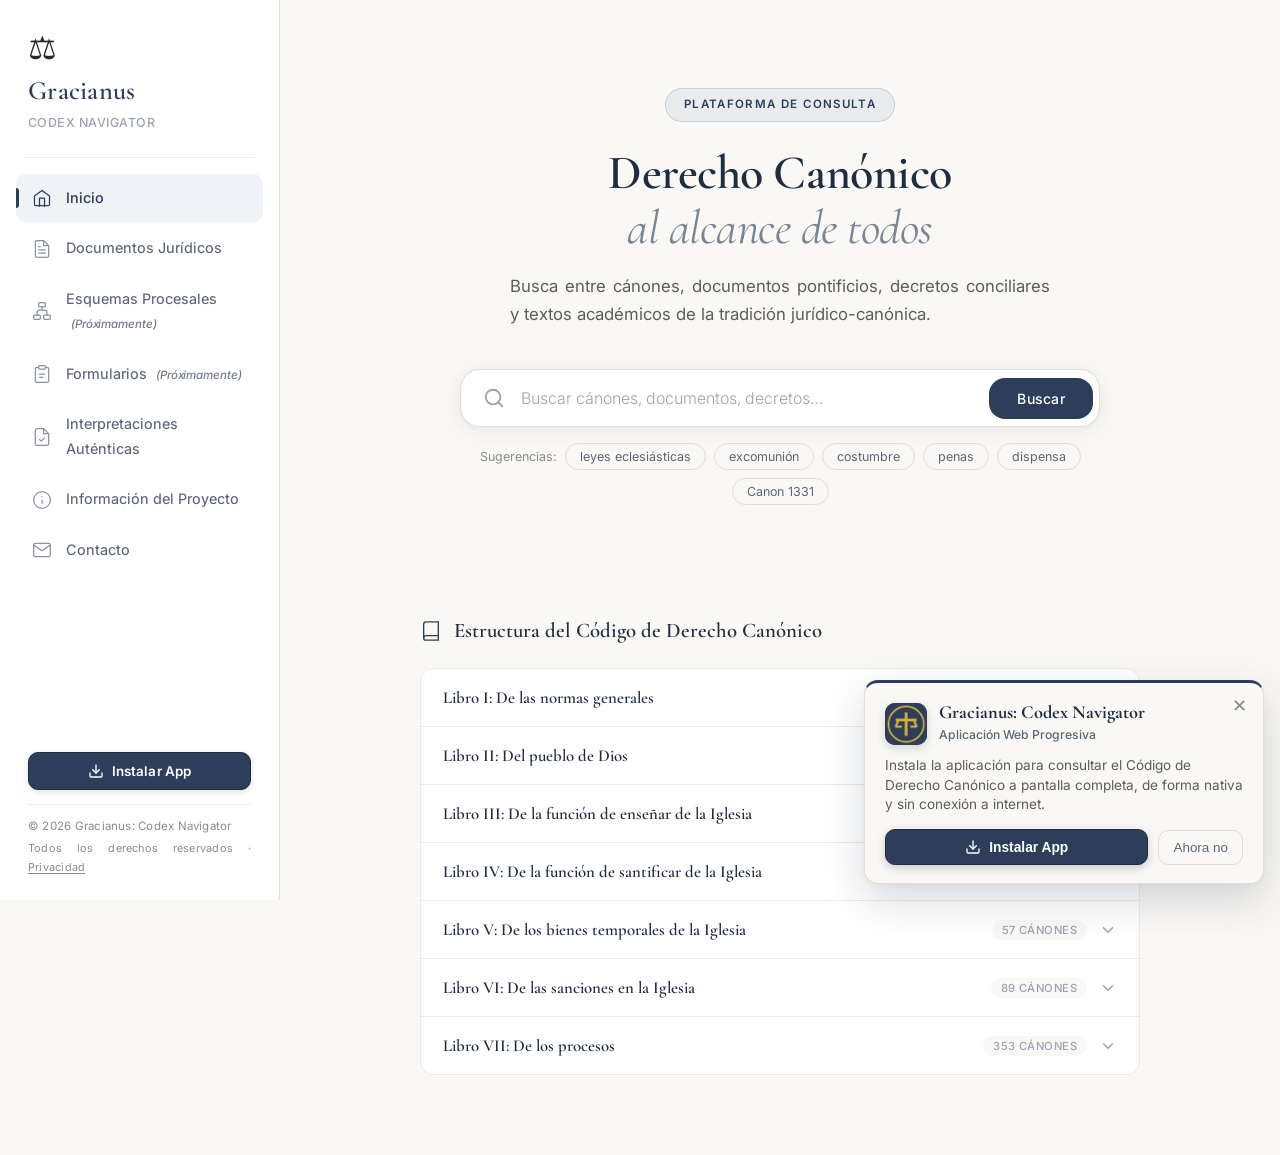
==== commit a340c8ec: "Add files via upload" ====
--- a/index.html
+++ b/index.html
@@ -7,20 +7,20 @@
   <meta name="description" content="Plataforma de consulta y búsqueda de textos jurídico-canónicos. Accede al Código de Derecho Canónico, documentos pontificios y recursos académicos.">
   
   <!-- PWA & Mobile Web App Meta -->
-  <link rel="manifest" href="/gracianus-codex/manifest.webmanifest">
+  <link rel="manifest" href="./manifest.webmanifest">
   <meta name="theme-color" content="#2C3E5A">
   <meta name="mobile-web-app-capable" content="yes">
   <meta name="apple-mobile-web-app-capable" content="yes">
   <meta name="apple-mobile-web-app-status-bar-style" content="default">
   <meta name="apple-mobile-web-app-title" content="Gracianus">
-  <link rel="apple-touch-icon" sizes="192x192" href="/gracianus-codex/assets/icon-192.png">
-  <link rel="icon" type="image/png" sizes="192x192" href="/gracianus-codex/assets/icon-192.png">
-  <link rel="icon" type="image/png" sizes="512x512" href="/gracianus-codex/assets/icon-512.png">
-  <link rel="shortcut icon" href="/gracianus-codex/assets/icon-192.png">
+  <link rel="apple-touch-icon" sizes="192x192" href="./assets/icon-192.png">
+  <link rel="icon" type="image/png" sizes="192x192" href="./assets/icon-192.png">
+  <link rel="icon" type="image/png" sizes="512x512" href="./assets/icon-512.png">
+  <link rel="shortcut icon" href="./assets/icon-192.png">
   <link rel="preconnect" href="https://fonts.googleapis.com">
   <link rel="preconnect" href="https://fonts.gstatic.com" crossorigin>
   <link href="https://fonts.googleapis.com/css2?family=Cormorant+Garamond:ital,wght@0,400;0,500;0,600;0,700;1,400;1,500&family=Inter:wght@300;400;500;600&display=swap" rel="stylesheet">
-  <link rel="stylesheet" href="/gracianus-codex/style.css">
+  <link rel="stylesheet" href="./style.css">
   <style>
     /* Desactivar separación silábica con guiones en toda la interfaz */
     *, *::before, *::after,
@@ -236,9 +236,9 @@
         </button>
         <div class="canon-detail-header">
           <span class="canon-detail-badge" id="canonDetailBadge"></span>
-          <div style="display: flex; align-items: center; justify-content: space-between;">
-            <h3 class="canon-detail-title canon-numero" id="canonDetailTitle" style="margin-bottom: 0;"></h3>
-            <span id="canonDetailLatBtnContainer"></span>
+          <div class="canon-title-row">
+            <h3 class="canon-detail-title canon-numero" id="canonDetailTitle"></h3>
+            <div class="lang-tabs-container" id="canonDetailLangTabs"></div>
           </div>
         </div>
         <div class="canon-detail-meta" id="canonDetailMeta"></div>
@@ -281,7 +281,7 @@
           <h3 class="accordion-section-title">Estructura del Código de Derecho Canónico</h3>
         </div>
         <div class="accordion-container" id="accordionContainer">
-          <!-- Populated dynamically from data.json -->
+          <!-- Populated dynamically from data_multilingue_final.json -->
         </div>
       </div>
     </section>
@@ -778,10 +778,8 @@
 
   </main>
 
-  <script src="/gracianus-codex/data.js"></script>
-  <script src="/gracianus-codex/temas_data.js"></script>
-  <script src="/gracianus-codex/latin_data.js"></script>
-  <script src="/gracianus-codex/script.js"></script>
-  <script src="/gracianus-codex/pwa.js" defer></script>
+  <script src="./temas_data.js"></script>
+  <script src="./script.js"></script>
+  <script src="./pwa.js" defer></script>
 </body>
 </html>
--- a/style.css
+++ b/style.css
@@ -0,0 +1,2765 @@
+/* ===================================================================
+   IUS CANONICUM — Design System & Styles
+   A formal, minimal, reading-optimized interface
+   =================================================================== */
+
+/* --- Design Tokens --- */
+:root {
+  /* Colors — Ivory & Slate palette */
+  --color-bg:            #FAF8F5;
+  --color-bg-warm:       #F5F2ED;
+  --color-surface:       #FFFFFF;
+  --color-surface-hover: #F0EDE8;
+  --color-border:        #E2DDD6;
+  --color-border-light:  #EDE9E3;
+
+  --color-navy:          #2C3E5A;
+  --color-navy-dark:     #1E2D42;
+  --color-navy-light:    #3D5278;
+  --color-slate:         #5A6577;
+  --color-slate-light:   #7A8594;
+  --color-slate-muted:   #9AA3B0;
+
+  --color-text:          #2A2A2A;
+  --color-text-secondary:#5C5C5C;
+  --color-text-muted:    #8A8A8A;
+
+  --color-accent:        #3B5998;
+  --color-accent-soft:   rgba(59, 89, 152, 0.08);
+  --color-accent-border: rgba(59, 89, 152, 0.2);
+
+  /* Typography */
+  --font-display: 'Cormorant Garamond', 'Georgia', serif;
+  --font-body:    'Inter', -apple-system, BlinkMacSystemFont, 'Segoe UI', sans-serif;
+
+  /* Spacing */
+  --sidebar-width: 280px;
+  --header-height: 60px;
+  --radius-sm:  6px;
+  --radius-md:  10px;
+  --radius-lg:  14px;
+  --radius-xl:  20px;
+
+  /* Shadows */
+  --shadow-subtle:  0 1px 3px rgba(0,0,0,0.04), 0 1px 2px rgba(0,0,0,0.03);
+  --shadow-card:    0 2px 8px rgba(0,0,0,0.05), 0 1px 3px rgba(0,0,0,0.04);
+  --shadow-lifted:  0 8px 30px rgba(0,0,0,0.08), 0 2px 8px rgba(0,0,0,0.04);
+  --shadow-search:  0 4px 20px rgba(0,0,0,0.06), 0 1px 6px rgba(0,0,0,0.04);
+
+  /* Transitions */
+  --transition-fast:   150ms cubic-bezier(0.4, 0, 0.2, 1);
+  --transition-base:   250ms cubic-bezier(0.4, 0, 0.2, 1);
+  --transition-smooth: 350ms cubic-bezier(0.4, 0, 0.2, 1);
+}
+
+/* --- Reset & Base --- */
+*,
+*::before,
+*::after {
+  margin: 0;
+  padding: 0;
+  box-sizing: border-box;
+  -webkit-hyphens: none;
+  -moz-hyphens: none;
+  -ms-hyphens: none;
+  hyphens: none;
+}
+
+html {
+  font-size: 16px;
+  -webkit-font-smoothing: antialiased;
+  -moz-osx-font-smoothing: grayscale;
+  scroll-behavior: smooth;
+  -webkit-hyphens: none;
+  -moz-hyphens: none;
+  -ms-hyphens: none;
+  hyphens: none;
+}
+
+body {
+  font-family: var(--font-body);
+  background-color: var(--color-bg);
+  color: var(--color-text);
+  line-height: 1.7;
+  min-height: 100vh;
+  -webkit-hyphens: none;
+  -moz-hyphens: none;
+  -ms-hyphens: none;
+  hyphens: none;
+  word-break: normal;
+  overflow-wrap: break-word;
+}
+
+p,
+span,
+a,
+li,
+h1, h2, h3, h4, h5, h6,
+article,
+section {
+  -webkit-hyphens: none;
+  -moz-hyphens: none;
+  -ms-hyphens: none;
+  hyphens: none;
+  word-break: normal;
+  overflow-wrap: break-word;
+}
+
+p {
+  text-align: justify;
+  text-justify: inter-word;
+}
+
+/* --- Mobile Header --- */
+.mobile-header {
+  display: none;
+  position: fixed;
+  top: 0;
+  left: 0;
+  right: 0;
+  height: calc(var(--header-height) + env(safe-area-inset-top, 0px));
+  background: var(--color-surface);
+  border-bottom: 1px solid var(--color-border);
+  z-index: 1000;
+  align-items: center;
+  padding: env(safe-area-inset-top, 0px) max(20px, env(safe-area-inset-right, 0px)) 0 max(20px, env(safe-area-inset-left, 0px));
+  gap: 16px;
+}
+
+.hamburger {
+  display: flex;
+  flex-direction: column;
+  justify-content: center;
+  align-items: center;
+  gap: 5px;
+  width: 40px;
+  height: 40px;
+  background: none;
+  border: none;
+  cursor: pointer;
+  padding: 8px;
+  border-radius: var(--radius-sm);
+  transition: background var(--transition-fast);
+}
+
+.hamburger:hover {
+  background: var(--color-surface-hover);
+}
+
+.hamburger span {
+  display: block;
+  width: 20px;
+  height: 2px;
+  background: var(--color-navy);
+  border-radius: 2px;
+  transition: all var(--transition-base);
+  transform-origin: center;
+}
+
+.hamburger.active span:nth-child(1) {
+  transform: translateY(7px) rotate(45deg);
+}
+
+.hamburger.active span:nth-child(2) {
+  opacity: 0;
+}
+
+.hamburger.active span:nth-child(3) {
+  transform: translateY(-7px) rotate(-45deg);
+}
+
+.mobile-brand {
+  display: flex;
+  align-items: center;
+  gap: 10px;
+}
+
+.mobile-brand-icon {
+  font-size: 1.25rem;
+}
+
+.mobile-brand-text {
+  font-family: var(--font-display);
+  font-size: 1.3rem;
+  font-weight: 600;
+  color: var(--color-navy);
+  letter-spacing: 0.01em;
+}
+
+/* --- Sidebar --- */
+.sidebar {
+  position: fixed;
+  top: 0;
+  left: 0;
+  width: var(--sidebar-width);
+  height: 100vh;
+  height: 100dvh;
+  padding-top: env(safe-area-inset-top, 0px);
+  padding-left: env(safe-area-inset-left, 0px);
+  background: var(--color-surface);
+  border-right: 1px solid var(--color-border);
+  display: flex;
+  flex-direction: column;
+  z-index: 1001;
+  overflow-y: auto;
+  transition: transform var(--transition-smooth);
+}
+
+.sidebar-brand {
+  padding: 32px 28px 24px;
+}
+
+.brand-icon {
+  font-size: 2rem;
+  margin-bottom: 12px;
+  display: block;
+  line-height: 1;
+  filter: grayscale(0.2);
+}
+
+.brand-title {
+  font-family: var(--font-display);
+  font-size: 1.65rem;
+  font-weight: 600;
+  color: var(--color-navy);
+  letter-spacing: 0.01em;
+  line-height: 1.2;
+  margin-bottom: 4px;
+}
+
+.brand-subtitle {
+  font-size: 0.78rem;
+  color: var(--color-slate-muted);
+  letter-spacing: 0.04em;
+  text-transform: uppercase;
+  font-weight: 500;
+}
+
+.sidebar-divider {
+  height: 1px;
+  background: var(--color-border-light);
+  margin: 0 24px;
+}
+
+/* --- Sidebar Navigation --- */
+.sidebar-nav {
+  list-style: none;
+  padding: 16px 16px;
+  flex: 1;
+}
+
+.sidebar-nav li {
+  margin-bottom: 2px;
+}
+
+.nav-link {
+  display: flex;
+  align-items: center;
+  gap: 14px;
+  padding: 12px 16px;
+  border-radius: var(--radius-md);
+  color: var(--color-slate);
+  text-decoration: none;
+  font-size: 0.9rem;
+  font-weight: 450;
+  transition: all var(--transition-fast);
+  position: relative;
+}
+
+.nav-link::before {
+  content: '';
+  position: absolute;
+  left: 0;
+  top: 50%;
+  transform: translateY(-50%) scaleY(0);
+  width: 3px;
+  height: 20px;
+  background: var(--color-navy);
+  border-radius: 0 3px 3px 0;
+  transition: transform var(--transition-base);
+}
+
+.nav-link:hover {
+  background: var(--color-surface-hover);
+  color: var(--color-navy);
+}
+
+.nav-link.active {
+  background: var(--color-accent-soft);
+  color: var(--color-navy);
+  font-weight: 500;
+}
+
+.nav-link.active::before {
+  transform: translateY(-50%) scaleY(1);
+}
+
+.nav-icon {
+  width: 20px;
+  height: 20px;
+  flex-shrink: 0;
+  opacity: 0.7;
+}
+
+.nav-link.active .nav-icon,
+.nav-link:hover .nav-icon {
+  opacity: 1;
+}
+
+/* --- Sidebar Footer --- */
+.sidebar-footer {
+  padding: 20px 28px calc(24px + env(safe-area-inset-bottom, 0px));
+}
+
+.sidebar-install-btn {
+  display: flex;
+  align-items: center;
+  justify-content: center;
+  gap: 8px;
+  width: 100%;
+  padding: 10px 14px;
+  margin-bottom: 14px;
+  background: var(--color-navy, #2C3E5A);
+  color: #ffffff;
+  border: 1px solid var(--color-navy-dark, #1E2D42);
+  border-radius: var(--radius-md, 10px);
+  font-family: var(--font-body);
+  font-size: 0.84rem;
+  font-weight: 600;
+  letter-spacing: 0.01em;
+  cursor: pointer;
+  box-shadow: 0 2px 6px rgba(44, 62, 90, 0.16);
+  transition: all 0.2s ease;
+}
+
+.sidebar-install-btn:hover {
+  background: var(--color-navy-dark, #1E2D42);
+  transform: translateY(-1px);
+  box-shadow: 0 4px 12px rgba(44, 62, 90, 0.25);
+}
+
+.sidebar-install-btn:active {
+  transform: translateY(0);
+}
+
+.sidebar-install-btn svg {
+  flex-shrink: 0;
+  stroke: currentColor;
+}
+
+.sidebar-footer .sidebar-divider {
+  margin: 0 0 12px 0;
+}
+
+.footer-text {
+  font-size: 0.72rem;
+  color: var(--color-text-muted);
+  letter-spacing: 0.02em;
+}
+
+.footer-text--small {
+  font-size: 0.68rem;
+  margin-top: 2px;
+}
+
+.footer-link {
+  color: var(--color-text-muted);
+  text-decoration: underline;
+  text-underline-offset: 2px;
+  transition: color var(--transition-fast);
+}
+
+.footer-link:hover {
+  color: var(--color-navy);
+}
+
+/* --- Sidebar Overlay (Mobile) --- */
+.sidebar-overlay {
+  display: none;
+  position: fixed;
+  inset: 0;
+  background: rgba(0, 0, 0, 0.3);
+  backdrop-filter: blur(2px);
+  z-index: 1000;
+  opacity: 0;
+  transition: opacity var(--transition-base);
+}
+
+.sidebar-overlay.active {
+  display: block;
+  opacity: 1;
+}
+
+/* --- Main Content --- */
+.main-content {
+  margin-left: var(--sidebar-width);
+  min-height: 100vh;
+  min-height: 100dvh;
+  padding: 48px max(56px, calc(32px + env(safe-area-inset-right, 0px))) calc(80px + env(safe-area-inset-bottom, 0px)) max(56px, calc(32px + env(safe-area-inset-left, 0px)));
+  max-width: calc(100% - var(--sidebar-width));
+}
+
+/* --- Content Sections --- */
+.content-section {
+  display: none;
+  animation: fadeIn 0.4s ease;
+}
+
+.content-section.active {
+  display: block;
+}
+
+@keyframes fadeIn {
+  from { opacity: 0; transform: translateY(10px); }
+  to   { opacity: 1; transform: translateY(0); }
+}
+
+/* --- Hero Area --- */
+.hero {
+  text-align: center;
+  padding: 40px 0 48px;
+  max-width: 720px;
+  margin: 0 auto;
+}
+
+.hero-badge {
+  display: inline-block;
+  font-size: 0.72rem;
+  font-weight: 600;
+  text-transform: uppercase;
+  letter-spacing: 0.12em;
+  color: var(--color-navy);
+  background: var(--color-accent-soft);
+  border: 1px solid var(--color-accent-border);
+  padding: 6px 18px;
+  border-radius: 100px;
+  margin-bottom: 24px;
+}
+
+.hero-title {
+  font-family: var(--font-display);
+  font-size: 3rem;
+  font-weight: 600;
+  color: var(--color-navy-dark);
+  line-height: 1.15;
+  margin-bottom: 16px;
+  letter-spacing: -0.01em;
+}
+
+.hero-title--accent {
+  color: var(--color-slate-light);
+  font-weight: 400;
+  font-style: italic;
+}
+
+.hero-description {
+  font-size: 1.05rem;
+  color: var(--color-text-secondary);
+  line-height: 1.7;
+  max-width: 540px;
+  margin: 0 auto 40px;
+}
+
+/* --- Search Bar (Protagonist) --- */
+.search-container {
+  max-width: 640px;
+  margin: 0 auto;
+}
+
+.search-wrapper {
+  display: flex;
+  align-items: center;
+  background: var(--color-surface);
+  border: 1.5px solid var(--color-border);
+  border-radius: var(--radius-xl);
+  padding: 6px 6px 6px 22px;
+  box-shadow: var(--shadow-search);
+  transition: all var(--transition-base);
+  gap: 8px;
+}
+
+.search-wrapper:focus-within {
+  border-color: var(--color-navy-light);
+  box-shadow: var(--shadow-lifted), 0 0 0 3px rgba(44, 62, 90, 0.08);
+}
+
+.search-icon {
+  width: 22px;
+  height: 22px;
+  flex-shrink: 0;
+  color: var(--color-slate-muted);
+  transition: color var(--transition-fast);
+}
+
+.search-wrapper:focus-within .search-icon {
+  color: var(--color-navy);
+}
+
+.search-input {
+  flex: 1;
+  border: none;
+  outline: none;
+  background: transparent;
+  font-family: var(--font-body);
+  font-size: 1rem;
+  color: var(--color-text);
+  padding: 12px 8px;
+  min-width: 0;
+}
+
+.search-input::placeholder {
+  color: var(--color-slate-muted);
+  font-weight: 300;
+}
+
+.search-btn {
+  flex-shrink: 0;
+  background: var(--color-navy);
+  color: #fff;
+  border: none;
+  padding: 12px 28px;
+  border-radius: calc(var(--radius-xl) - 4px);
+  font-family: var(--font-body);
+  font-size: 0.88rem;
+  font-weight: 500;
+  cursor: pointer;
+  transition: all var(--transition-fast);
+  letter-spacing: 0.02em;
+}
+
+.search-btn:hover {
+  background: var(--color-navy-dark);
+  transform: translateY(-1px);
+  box-shadow: 0 2px 8px rgba(30, 45, 66, 0.25);
+}
+
+.search-btn:active {
+  transform: translateY(0);
+}
+
+/* --- Search Suggestions --- */
+.search-suggestions {
+  display: flex;
+  align-items: center;
+  gap: 8px;
+  margin-top: 16px;
+  flex-wrap: wrap;
+  justify-content: center;
+}
+
+.suggestion-label {
+  font-size: 0.78rem;
+  color: var(--color-text-muted);
+  font-weight: 400;
+}
+
+.suggestion-tag {
+  background: transparent;
+  border: 1px solid var(--color-border);
+  color: var(--color-slate);
+  padding: 5px 14px;
+  border-radius: 100px;
+  font-family: var(--font-body);
+  font-size: 0.78rem;
+  cursor: pointer;
+  transition: all var(--transition-fast);
+}
+
+.suggestion-tag:hover {
+  background: var(--color-accent-soft);
+  border-color: var(--color-accent-border);
+  color: var(--color-navy);
+}
+
+/* --- Cards Grid --- */
+.cards-grid {
+  display: grid;
+  grid-template-columns: repeat(3, 1fr);
+  gap: 20px;
+  margin-top: 56px;
+}
+
+.card {
+  background: var(--color-surface);
+  border: 1px solid var(--color-border-light);
+  border-radius: var(--radius-lg);
+  padding: 28px 24px;
+  transition: all var(--transition-base);
+  cursor: default;
+}
+
+.card:hover {
+  border-color: var(--color-border);
+  box-shadow: var(--shadow-card);
+  transform: translateY(-2px);
+}
+
+.card-icon-wrapper {
+  width: 44px;
+  height: 44px;
+  display: flex;
+  align-items: center;
+  justify-content: center;
+  background: var(--color-accent-soft);
+  border-radius: var(--radius-md);
+  margin-bottom: 18px;
+}
+
+.card-icon {
+  width: 22px;
+  height: 22px;
+  color: var(--color-navy);
+}
+
+.card-title {
+  font-family: var(--font-display);
+  font-size: 1.2rem;
+  font-weight: 600;
+  color: var(--color-navy-dark);
+  margin-bottom: 10px;
+  line-height: 1.3;
+}
+
+.card-text {
+  font-size: 0.88rem;
+  color: var(--color-text-secondary);
+  line-height: 1.65;
+}
+
+/* --- Text Sections (Optimized for Reading) --- */
+.text-section {
+  max-width: 720px;
+  margin: 48px auto 0;
+  padding: 32px 0;
+  border-top: 1px solid var(--color-border-light);
+}
+
+.text-section-title {
+  font-family: var(--font-display);
+  font-size: 1.4rem;
+  font-weight: 600;
+  color: var(--color-navy-dark);
+  margin-bottom: 16px;
+}
+
+.text-body {
+  font-size: 0.95rem;
+  color: var(--color-text-secondary);
+  line-height: 1.85;
+  margin-bottom: 16px;
+  text-align: justify;
+  text-justify: inter-word;
+  -webkit-hyphens: none;
+  -moz-hyphens: none;
+  -ms-hyphens: none;
+  hyphens: none;
+  word-break: normal;
+  overflow-wrap: break-word;
+}
+
+.text-body:last-child {
+  margin-bottom: 0;
+}
+
+/* --- Section Headers (Info, Contact, Resources) --- */
+.section-header {
+  margin-bottom: 40px;
+}
+
+.section-title {
+  font-family: var(--font-display);
+  font-size: 2.2rem;
+  font-weight: 600;
+  color: var(--color-navy-dark);
+  margin-bottom: 12px;
+}
+
+.section-rule {
+  width: 48px;
+  height: 3px;
+  background: var(--color-navy);
+  border-radius: 3px;
+  opacity: 0.6;
+}
+
+/* --- Info Grid --- */
+.info-grid {
+  display: grid;
+  grid-template-columns: repeat(2, 1fr);
+  gap: 24px;
+  margin-bottom: 16px;
+}
+
+.info-card {
+  background: var(--color-surface);
+  border: 1px solid var(--color-border-light);
+  border-radius: var(--radius-lg);
+  padding: 28px;
+}
+
+.info-card-title {
+  font-family: var(--font-display);
+  font-size: 1.25rem;
+  font-weight: 600;
+  color: var(--color-navy-dark);
+  margin-bottom: 14px;
+}
+
+/* --- Contact Layout --- */
+.contact-layout {
+  display: grid;
+  grid-template-columns: 1fr 1.2fr;
+  gap: 36px;
+  align-items: start;
+}
+
+.contact-list {
+  list-style: none;
+  margin-top: 16px;
+}
+
+.contact-item {
+  display: flex;
+  align-items: flex-start;
+  gap: 14px;
+  padding: 14px 0;
+  border-bottom: 1px solid var(--color-border-light);
+  font-size: 0.9rem;
+  color: var(--color-text-secondary);
+  line-height: 1.5;
+}
+
+.contact-item:last-child {
+  border-bottom: none;
+}
+
+.contact-icon {
+  width: 20px;
+  height: 20px;
+  flex-shrink: 0;
+  color: var(--color-navy);
+  margin-top: 2px;
+  opacity: 0.7;
+}
+
+.contact-item__content {
+  display: flex;
+  flex-direction: column;
+}
+
+.contact-item__label {
+  font-size: 0.72rem;
+  font-weight: 600;
+  text-transform: uppercase;
+  letter-spacing: 0.05em;
+  color: var(--color-slate-muted);
+  margin-bottom: 2px;
+}
+
+.contact-item__value {
+  font-size: 0.95rem;
+  color: var(--color-text);
+  font-weight: 500;
+}
+
+.contact-item__link {
+  color: var(--color-navy);
+  text-decoration: none;
+  transition: color var(--transition-fast);
+}
+
+.contact-item__link:hover {
+  color: var(--color-accent);
+  text-decoration: underline;
+}
+
+/* --- Donation Actions & Buttons --- */
+.donation-actions {
+  display: flex;
+  flex-wrap: wrap;
+  gap: 12px;
+  margin-top: 24px;
+}
+
+.donation-btn {
+  display: inline-flex;
+  align-items: center;
+  justify-content: center;
+  gap: 10px;
+  padding: 11px 20px;
+  font-family: var(--font-body);
+  font-size: 0.88rem;
+  font-weight: 600;
+  border-radius: var(--radius-md);
+  text-decoration: none;
+  transition: background var(--transition-fast), transform var(--transition-fast), box-shadow var(--transition-fast);
+  cursor: pointer;
+  line-height: 1.2;
+}
+
+.donation-btn svg {
+  flex-shrink: 0;
+}
+
+.donation-btn:hover {
+  transform: translateY(-1px);
+}
+
+.donation-btn--kofi {
+  background: #FF5E5B;
+  color: #FFFFFF;
+  border: 1px solid #FF5E5B;
+}
+
+.donation-btn--kofi:hover {
+  background: #e04b48;
+  border-color: #e04b48;
+  box-shadow: 0 4px 14px rgba(255, 94, 91, 0.3);
+}
+
+.donation-btn--paypal {
+  background: #0070BA;
+  color: #FFFFFF;
+  border: 1px solid #0070BA;
+}
+
+.donation-btn--paypal:hover {
+  background: #005ea6;
+  border-color: #005ea6;
+  box-shadow: 0 4px 14px rgba(0, 112, 186, 0.3);
+}
+
+.donation-note {
+  font-size: 0.82rem;
+  color: var(--color-text-muted);
+  line-height: 1.55;
+  margin-top: 18px;
+  margin-bottom: 0;
+  letter-spacing: 0.01em;
+}
+
+@media (max-width: 600px) {
+  .donation-actions {
+    flex-direction: column;
+  }
+
+  .donation-btn {
+    width: 100%;
+  }
+}
+
+/* --- Contact Form --- */
+.contact-form {
+  background: var(--color-surface);
+  border: 1px solid var(--color-border-light);
+  border-radius: var(--radius-lg);
+  padding: 32px;
+}
+
+.form-group {
+  margin-top: 20px;
+}
+
+.form-label {
+  display: block;
+  font-size: 0.82rem;
+  font-weight: 500;
+  color: var(--color-text);
+  margin-bottom: 6px;
+  letter-spacing: 0.01em;
+}
+
+.form-input {
+  width: 100%;
+  padding: 12px 16px;
+  border: 1.5px solid var(--color-border);
+  border-radius: var(--radius-md);
+  font-family: var(--font-body);
+  font-size: 0.9rem;
+  color: var(--color-text);
+  background: var(--color-bg);
+  transition: all var(--transition-fast);
+  outline: none;
+}
+
+.form-input:focus {
+  border-color: var(--color-navy-light);
+  background: var(--color-surface);
+  box-shadow: 0 0 0 3px rgba(44, 62, 90, 0.06);
+}
+
+.form-input::placeholder {
+  color: var(--color-slate-muted);
+}
+
+.form-textarea {
+  resize: vertical;
+  min-height: 120px;
+}
+
+.form-submit {
+  margin-top: 24px;
+  width: 100%;
+  padding: 13px;
+  background: var(--color-navy);
+  color: #fff;
+  border: none;
+  border-radius: var(--radius-md);
+  font-family: var(--font-body);
+  font-size: 0.9rem;
+  font-weight: 500;
+  cursor: pointer;
+  transition: all var(--transition-fast);
+  letter-spacing: 0.02em;
+}
+
+.form-submit:hover {
+  background: var(--color-navy-dark);
+  box-shadow: 0 2px 8px rgba(30, 45, 66, 0.2);
+}
+
+/* --- Resources List --- */
+.resources-list {
+  display: flex;
+  flex-direction: column;
+  gap: 1px;
+  background: var(--color-border-light);
+  border: 1px solid var(--color-border-light);
+  border-radius: var(--radius-lg);
+  overflow: hidden;
+}
+
+.resource-item {
+  display: flex;
+  align-items: center;
+  justify-content: space-between;
+  padding: 22px 28px;
+  background: var(--color-surface);
+  text-decoration: none;
+  transition: all var(--transition-fast);
+  gap: 20px;
+}
+
+.resource-item:hover {
+  background: var(--color-bg-warm);
+}
+
+.resource-type {
+  display: inline-block;
+  font-size: 0.7rem;
+  font-weight: 600;
+  text-transform: uppercase;
+  letter-spacing: 0.08em;
+  color: var(--color-navy);
+  background: var(--color-accent-soft);
+  padding: 3px 10px;
+  border-radius: 4px;
+  margin-bottom: 6px;
+}
+
+.resource-title {
+  font-family: var(--font-display);
+  font-size: 1.1rem;
+  font-weight: 600;
+  color: var(--color-navy-dark);
+  margin-bottom: 4px;
+}
+
+.resource-desc {
+  font-size: 0.84rem;
+  color: var(--color-text-muted);
+  line-height: 1.5;
+}
+
+.resource-arrow {
+  width: 20px;
+  height: 20px;
+  flex-shrink: 0;
+  color: var(--color-slate-muted);
+  transition: all var(--transition-fast);
+}
+
+.resource-item:hover .resource-arrow {
+  color: var(--color-navy);
+  transform: translateX(4px);
+}
+
+/* --- Live Search Results --- */
+.search-results {
+  margin-top: 12px;
+  max-height: 0;
+  overflow: hidden;
+  transition: max-height var(--transition-smooth);
+}
+
+.search-results.has-results {
+  max-height: 70vh;
+  overflow-y: auto;
+}
+
+.search-results-inner {
+  background: var(--color-surface);
+  border: 1px solid var(--color-border);
+  border-radius: var(--radius-lg);
+  overflow: hidden;
+  box-shadow: var(--shadow-card);
+}
+
+.search-result-item {
+  display: flex;
+  align-items: flex-start;
+  gap: 16px;
+  padding: 16px 20px;
+  border-bottom: 1px solid var(--color-border-light);
+  cursor: pointer;
+  transition: background var(--transition-fast);
+}
+
+.search-result-item:last-child {
+  border-bottom: none;
+}
+
+.search-result-item:hover {
+  background: var(--color-bg-warm);
+}
+
+.search-result-number {
+  flex-shrink: 0;
+  width: 48px;
+  height: 48px;
+  display: flex;
+  align-items: center;
+  justify-content: center;
+  background: var(--color-accent-soft);
+  border-radius: var(--radius-md);
+  font-family: var(--font-display);
+  font-size: 1.1rem;
+  font-weight: 700;
+  color: var(--color-navy);
+}
+
+.search-result-content {
+  flex: 1;
+  min-width: 0;
+}
+
+.search-result-title {
+  font-family: var(--font-display);
+  font-size: 1rem;
+  font-weight: 600;
+  color: var(--color-navy-dark);
+  margin-bottom: 3px;
+}
+
+.search-result-excerpt {
+  font-size: 0.84rem;
+  color: var(--color-text-secondary);
+  line-height: 1.5;
+  height: auto;
+  overflow: visible;
+}
+
+.search-result-tags {
+  display: flex;
+  gap: 6px;
+  margin-top: 6px;
+  flex-wrap: wrap;
+}
+
+.search-result-tag {
+  font-size: 0.68rem;
+  font-weight: 500;
+  text-transform: uppercase;
+  letter-spacing: 0.06em;
+  color: var(--color-slate);
+  background: var(--color-bg-warm);
+  padding: 2px 8px;
+  border-radius: 4px;
+}
+
+.search-no-results {
+  padding: 24px 20px;
+  text-align: center;
+  color: var(--color-text-muted);
+  font-size: 0.9rem;
+}
+
+.search-no-results svg {
+  display: block;
+  margin: 0 auto 10px;
+  opacity: 0.4;
+}
+
+mark {
+  background: rgba(59, 89, 152, 0.15);
+  color: var(--color-navy-dark);
+  padding: 1px 2px;
+  border-radius: 3px;
+}
+
+/* --- Accordion (CIC Structure) --- */
+.accordion-section {
+  margin-top: 48px;
+  max-width: 720px;
+  margin-left: auto;
+  margin-right: auto;
+}
+
+.accordion-header {
+  display: flex;
+  align-items: center;
+  gap: 12px;
+  margin-bottom: 20px;
+  color: var(--color-navy);
+}
+
+.accordion-section-title {
+  font-family: var(--font-display);
+  font-size: 1.3rem;
+  font-weight: 600;
+  color: var(--color-navy-dark);
+}
+
+.accordion-container {
+  border: 1px solid var(--color-border-light);
+  border-radius: var(--radius-lg);
+  overflow: hidden;
+  background: var(--color-border-light);
+  display: flex;
+  flex-direction: column;
+  gap: 1px;
+}
+
+/* Libro (top-level accordion item) */
+.accordion-libro {
+  background: var(--color-surface);
+}
+
+.accordion-libro-btn {
+  display: flex;
+  align-items: center;
+  justify-content: space-between;
+  width: 100%;
+  padding: 18px 22px;
+  background: none;
+  border: none;
+  cursor: pointer;
+  text-align: left;
+  font-family: var(--font-display);
+  font-size: 1.05rem;
+  font-weight: 600;
+  color: var(--color-navy-dark);
+  transition: background var(--transition-fast);
+  gap: 12px;
+}
+
+.accordion-libro-btn:hover {
+  background: var(--color-bg-warm);
+}
+
+.accordion-libro-btn .libro-label {
+  flex: 1;
+}
+
+.accordion-libro-btn .libro-badge {
+  flex-shrink: 0;
+  font-family: var(--font-body);
+  font-size: 0.7rem;
+  font-weight: 500;
+  color: var(--color-slate-muted);
+  background: var(--color-bg);
+  padding: 3px 10px;
+  border-radius: 100px;
+  text-transform: uppercase;
+  letter-spacing: 0.04em;
+}
+
+.accordion-chevron {
+  width: 18px;
+  height: 18px;
+  flex-shrink: 0;
+  color: var(--color-slate-muted);
+  transition: transform var(--transition-base);
+}
+
+.accordion-libro.open > .accordion-libro-btn .accordion-chevron {
+  transform: rotate(180deg);
+}
+
+.accordion-libro.open > .accordion-libro-btn {
+  color: var(--color-navy);
+  background: var(--color-accent-soft);
+}
+
+/* Libro content (titles/canons inside) */
+.accordion-libro-content {
+  max-height: 0;
+  overflow: hidden;
+  transition: max-height var(--transition-smooth);
+}
+
+.accordion-libro.open > .accordion-libro-content {
+  max-height: none;
+  overflow: visible;
+}
+
+/* Título (nested inside a libro) */
+.accordion-titulo {
+  border-top: 1px solid var(--color-border-light);
+}
+
+.accordion-titulo-btn {
+  display: flex;
+  align-items: center;
+  gap: 10px;
+  width: 100%;
+  padding: 14px 22px 14px 40px;
+  background: none;
+  border: none;
+  cursor: pointer;
+  text-align: left;
+  font-family: var(--font-body);
+  font-size: 0.88rem;
+  font-weight: 500;
+  color: var(--color-slate);
+  transition: all var(--transition-fast);
+}
+
+.accordion-titulo-btn:hover {
+  background: var(--color-bg-warm);
+  color: var(--color-navy);
+}
+
+.accordion-titulo-btn .titulo-chevron {
+  width: 14px;
+  height: 14px;
+  flex-shrink: 0;
+  color: var(--color-slate-muted);
+  transition: transform var(--transition-base);
+}
+
+.accordion-titulo.open > .accordion-titulo-btn .titulo-chevron {
+  transform: rotate(90deg);
+}
+
+.accordion-titulo.open > .accordion-titulo-btn {
+  color: var(--color-navy);
+  font-weight: 600;
+}
+
+/* Canon list inside a título */
+.accordion-titulo-content {
+  max-height: 0;
+  overflow: hidden;
+  transition: max-height var(--transition-smooth);
+}
+
+.accordion-titulo.open > .accordion-titulo-content {
+  max-height: none;
+  overflow: visible;
+}
+
+.accordion-canon-item {
+  display: flex;
+  align-items: flex-start;
+  gap: 14px;
+  padding: 14px 22px 14px 58px;
+  border-top: 1px solid var(--color-border-light);
+  cursor: pointer;
+  transition: all var(--transition-fast);
+  background: var(--color-surface);
+  height: auto;
+}
+
+.accordion-canon-item:hover {
+  background: var(--color-accent-soft);
+}
+
+.canon-num-badge {
+  flex-shrink: 0;
+  width: 36px;
+  height: 36px;
+  display: flex;
+  align-items: center;
+  justify-content: center;
+  background: var(--color-bg);
+  border: 1px solid var(--color-border);
+  border-radius: var(--radius-sm);
+  font-family: var(--font-display);
+  font-size: 0.95rem;
+  font-weight: 700;
+  color: var(--color-navy);
+}
+
+.canon-preview {
+  flex: 1;
+  min-width: 0;
+}
+
+.canon-preview-title {
+  font-size: 0.85rem;
+  font-weight: 500;
+  color: var(--color-text);
+  margin-bottom: 2px;
+}
+
+.canon-preview-text {
+  font-size: 0.82rem;
+  color: var(--color-text-muted);
+  line-height: 1.55;
+  height: auto;
+  overflow: visible;
+  white-space: normal;
+  word-break: break-word;
+}
+
+.canon-arrow {
+  width: 16px;
+  height: 16px;
+  flex-shrink: 0;
+  color: var(--color-slate-muted);
+  opacity: 0;
+  transform: translateX(-4px);
+  transition: all var(--transition-fast);
+}
+
+.accordion-canon-item:hover .canon-arrow {
+  opacity: 1;
+  transform: translateX(0);
+}
+
+/* Empty libro placeholder */
+.accordion-empty {
+  padding: 16px 22px 16px 40px;
+  font-size: 0.82rem;
+  color: var(--color-text-muted);
+  font-style: italic;
+  border-top: 1px solid var(--color-border-light);
+}
+
+/* --- Canon Detail Viewer --- */
+.canon-detail {
+  max-width: 720px;
+  margin: 0 auto;
+  animation: fadeIn 0.35s ease;
+}
+
+.canon-detail-back {
+  display: inline-flex;
+  align-items: center;
+  gap: 8px;
+  padding: 8px 16px 8px 12px;
+  background: none;
+  border: 1px solid var(--color-border);
+  border-radius: 100px;
+  cursor: pointer;
+  font-family: var(--font-body);
+  font-size: 0.82rem;
+  font-weight: 500;
+  color: var(--color-slate);
+  transition: all var(--transition-fast);
+  margin-bottom: 28px;
+}
+
+.canon-detail-back:hover {
+  background: var(--color-surface);
+  border-color: var(--color-navy-light);
+  color: var(--color-navy);
+}
+
+.canon-detail-header {
+  margin-bottom: 20px;
+}
+
+.canon-detail-badge {
+  display: inline-block;
+  font-size: 0.7rem;
+  font-weight: 600;
+  text-transform: uppercase;
+  letter-spacing: 0.1em;
+  color: var(--color-navy);
+  background: var(--color-accent-soft);
+  border: 1px solid var(--color-accent-border);
+  padding: 5px 14px;
+  border-radius: 100px;
+  margin-bottom: 14px;
+}
+
+.canon-detail-title {
+  font-family: var(--font-display);
+  font-size: 2rem;
+  font-weight: 600;
+  color: var(--color-navy-dark);
+  line-height: 1.2;
+}
+
+.canon-detail-meta {
+  display: flex;
+  flex-wrap: wrap;
+  gap: 8px;
+  margin-bottom: 28px;
+  padding-bottom: 24px;
+  border-bottom: 1px solid var(--color-border-light);
+}
+
+.meta-chip {
+  display: inline-flex;
+  align-items: center;
+  gap: 6px;
+  font-size: 0.78rem;
+  color: var(--color-slate);
+  background: var(--color-bg-warm);
+  padding: 5px 14px;
+  border-radius: 100px;
+  border: 1px solid var(--color-border-light);
+}
+
+.meta-chip svg {
+  width: 14px;
+  height: 14px;
+  opacity: 0.6;
+}
+
+.canon-detail-body {
+  font-family: var(--font-display);
+  font-size: 1.35rem;
+  line-height: 1.9;
+  color: var(--color-text);
+  padding: 24px 32px;
+  background: var(--color-surface);
+  border: 1px solid var(--color-border-light);
+  border-radius: var(--radius-lg);
+  border-left: 4px solid var(--color-navy);
+  text-align: justify;
+  text-justify: inter-word;
+  white-space: pre-line;
+  -webkit-hyphens: none;
+  -moz-hyphens: none;
+  -ms-hyphens: none;
+  hyphens: none;
+  word-break: normal;
+  overflow-wrap: break-word;
+}
+
+/* --- Canon Detail Navigation Controls --- */
+.canon-detail-nav {
+  display: flex;
+  align-items: center;
+  justify-content: space-between;
+  gap: 16px;
+  margin-top: 32px;
+  padding-top: 24px;
+  border-top: 1px solid var(--color-border-light);
+}
+
+.canon-nav-btn {
+  display: inline-flex;
+  align-items: center;
+  gap: 12px;
+  padding: 10px 18px;
+  background: var(--color-surface);
+  border: 1px solid var(--color-border);
+  border-radius: var(--radius-md);
+  cursor: pointer;
+  font-family: var(--font-body);
+  color: var(--color-navy);
+  transition: all var(--transition-fast);
+  box-shadow: var(--shadow-subtle);
+  user-select: none;
+}
+
+.canon-nav-btn:hover:not(:disabled) {
+  background: var(--color-bg-warm);
+  border-color: var(--color-navy);
+  color: var(--color-navy-dark);
+  transform: translateY(-1px);
+  box-shadow: var(--shadow-card);
+}
+
+.canon-nav-btn:active:not(:disabled) {
+  transform: translateY(0);
+}
+
+.canon-nav-btn svg {
+  flex-shrink: 0;
+  transition: transform var(--transition-fast);
+}
+
+.canon-nav-btn--prev:hover:not(:disabled) svg {
+  transform: translateX(-3px);
+}
+
+.canon-nav-btn--next:hover:not(:disabled) svg {
+  transform: translateX(3px);
+}
+
+.canon-nav-btn__info {
+  display: flex;
+  flex-direction: column;
+  text-align: left;
+}
+
+.canon-nav-btn--next .canon-nav-btn__info {
+  text-align: right;
+}
+
+.canon-nav-btn__label {
+  font-size: 0.7rem;
+  font-weight: 600;
+  text-transform: uppercase;
+  letter-spacing: 0.06em;
+  color: var(--color-slate-muted);
+  line-height: 1.2;
+}
+
+.canon-nav-btn__target {
+  font-size: 0.92rem;
+  font-weight: 600;
+  color: var(--color-navy-dark);
+  line-height: 1.2;
+  margin-top: 2px;
+}
+
+.canon-nav-btn:disabled,
+.canon-nav-btn.is-disabled {
+  visibility: hidden;
+  pointer-events: none;
+  opacity: 0;
+}
+
+@media (max-width: 600px) {
+  .canon-detail-nav {
+    gap: 10px;
+  }
+
+  .canon-nav-btn {
+    flex: 1;
+    padding: 10px 12px;
+    gap: 8px;
+    justify-content: center;
+  }
+
+  .canon-nav-btn__target {
+    font-size: 0.85rem;
+  }
+}
+
+/* ===================================================================
+   RESPONSIVE
+   =================================================================== */
+
+/* Tablets */
+@media (max-width: 1024px) {
+  .main-content {
+    padding: 40px 36px 60px;
+  }
+
+  .hero-title {
+    font-size: 2.5rem;
+  }
+
+  .contact-layout {
+    grid-template-columns: 1fr;
+  }
+
+  .info-grid {
+    grid-template-columns: 1fr;
+  }
+}
+
+/* Mobile */
+@media (max-width: 768px) {
+  .mobile-header {
+    display: flex;
+  }
+
+  .sidebar {
+    transform: translateX(-100%);
+  }
+
+  .sidebar.open {
+    transform: translateX(0);
+    box-shadow: 4px 0 24px rgba(0, 0, 0, 0.12);
+  }
+
+  .main-content {
+    margin-left: 0;
+    max-width: 100%;
+    padding: calc(var(--header-height) + env(safe-area-inset-top, 0px) + 24px) max(20px, env(safe-area-inset-right, 0px)) calc(60px + env(safe-area-inset-bottom, 0px)) max(20px, env(safe-area-inset-left, 0px));
+  }
+
+  .hero {
+    padding: 24px 0 32px;
+  }
+
+  .hero-title {
+    font-size: 2rem;
+  }
+
+  .hero-description {
+    font-size: 0.95rem;
+    margin-bottom: 28px;
+  }
+
+  .search-wrapper {
+    flex-direction: column;
+    border-radius: var(--radius-lg);
+    padding: 4px;
+    gap: 0;
+  }
+
+  .search-wrapper > .search-icon {
+    display: none;
+  }
+
+  .search-input {
+    width: 100%;
+    padding: 14px 16px;
+    text-align: center;
+  }
+
+  .search-btn {
+    width: 100%;
+    border-radius: var(--radius-md);
+    padding: 14px;
+  }
+
+  .section-title {
+    font-size: 1.75rem;
+  }
+
+  .resource-item {
+    padding: 18px 20px;
+  }
+
+  .resource-title {
+    font-size: 1rem;
+  }
+
+  .text-section {
+    margin-top: 32px;
+    padding: 24px 0;
+  }
+
+  /* Accordion mobile adjustments */
+  .accordion-libro-btn {
+    padding: 16px 16px;
+    font-size: 0.95rem;
+  }
+
+  .accordion-titulo-btn {
+    padding: 12px 16px 12px 28px;
+  }
+
+  .accordion-canon-item {
+    padding: 12px 16px 12px 36px;
+  }
+
+  .accordion-empty {
+    padding: 14px 16px 14px 28px;
+  }
+
+  /* Canon detail mobile */
+  .canon-detail-title {
+    font-size: 1.5rem;
+  }
+
+  .canon-detail-body {
+    font-size: 1.15rem;
+    padding: 20px;
+  }
+
+  /* Search results mobile */
+  .search-result-item {
+    padding: 14px 16px;
+  }
+
+  .search-result-number {
+    width: 40px;
+    height: 40px;
+    font-size: 0.95rem;
+  }
+}
+
+/* Small phones */
+@media (max-width: 400px) {
+  .hero-title {
+    font-size: 1.65rem;
+  }
+
+  .search-suggestions {
+    gap: 6px;
+  }
+
+  .suggestion-tag {
+    font-size: 0.72rem;
+    padding: 4px 10px;
+  }
+
+  .accordion-libro-btn {
+    font-size: 0.88rem;
+  }
+}
+
+
+/* ===================================================================
+   DOC CARD FEATURED — Tarjeta destacada de documentos
+   =================================================================== */
+
+.doc-card-featured {
+  position: relative;
+  background: var(--color-surface);
+  border: 1px solid var(--color-border-light);
+  border-radius: var(--radius-xl);
+  padding: 28px 32px 24px;
+  margin-bottom: 10px;
+  overflow: hidden;
+  transition: box-shadow var(--transition-base), transform var(--transition-fast);
+}
+
+.doc-card-featured::before {
+  content: '';
+  position: absolute;
+  top: 0;
+  left: 0;
+  right: 0;
+  height: 4px;
+  background: linear-gradient(90deg, var(--color-navy) 0%, var(--color-accent) 60%, #8b9dc3 100%);
+}
+
+.doc-card-featured:hover {
+  box-shadow: 0 8px 32px rgba(44, 62, 90, 0.12);
+  transform: translateY(-2px);
+}
+
+.doc-card-featured__label {
+  display: inline-block;
+  font-family: var(--font-body);
+  font-size: 0.72rem;
+  font-weight: 600;
+  text-transform: uppercase;
+  letter-spacing: 0.08em;
+  color: var(--color-accent);
+  background: var(--color-accent-soft);
+  padding: 4px 12px;
+  border-radius: 100px;
+  margin-bottom: 14px;
+}
+
+.doc-card-featured__title {
+  font-family: var(--font-display);
+  font-size: 1.45rem;
+  font-weight: 700;
+  color: var(--color-navy-dark);
+  line-height: 1.3;
+  margin: 0 0 12px;
+  letter-spacing: -0.01em;
+}
+
+.doc-card-featured__desc {
+  font-family: var(--font-body);
+  font-size: 0.96rem;
+  line-height: 1.75;
+  color: var(--color-slate);
+  margin: 0 0 20px;
+}
+
+.doc-card-featured__meta {
+  display: flex;
+  align-items: center;
+  justify-content: space-between;
+  flex-wrap: wrap;
+  gap: 12px;
+}
+
+.doc-card-featured__badge {
+  font-family: var(--font-body);
+  font-size: 0.8rem;
+  font-weight: 500;
+  color: var(--color-slate-muted);
+  background: var(--color-bg);
+  border: 1px solid var(--color-border-light);
+  padding: 5px 14px;
+  border-radius: 100px;
+}
+
+.doc-card-featured__btn {
+  display: inline-flex;
+  align-items: center;
+  gap: 8px;
+  font-family: var(--font-body);
+  font-size: 0.88rem;
+  font-weight: 600;
+  color: var(--color-surface);
+  background: var(--color-navy);
+  padding: 9px 20px;
+  border-radius: var(--radius-md);
+  text-decoration: none;
+  transition: background var(--transition-fast), box-shadow var(--transition-fast);
+}
+
+.doc-card-featured__btn:hover {
+  background: var(--color-navy-dark);
+  box-shadow: 0 4px 12px rgba(44, 62, 90, 0.25);
+}
+
+.doc-card-featured__btn svg {
+  transition: transform var(--transition-fast);
+}
+
+.doc-card-featured__btn:hover svg {
+  transform: translateX(3px);
+}
+
+@media (max-width: 768px) {
+  .doc-card-featured {
+    padding: 22px 20px 20px;
+  }
+
+  .doc-card-featured__title {
+    font-size: 1.2rem;
+  }
+
+  .doc-card-featured__meta {
+    flex-direction: column;
+    align-items: flex-start;
+  }
+
+  .doc-card-featured__btn {
+    width: 100%;
+    justify-content: center;
+  }
+}
+
+/* ===================================================================
+   DOC PDF VIEWER — Visor embebido de PDF dentro de la tarjeta destacada
+   =================================================================== */
+
+.doc-card-featured__btn--download {
+  background: #1a5f3f;
+  gap: 8px;
+}
+
+.doc-card-featured__btn--download:hover {
+  background: #154d33;
+  box-shadow: 0 4px 12px rgba(26, 95, 63, 0.3);
+}
+
+.doc-card-featured__btn--download:hover svg {
+  transform: translateY(2px);
+}
+
+.doc-pdf-viewer {
+  margin-top: 24px;
+  border: 1px solid var(--color-border-light);
+  border-radius: var(--radius-lg);
+  overflow: hidden;
+  background: var(--color-bg);
+}
+
+.doc-pdf-viewer__header {
+  display: flex;
+  align-items: center;
+  justify-content: space-between;
+  padding: 10px 16px;
+  background: var(--color-bg-warm);
+  border-bottom: 1px solid var(--color-border-light);
+  gap: 12px;
+}
+
+.doc-pdf-viewer__label {
+  font-family: var(--font-body);
+  font-size: 0.78rem;
+  font-weight: 600;
+  text-transform: uppercase;
+  letter-spacing: 0.06em;
+  color: var(--color-slate-muted);
+}
+
+.doc-pdf-viewer__open-tab {
+  display: inline-flex;
+  align-items: center;
+  gap: 5px;
+  font-family: var(--font-body);
+  font-size: 0.78rem;
+  font-weight: 500;
+  color: var(--color-accent);
+  text-decoration: none;
+  transition: color var(--transition-fast);
+}
+
+.doc-pdf-viewer__open-tab:hover {
+  color: var(--color-navy-dark);
+  text-decoration: underline;
+}
+
+.doc-pdf-viewer__frame {
+  display: block;
+  width: 100%;
+  height: 780px;
+  border: none;
+  background: #f5f5f5;
+}
+
+@media (max-width: 768px) {
+  .doc-pdf-viewer__frame {
+    height: 520px;
+  }
+
+  .doc-pdf-viewer__header {
+    flex-direction: column;
+    align-items: flex-start;
+    gap: 6px;
+  }
+}
+
+@media (max-width: 400px) {
+  .doc-pdf-viewer__frame {
+    height: 400px;
+  }
+}
+
+/* ===================================================================
+   DOC CARD ACTIONS — Grupo de botones alineados horizontalmente
+   =================================================================== */
+
+.doc-card-featured__actions {
+  display: flex;
+  align-items: center;
+  gap: 10px;
+  flex-wrap: wrap;
+}
+
+.doc-card-featured__btn--read {
+  background: var(--color-navy);
+  gap: 7px;
+}
+
+.doc-card-featured__btn--read:hover {
+  background: var(--color-navy-dark);
+  box-shadow: 0 4px 12px rgba(44, 62, 90, 0.25);
+}
+
+.doc-card-featured__btn--read:hover svg {
+  transform: translateX(2px) translateY(-2px);
+}
+
+@media (max-width: 768px) {
+  .doc-card-featured__actions {
+    width: 100%;
+    flex-direction: column;
+  }
+
+  .doc-card-featured__actions .doc-card-featured__btn {
+    width: 100%;
+    justify-content: center;
+  }
+}
+
+/* ===================================================================
+   PE SEARCH — Barra de búsqueda de Praedicate Evangelium
+   =================================================================== */
+
+.pe-search-wrapper {
+  display: flex;
+  align-items: center;
+  gap: 12px;
+  background: var(--color-surface);
+  border: 1.5px solid var(--color-border-light);
+  border-radius: var(--radius-xl);
+  padding: 0 18px;
+  margin-bottom: 20px;
+  transition: border-color var(--transition-fast), box-shadow var(--transition-fast);
+}
+
+.pe-search-wrapper:focus-within {
+  border-color: var(--color-accent);
+  box-shadow: 0 0 0 3px rgba(59, 89, 152, 0.12);
+}
+
+.pe-search-icon {
+  flex-shrink: 0;
+  width: 18px;
+  height: 18px;
+  color: var(--color-slate-muted);
+  transition: color var(--transition-fast);
+}
+
+.pe-search-wrapper:focus-within .pe-search-icon {
+  color: var(--color-accent);
+}
+
+.pe-search-input {
+  flex: 1;
+  padding: 14px 0;
+  border: none;
+  background: transparent;
+  font-family: var(--font-body);
+  font-size: 0.96rem;
+  color: var(--color-text);
+  outline: none;
+}
+
+.pe-search-input::placeholder {
+  color: var(--color-slate-muted);
+}
+
+.pe-search-input::-webkit-search-cancel-button {
+  cursor: pointer;
+}
+
+/* Results header */
+.pe-results-header {
+  margin-bottom: 14px;
+}
+
+.pe-results-count {
+  font-family: var(--font-body);
+  font-size: 0.85rem;
+  color: var(--color-slate-muted);
+}
+
+.pe-results-count em {
+  font-style: normal;
+  color: var(--color-navy);
+  font-weight: 600;
+}
+
+/* Result card */
+.pe-result-card {
+  background: var(--color-surface);
+  border: 1px solid var(--color-border-light);
+  border-radius: var(--radius-lg);
+  padding: 20px 24px;
+  margin-bottom: 12px;
+  border-left: 4px solid var(--color-accent);
+  animation: peCardIn 0.18s ease both;
+}
+
+@keyframes peCardIn {
+  from { opacity: 0; transform: translateY(6px); }
+  to   { opacity: 1; transform: translateY(0); }
+}
+
+.pe-result-card__cat {
+  display: inline-block;
+  font-family: var(--font-body);
+  font-size: 0.7rem;
+  font-weight: 600;
+  text-transform: uppercase;
+  letter-spacing: 0.07em;
+  color: var(--color-accent);
+  background: var(--color-accent-soft);
+  padding: 3px 10px;
+  border-radius: 100px;
+  margin-bottom: 10px;
+}
+
+.pe-result-card__title {
+  font-family: var(--font-display);
+  font-size: 1.05rem;
+  font-weight: 700;
+  color: var(--color-navy-dark);
+  margin: 0 0 4px;
+  line-height: 1.35;
+}
+
+.pe-result-card__arts {
+  font-family: var(--font-body);
+  font-size: 0.78rem;
+  font-weight: 500;
+  color: var(--color-slate-muted);
+  margin-bottom: 10px;
+}
+
+.pe-result-card__synthesis {
+  font-family: var(--font-body);
+  font-size: 0.9rem;
+  line-height: 1.65;
+  color: var(--color-slate);
+  margin: 0 0 12px;
+}
+
+/* Matching norms list */
+.pe-result-norms {
+  margin: 10px 0 0;
+  padding-left: 18px;
+  list-style: disc;
+}
+
+.pe-result-norms li {
+  font-family: var(--font-body);
+  font-size: 0.87rem;
+  line-height: 1.6;
+  color: var(--color-text);
+  margin-bottom: 5px;
+}
+
+/* Matching topics */
+.pe-result-topics {
+  display: flex;
+  flex-wrap: wrap;
+  gap: 6px;
+  margin-top: 12px;
+}
+
+.pe-result-tag {
+  font-family: var(--font-body);
+  font-size: 0.72rem;
+  font-weight: 500;
+  color: var(--color-slate);
+  background: var(--color-bg-warm);
+  padding: 3px 10px;
+  border-radius: 100px;
+}
+
+/* Highlight mark */
+.pe-highlight {
+  background: #fff3cd;
+  color: #7c5a00;
+  border-radius: 2px;
+  padding: 0 2px;
+  font-style: normal;
+}
+
+/* No results */
+.pe-no-results {
+  display: flex;
+  flex-direction: column;
+  align-items: center;
+  gap: 12px;
+  padding: 40px 20px;
+  color: var(--color-slate-muted);
+  text-align: center;
+}
+
+.pe-no-results p {
+  font-family: var(--font-body);
+  font-size: 0.94rem;
+  margin: 0;
+}
+
+@media (max-width: 768px) {
+  .pe-search-wrapper {
+    padding: 0 14px;
+  }
+
+  .pe-result-card {
+    padding: 16px 18px;
+  }
+}
+
+/* ===================================================================
+   COLECCIÓN TEMÁTICA — Grid, Cards & Detail View
+   =================================================================== */
+
+/* Section subtitle */
+.section-subtitle {
+  font-family: var(--font-body);
+  font-size: 0.93rem;
+  color: var(--color-slate-muted);
+  margin-top: 6px;
+  line-height: 1.6;
+}
+
+/* ── Grid ─────────────────────────────────────────────────────────── */
+.ct-grid {
+  display: grid;
+  grid-template-columns: repeat(4, 1fr);
+  gap: 14px;
+  margin-top: 28px;
+}
+
+@media (max-width: 1100px) { .ct-grid { grid-template-columns: repeat(3, 1fr); } }
+@media (max-width: 768px)  { .ct-grid { grid-template-columns: repeat(2, 1fr); gap: 10px; } }
+@media (max-width: 420px)  { .ct-grid { grid-template-columns: 1fr; } }
+
+/* ── Card ─────────────────────────────────────────────────────────── */
+.ct-card {
+  display: flex;
+  align-items: center;
+  gap: 12px;
+  padding: 14px 16px;
+  background: var(--color-surface);
+  border: 1px solid var(--color-border-light);
+  border-radius: var(--radius-lg);
+  cursor: pointer;
+  user-select: none;
+  transition:
+    transform 0.18s ease,
+    box-shadow 0.18s ease,
+    border-color 0.18s ease;
+}
+
+.ct-card:hover,
+.ct-card:focus-visible {
+  transform: translateY(-3px);
+  box-shadow: 0 8px 24px rgba(44, 62, 90, 0.13);
+  border-color: var(--color-accent);
+  outline: none;
+}
+
+.ct-card:active {
+  transform: translateY(-1px);
+  box-shadow: 0 4px 12px rgba(44, 62, 90, 0.1);
+}
+
+.ct-card__num {
+  flex-shrink: 0;
+  width: 32px;
+  height: 32px;
+  display: flex;
+  align-items: center;
+  justify-content: center;
+  background: var(--color-accent-soft, rgba(59,89,152,0.08));
+  border-radius: var(--radius-md);
+  font-family: var(--font-display);
+  font-size: 0.8rem;
+  font-weight: 700;
+  color: var(--color-accent);
+  line-height: 1;
+}
+
+.ct-card__title {
+  flex: 1;
+  font-family: var(--font-body);
+  font-size: 0.82rem;
+  font-weight: 500;
+  color: var(--color-text);
+  line-height: 1.4;
+}
+
+.ct-card__arrow {
+  flex-shrink: 0;
+  color: var(--color-slate-muted);
+  transition: transform 0.18s ease, color 0.18s ease;
+}
+
+.ct-card:hover .ct-card__arrow,
+.ct-card:focus-visible .ct-card__arrow {
+  transform: translateX(3px);
+  color: var(--color-accent);
+}
+
+/* ── Detail View ──────────────────────────────────────────────────── */
+.ct-detail {
+  max-width: 800px;
+  margin: 0 auto;
+  animation: ctDetailIn 0.22s ease both;
+}
+
+@keyframes ctDetailIn {
+  from { opacity: 0; transform: translateY(10px); }
+  to   { opacity: 1; transform: translateY(0); }
+}
+
+/* Back button */
+.ct-back-btn {
+  display: inline-flex;
+  align-items: center;
+  gap: 8px;
+  padding: 9px 18px;
+  background: var(--color-bg-warm);
+  border: 1px solid var(--color-border-light);
+  border-radius: var(--radius-md);
+  font-family: var(--font-body);
+  font-size: 0.85rem;
+  font-weight: 500;
+  color: var(--color-slate);
+  cursor: pointer;
+  transition: background var(--transition-fast), color var(--transition-fast), border-color var(--transition-fast);
+  margin-bottom: 28px;
+}
+
+.ct-back-btn:hover {
+  background: var(--color-surface);
+  border-color: var(--color-accent);
+  color: var(--color-accent);
+}
+
+.ct-back-btn svg {
+  transition: transform 0.18s ease;
+}
+
+.ct-back-btn:hover svg {
+  transform: translateX(-3px);
+}
+
+/* Detail header */
+.ct-detail-header {
+  margin-bottom: 32px;
+}
+
+.ct-detail-num {
+  display: inline-block;
+  font-family: var(--font-body);
+  font-size: 0.72rem;
+  font-weight: 700;
+  text-transform: uppercase;
+  letter-spacing: 0.1em;
+  color: var(--color-accent);
+  background: var(--color-accent-soft, rgba(59,89,152,0.08));
+  padding: 4px 12px;
+  border-radius: 100px;
+  margin-bottom: 12px;
+}
+
+.ct-detail-title {
+  font-family: var(--font-display);
+  font-size: 1.7rem;
+  font-weight: 700;
+  color: var(--color-navy-dark);
+  line-height: 1.25;
+  margin: 0;
+}
+
+/* Media blocks */
+.ct-media-block {
+  margin-bottom: 28px;
+}
+
+.ct-media-label {
+  display: flex;
+  align-items: center;
+  gap: 7px;
+  font-family: var(--font-body);
+  font-size: 0.72rem;
+  font-weight: 700;
+  text-transform: uppercase;
+  letter-spacing: 0.08em;
+  color: var(--color-slate-muted);
+  margin-bottom: 10px;
+}
+
+/* Video responsive wrapper (16:9) */
+.ct-video-wrapper {
+  position: relative;
+  width: 100%;
+  padding-bottom: 56.25%;
+  background: #000;
+  border-radius: var(--radius-lg);
+  overflow: hidden;
+  border: 1px solid var(--color-border-light);
+}
+
+.ct-video-wrapper iframe {
+  position: absolute;
+  inset: 0;
+  width: 100%;
+  height: 100%;
+  border: none;
+}
+
+/* Audio player */
+.ct-audio {
+  width: 100%;
+  border-radius: var(--radius-md);
+  height: 48px;
+  accent-color: var(--color-accent);
+}
+
+/* PDF action buttons row */
+.ct-pdf-actions {
+  display: flex;
+  align-items: center;
+  gap: 12px;
+  flex-wrap: wrap;
+  margin-top: 8px;
+  padding-top: 24px;
+  border-top: 1px solid var(--color-border-light);
+}
+
+@media (max-width: 480px) {
+  .ct-detail-title { font-size: 1.3rem; }
+  .ct-pdf-actions { flex-direction: column; }
+  .ct-pdf-actions .doc-card-featured__btn { width: 100%; justify-content: center; }
+}
+
+/* Anexo card variant — subtle amber accent instead of blue */
+.ct-card--anexo .ct-card__num {
+  background: rgba(180, 120, 30, 0.10);
+  color: #9a6c1a;
+}
+
+.ct-card--anexo:hover .ct-card__arrow,
+.ct-card--anexo:focus-visible .ct-card__arrow {
+  color: #9a6c1a;
+}
+
+.ct-card--anexo:hover,
+.ct-card--anexo:focus-visible {
+  border-color: #9a6c1a;
+}
+
+/* Enlace a Interpretación Auténtica */
+.enlace-interpretacion {
+  display: inline-flex;
+  align-items: center;
+  gap: 6px;
+  transition: all 0.2s ease;
+  font-weight: 500;
+}
+
+.enlace-interpretacion:hover {
+  background-color: #e2e8f0 !important;
+  border-color: #94a3b8 !important;
+  color: #0f172a !important;
+  transform: translateY(-1px);
+}
+
+/* Banner "En construcción" */
+.banner-construccion {
+  display: flex;
+  align-items: flex-start;
+  gap: 16px;
+  background: rgba(217, 119, 6, 0.05);
+  border: 1px solid rgba(217, 119, 6, 0.20);
+  border-left: 4px solid #d97706;
+  padding: 18px 22px;
+  border-radius: var(--radius-md);
+  margin: 24px 0 32px 0;
+}
+
+.banner-construccion__icon {
+  flex-shrink: 0;
+  color: #d97706;
+  margin-top: 2px;
+}
+
+.banner-construccion__title {
+  margin: 0 0 4px 0;
+  font-family: var(--font-display);
+  font-size: 1.1rem;
+  font-weight: 600;
+  color: var(--color-navy-dark);
+}
+
+.banner-construccion__desc {
+  margin: 0;
+  font-family: var(--font-body);
+  font-size: 0.93rem;
+  color: var(--color-slate);
+  line-height: 1.55;
+  text-align: left !important;
+}
+
+/* Badge (Próximamente) en el menú lateral */
+.nav-badge-proximamente {
+  display: inline-block;
+  font-size: 0.72rem;
+  font-weight: 500;
+  color: var(--color-slate);
+  opacity: 0.85;
+  font-style: italic;
+  margin-left: 5px;
+  letter-spacing: -0.01em;
+}
+
+.nav-link.active .nav-badge-proximamente {
+  color: var(--color-navy-dark);
+}
+
+
+
+/* Botón Abrir Esquema */
+.doc-card-featured__btn--open {
+  display: inline-flex;
+  align-items: center;
+  gap: 6px;
+  background: var(--color-surface, #ffffff);
+  color: var(--color-navy, #1e3a5f);
+  border: 1px solid var(--color-border, #cbd5e1);
+  padding: 8px 16px;
+  font-size: 0.85rem;
+  font-weight: 600;
+  border-radius: var(--radius-md, 6px);
+  text-decoration: none;
+  transition: all var(--transition-fast, 0.2s ease);
+}
+
+.doc-card-featured__btn--open:hover {
+  background: var(--color-navy, #1e3a5f);
+  color: #ffffff;
+  border-color: var(--color-navy, #1e3a5f);
+  transform: translateY(-1px);
+  box-shadow: 0 4px 12px rgba(30, 58, 95, 0.20);
+}
+
+.doc-card-featured__btn--open:active {
+  transform: translateY(0);
+}
+
+/* ===================================================================
+   PESTAÑAS MULTILINGÜES DE CÁNONES (TABS — PÍLDORA DISCRETA)
+   =================================================================== */
+
+.canon-title-row {
+  display: flex;
+  justify-content: space-between;
+  align-items: center;
+  gap: 8px;
+  margin-bottom: 4px;
+}
+
+.canon-detail-header .canon-title-row {
+  margin-bottom: 0;
+}
+
+.canon-title-row .canon-detail-title,
+.canon-title-row .canon-preview-title,
+.canon-title-row .search-result-title {
+  margin: 0;
+}
+
+.lang-tabs-container {
+  display: flex;
+  gap: 4px;
+  margin-bottom: 0;
+  border-bottom: none;
+  flex-shrink: 0;
+}
+
+.lang-tab {
+  background: #f7f7f7;
+  border: 1px solid #eaeaea;
+  border-radius: 4px;
+  padding: 2px 6px;
+  font-size: 0.65rem;
+  font-weight: 600;
+  color: #a0a0a0;
+  cursor: pointer;
+  transition: all 0.2s ease;
+  font-family: inherit;
+  line-height: 1.3;
+}
+
+.lang-tab:hover {
+  color: #666;
+  border-color: #ccc;
+}
+
+.lang-tab.active {
+  background: #fff;
+  color: #1a365d;
+  border-color: #1a365d;
+  box-shadow: 0 1px 2px rgba(0,0,0,0.05);
+}
+
+/* ===================================================================
+   PWA INSTALL BANNER & MODAL (Azul / Blanco Pergamino)
+   =================================================================== */
+
+.pwa-install-banner {
+  position: fixed;
+  bottom: 16px;
+  bottom: calc(16px + env(safe-area-inset-bottom, 0px));
+  right: 16px;
+  right: calc(16px + env(safe-area-inset-right, 0px));
+  max-width: 400px;
+  width: calc(100% - 32px);
+  z-index: 99999;
+  opacity: 0;
+  visibility: hidden;
+  transform: translateY(24px) scale(0.98);
+  transition: opacity 0.35s cubic-bezier(0.16, 1, 0.3, 1), transform 0.35s cubic-bezier(0.16, 1, 0.3, 1), visibility 0.35s;
+  pointer-events: none;
+}
+
+.pwa-install-banner.pwa-visible {
+  opacity: 1;
+  visibility: visible;
+  transform: translateY(0) scale(1);
+  pointer-events: auto;
+}
+
+.pwa-banner-card {
+  position: relative;
+  background: var(--color-bg, #FAF8F5);
+  border: 1px solid var(--color-border, #E2DDD6);
+  border-top: 3px solid var(--color-navy, #2C3E5A);
+  border-radius: var(--radius-lg, 14px);
+  padding: 18px 20px;
+  box-shadow: 0 16px 42px rgba(30, 45, 66, 0.18), 0 2px 8px rgba(0, 0, 0, 0.04);
+}
+
+.pwa-banner-close {
+  position: absolute;
+  top: 10px;
+  right: 10px;
+  width: 28px;
+  height: 28px;
+  display: flex;
+  align-items: center;
+  justify-content: center;
+  background: transparent;
+  border: none;
+  font-size: 1.1rem;
+  color: var(--color-text-muted, #8A8A8A);
+  border-radius: 50%;
+  cursor: pointer;
+  transition: all 0.2s ease;
+  line-height: 1;
+}
+
+.pwa-banner-close:hover {
+  background: rgba(0, 0, 0, 0.06);
+  color: var(--color-text, #2A2A2A);
+}
+
+.pwa-banner-header {
+  display: flex;
+  align-items: center;
+  gap: 12px;
+  margin-bottom: 10px;
+  padding-right: 20px;
+}
+
+.pwa-banner-icon {
+  width: 42px;
+  height: 42px;
+  border-radius: 10px;
+  overflow: hidden;
+  box-shadow: 0 3px 10px rgba(44, 62, 90, 0.2);
+  flex-shrink: 0;
+  background: var(--color-navy, #2C3E5A);
+  display: flex;
+  align-items: center;
+  justify-content: center;
+}
+
+.pwa-banner-icon img {
+  width: 100%;
+  height: 100%;
+  object-fit: cover;
+  display: block;
+}
+
+.pwa-banner-title {
+  font-family: var(--font-display, 'Cormorant Garamond', serif);
+  font-size: 1.15rem;
+  font-weight: 700;
+  color: var(--color-navy-dark, #1E2D42);
+  margin: 0;
+  line-height: 1.2;
+}
+
+.pwa-banner-subtitle {
+  font-size: 0.76rem;
+  color: var(--color-slate, #5A6577);
+  margin: 2px 0 0 0;
+  font-weight: 500;
+}
+
+.pwa-banner-text {
+  font-size: 0.85rem;
+  color: var(--color-text-secondary, #5C5C5C);
+  line-height: 1.45;
+  margin: 0 0 14px 0;
+  text-align: left !important;
+}
+
+.pwa-action-android {
+  display: flex;
+  align-items: center;
+  gap: 10px;
+}
+
+.pwa-btn-install {
+  flex: 1;
+  display: inline-flex;
+  align-items: center;
+  justify-content: center;
+  gap: 8px;
+  background: var(--color-navy, #2C3E5A);
+  color: #ffffff;
+  border: 1px solid var(--color-navy-dark, #1E2D42);
+  padding: 9px 16px;
+  border-radius: var(--radius-md, 10px);
+  font-size: 0.86rem;
+  font-weight: 600;
+  cursor: pointer;
+  transition: all 0.2s ease;
+  box-shadow: 0 3px 8px rgba(44, 62, 90, 0.25);
+}
+
+.pwa-btn-install:hover {
+  background: var(--color-navy-dark, #1E2D42);
+  transform: translateY(-1px);
+  box-shadow: 0 5px 14px rgba(44, 62, 90, 0.35);
+}
+
+.pwa-btn-dismiss {
+  background: transparent;
+  color: var(--color-slate, #5A6577);
+  border: 1px solid var(--color-border, #E2DDD6);
+  padding: 9px 14px;
+  border-radius: var(--radius-md, 10px);
+  font-size: 0.84rem;
+  font-weight: 500;
+  cursor: pointer;
+  transition: all 0.2s ease;
+}
+
+.pwa-btn-dismiss:hover {
+  background: var(--color-surface-hover, #F0EDE8);
+  color: var(--color-text, #2A2A2A);
+}
+
+/* iOS Steps */
+.pwa-ios-steps {
+  background: var(--color-surface, #FFFFFF);
+  border: 1px solid var(--color-border-light, #EDE9E3);
+  border-radius: var(--radius-md, 10px);
+  padding: 12px 14px;
+  margin-bottom: 12px;
+  display: flex;
+  flex-direction: column;
+  gap: 10px;
+}
+
+.pwa-ios-step {
+  display: flex;
+  align-items: center;
+  gap: 10px;
+  font-size: 0.82rem;
+  color: var(--color-text, #2A2A2A);
+  line-height: 1.35;
+  text-align: left !important;
+}
+
+.pwa-step-num {
+  width: 22px;
+  height: 22px;
+  border-radius: 50%;
+  background: var(--color-navy, #2C3E5A);
+  color: #ffffff;
+  font-size: 0.72rem;
+  font-weight: 700;
+  display: flex;
+  align-items: center;
+  justify-content: center;
+  flex-shrink: 0;
+}
+
+.pwa-inline-icon {
+  display: inline-block;
+  vertical-align: -2px;
+  color: var(--color-navy, #2C3E5A);
+  margin: 0 2px;
+}
+
+@media (max-width: 480px) {
+  .pwa-install-banner {
+    left: 12px;
+    right: 12px;
+    bottom: calc(12px + env(safe-area-inset-bottom, 0px));
+    width: auto;
+    max-width: none;
+  }
+}
+
+
+
+
+
+
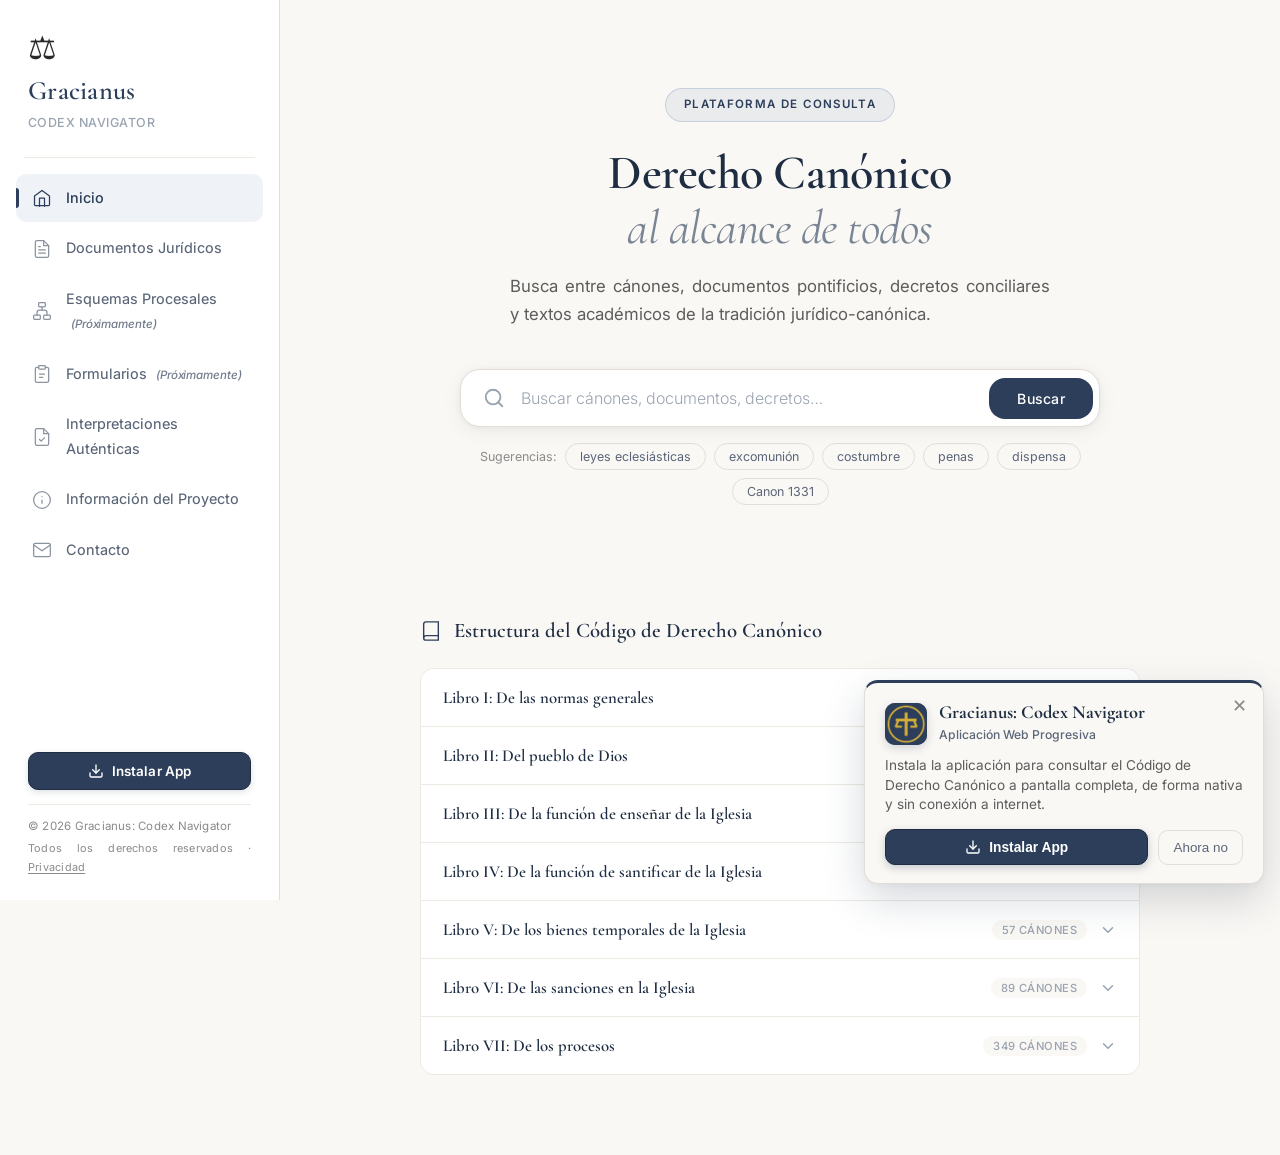
==== commit 5a7d2aa4: "Add files via upload" ====
--- a/index.html
+++ b/index.html
@@ -778,6 +778,7 @@
 
   </main>
 
+  <script src="./pe_data.js"></script>
   <script src="./temas_data.js"></script>
   <script src="./script.js"></script>
   <script src="./pwa.js" defer></script>
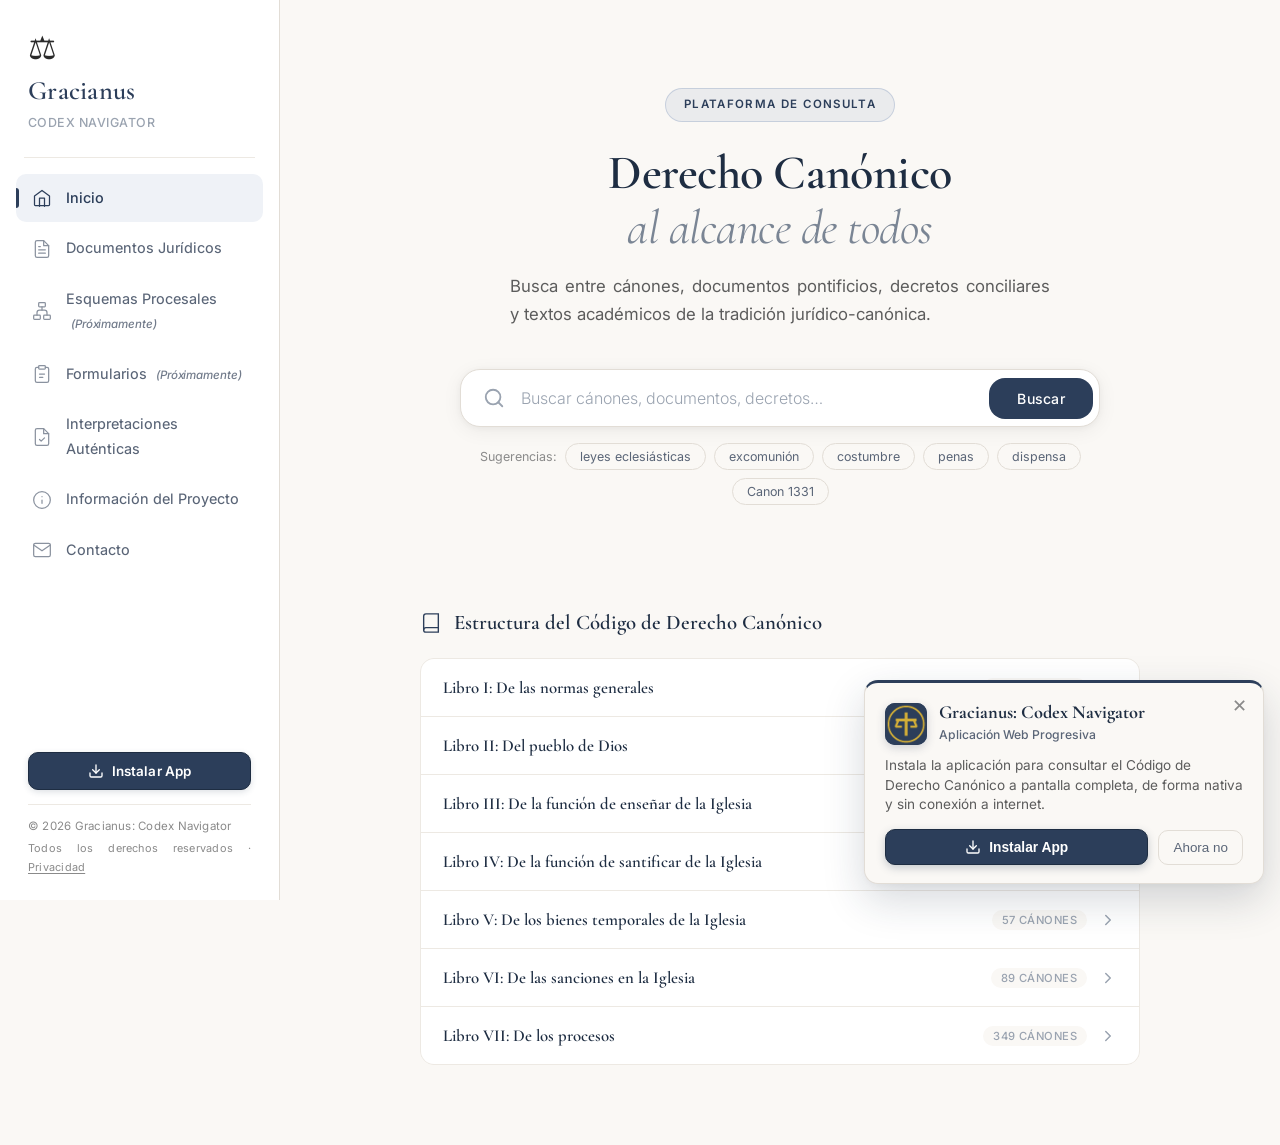
==== commit 9493491e: "Add files via upload" ====
--- a/index.html
+++ b/index.html
@@ -58,7 +58,7 @@
       <span></span>
       <span></span>
     </button>
-    <div class="mobile-brand">
+    <div class="mobile-brand" id="mobileBrandBtn" role="button" tabindex="0" aria-label="Volver al inicio">
       <span class="mobile-brand-icon">⚖</span>
       <span class="mobile-brand-text">Gracianus Codex</span>
     </div>
@@ -69,7 +69,7 @@
 
   <!-- Sidebar Navigation -->
   <nav class="sidebar" id="sidebar" aria-label="Navegación principal">
-    <div class="sidebar-brand">
+    <div class="sidebar-brand" id="sidebarBrandBtn" role="button" tabindex="0" aria-label="Volver al inicio">
       <div class="brand-icon">⚖</div>
       <h1 class="brand-title">Gracianus</h1>
       <p class="brand-subtitle">CODEX NAVIGATOR</p>
--- a/style.css
+++ b/style.css
@@ -1097,19 +1097,26 @@
   border-radius: 3px;
 }
 
-/* --- Accordion (CIC Structure) --- */
+/* --- Accordion / SPA Dual-State Workspace --- */
 .accordion-section {
-  margin-top: 48px;
+  margin-top: 40px;
   max-width: 720px;
+  width: 100%;
   margin-left: auto;
   margin-right: auto;
+  transition: max-width 0.25s ease;
+}
+
+.main-content.view-reading .accordion-section {
+  max-width: 100%;
+  margin-top: 24px;
 }
 
 .accordion-header {
   display: flex;
   align-items: center;
   gap: 12px;
-  margin-bottom: 20px;
+  margin-bottom: 18px;
   color: var(--color-navy);
 }
 
@@ -1121,6 +1128,11 @@
 }
 
 .accordion-container {
+  width: 100%;
+}
+
+/* Estado 1: Acordeón simple de los 7 Libros en Inicio */
+.home-books-accordion {
   border: 1px solid var(--color-border-light);
   border-radius: var(--radius-lg);
   overflow: hidden;
@@ -1128,6 +1140,15 @@
   display: flex;
   flex-direction: column;
   gap: 1px;
+}
+
+.main-content.view-reading .home-books-accordion {
+  display: none;
+}
+
+.sidebar-brand,
+.mobile-brand {
+  cursor: pointer;
 }
 
 /* Libro (top-level accordion item) */
@@ -2546,6 +2567,271 @@
 }
 
 /* ===================================================================
+   SPLIT VIEW: ÁRBOL LATERAL JERÁRQUICO + PANEL CENTRAL DE CÁNONES
+   =================================================================== */
+
+/* Estado 2: Vista de Lectura (Split View 25% / 75% oculto en Inicio) */
+.codex-split-layout {
+  display: none;
+  width: 100%;
+}
+
+.main-content.view-reading .codex-split-layout {
+  display: grid;
+  grid-template-columns: minmax(240px, 25%) 1fr;
+  gap: 24px;
+  align-items: start;
+}
+
+.codex-sidebar-wrapper {
+  min-width: 0;
+}
+
+.codex-mobile-tree-toggle {
+  display: none;
+}
+
+.codex-tree-sidebar {
+  background: var(--color-surface, #FFFFFF);
+  border: 1px solid var(--color-border-light, #EDE9E3);
+  border-radius: var(--radius-lg, 12px);
+  padding: 12px 10px;
+  max-height: calc(100vh - 140px);
+  overflow-y: auto;
+  position: sticky;
+  top: 24px;
+}
+
+.tree-list {
+  list-style: none;
+  margin: 0;
+  padding: 0;
+}
+
+.tree-children .tree-list {
+  padding-left: 14px;
+  margin-left: 8px;
+  border-left: 1px solid var(--color-border-light, #EDE9E3);
+}
+
+.tree-node-row {
+  display: flex;
+  align-items: flex-start;
+  gap: 4px;
+  margin-bottom: 2px;
+}
+
+.tree-toggle-btn {
+  flex-shrink: 0;
+  width: 22px;
+  height: 24px;
+  background: none;
+  border: none;
+  border-radius: 4px;
+  color: var(--color-slate-light, #7A8594);
+  cursor: pointer;
+  font-size: 0.75rem;
+  line-height: 1;
+  display: inline-flex;
+  align-items: center;
+  justify-content: center;
+}
+
+.tree-toggle-btn:hover {
+  background: var(--color-bg-warm, #F5F2ED);
+  color: var(--color-navy, #2C3E5A);
+}
+
+.tree-leaf-dot {
+  flex-shrink: 0;
+  width: 22px;
+  height: 24px;
+  display: inline-flex;
+  align-items: center;
+  justify-content: center;
+  color: var(--color-slate-muted, #9AA3B0);
+  font-size: 0.7rem;
+}
+
+.tree-select-btn {
+  flex: 1;
+  min-width: 0;
+  display: flex;
+  align-items: center;
+  justify-content: space-between;
+  gap: 6px;
+  text-align: left;
+  background: none;
+  border: none;
+  border-radius: 6px;
+  padding: 5px 8px;
+  font-family: inherit;
+  font-size: 0.82rem;
+  line-height: 1.35;
+  color: var(--color-text, #2A2A2A);
+  cursor: pointer;
+  transition: background 0.15s ease, color 0.15s ease;
+}
+
+.tree-list--depth-0 > .tree-node > .tree-node-row > .tree-select-btn {
+  font-weight: 600;
+  color: var(--color-navy-dark, #1E2D42);
+}
+
+.tree-select-btn:hover {
+  background: var(--color-bg-warm, #F5F2ED);
+  color: var(--color-navy, #2C3E5A);
+}
+
+.tree-select-btn.active {
+  background: var(--color-accent-soft, rgba(59, 89, 152, 0.08));
+  color: var(--color-navy, #2C3E5A);
+  font-weight: 600;
+}
+
+.tree-node-label {
+  overflow-wrap: anywhere;
+}
+
+.tree-node-badge {
+  flex-shrink: 0;
+  font-size: 0.68rem;
+  font-weight: 600;
+  color: var(--color-slate-light, #7A8594);
+  background: var(--color-bg, #FAF8F5);
+  border: 1px solid var(--color-border-light, #EDE9E3);
+  border-radius: 100px;
+  padding: 1px 6px;
+}
+
+.codex-main-panel {
+  min-width: 0;
+  background: var(--color-surface, #FFFFFF);
+  border: 1px solid var(--color-border-light, #EDE9E3);
+  border-radius: var(--radius-lg, 12px);
+  overflow: hidden;
+}
+
+.central-node-header {
+  display: flex;
+  align-items: center;
+  justify-content: space-between;
+  gap: 12px;
+  padding: 16px 20px;
+  background: var(--color-bg-warm, #F5F2ED);
+  border-bottom: 1px solid var(--color-border-light, #EDE9E3);
+}
+
+.central-node-title {
+  margin: 0;
+  font-family: var(--font-display);
+  font-size: 1.25rem;
+  font-weight: 600;
+  color: var(--color-navy-dark, #1E2D42);
+}
+
+.codex-panel-placeholder {
+  padding: 36px 24px;
+  text-align: center;
+  font-size: 0.9rem;
+  color: var(--color-text-muted, #8A8A8A);
+}
+
+.central-subnodes {
+  display: flex;
+  flex-direction: column;
+  padding: 12px;
+  gap: 6px;
+}
+
+.central-subnode-btn {
+  display: flex;
+  align-items: center;
+  justify-content: space-between;
+  gap: 12px;
+  width: 100%;
+  text-align: left;
+  padding: 10px 14px;
+  background: var(--color-bg, #FAF8F5);
+  border: 1px solid var(--color-border-light, #EDE9E3);
+  border-radius: 8px;
+  font-family: inherit;
+  font-size: 0.88rem;
+  font-weight: 500;
+  color: var(--color-navy-dark, #1E2D42);
+  cursor: pointer;
+  transition: background 0.15s ease, border-color 0.15s ease;
+}
+
+.central-subnode-btn:hover {
+  background: var(--color-accent-soft, rgba(59, 89, 152, 0.08));
+  border-color: var(--color-accent-border, rgba(59, 89, 152, 0.2));
+}
+
+.central-header-actions {
+  display: flex;
+  align-items: center;
+  gap: 10px;
+  flex-shrink: 0;
+}
+
+.btn-clear-search {
+  background: var(--color-surface, #FFFFFF);
+  border: 1px solid var(--color-border, #E2DDD6);
+  border-radius: 6px;
+  padding: 4px 10px;
+  font-family: inherit;
+  font-size: 0.78rem;
+  font-weight: 500;
+  color: var(--color-slate, #5A6577);
+  cursor: pointer;
+  transition: all 0.15s ease;
+}
+
+.btn-clear-search:hover {
+  border-color: var(--color-navy, #2C3E5A);
+  color: var(--color-navy, #2C3E5A);
+}
+
+@media (max-width: 768px) {
+  .main-content.view-reading .codex-split-layout {
+    grid-template-columns: 1fr;
+    gap: 14px;
+  }
+
+  .codex-mobile-tree-toggle {
+    display: flex;
+    align-items: center;
+    justify-content: space-between;
+    width: 100%;
+    padding: 12px 16px;
+    background: var(--color-surface, #FFFFFF);
+    border: 1px solid var(--color-border-light, #EDE9E3);
+    border-radius: var(--radius-md, 8px);
+    font-family: inherit;
+    font-size: 0.9rem;
+    font-weight: 600;
+    color: var(--color-navy-dark, #1E2D42);
+    cursor: pointer;
+  }
+
+  .codex-mobile-tree-toggle[aria-expanded="true"] .mobile-tree-chevron {
+    transform: rotate(180deg);
+  }
+
+  .codex-tree-sidebar {
+    display: none;
+    position: static;
+    max-height: 50vh;
+    margin-top: 8px;
+  }
+
+  .codex-tree-sidebar.is-mobile-open {
+    display: block;
+  }
+}
+
+/* ===================================================================
    PWA INSTALL BANNER & MODAL (Azul / Blanco Pergamino)
    =================================================================== */
 
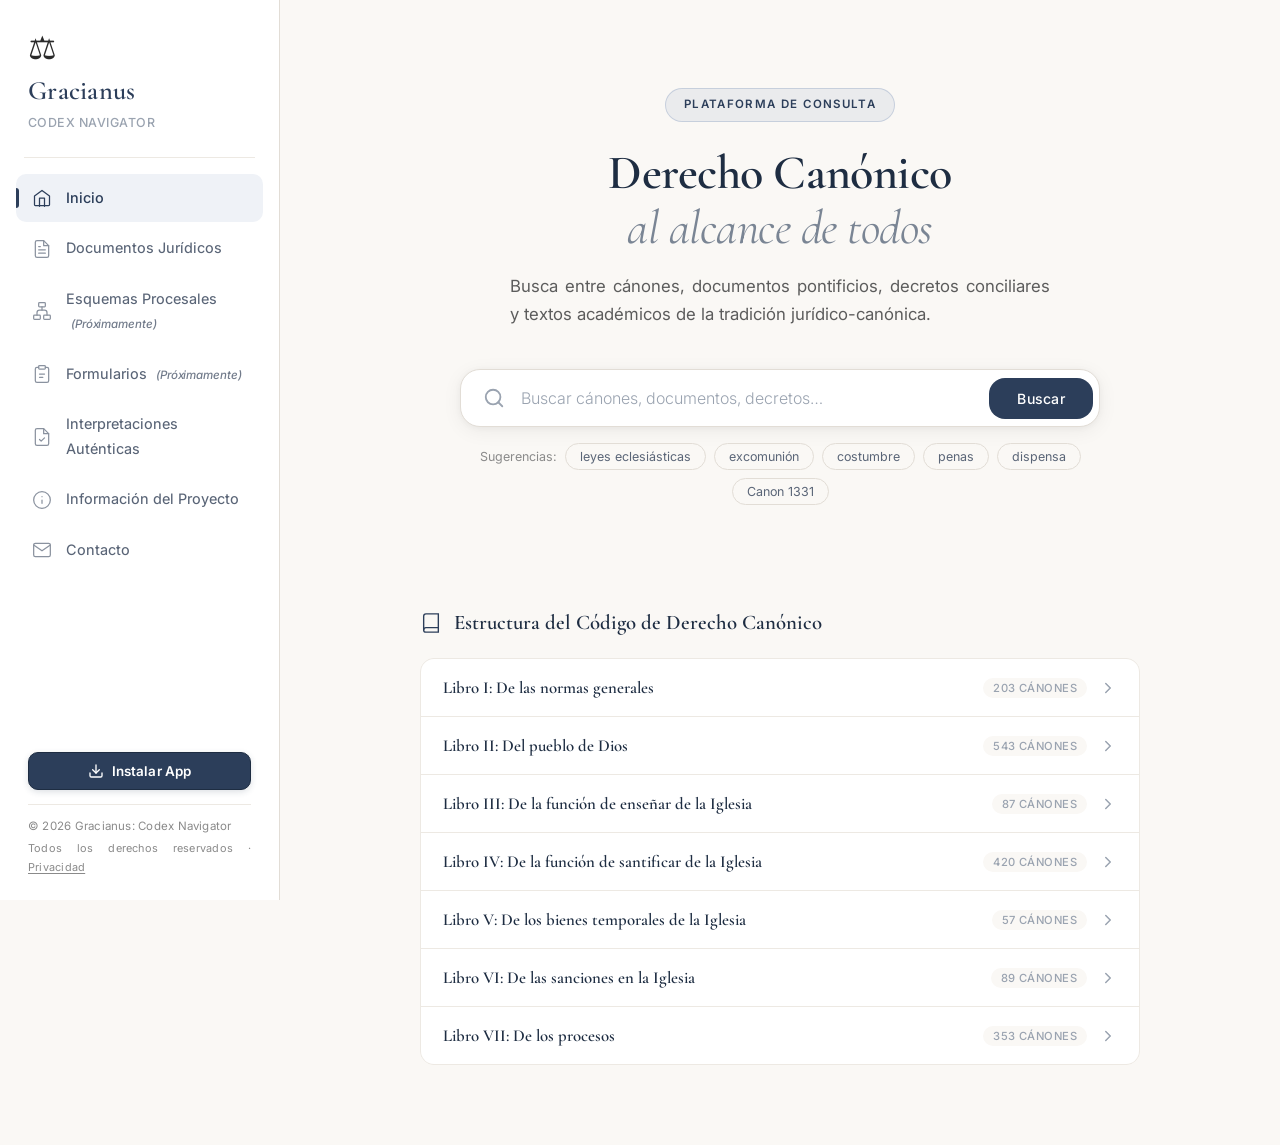
==== commit 675c4990: "Add files via upload" ====
--- a/index.html
+++ b/index.html
@@ -235,7 +235,14 @@
           <span>Volver</span>
         </button>
         <div class="canon-detail-header">
-          <span class="canon-detail-badge" id="canonDetailBadge"></span>
+          <div class="canon-detail-top-bar">
+            <span class="canon-detail-badge" id="canonDetailBadge"></span>
+            <div class="reader-mode-selector" id="canonDetailModeSelector" role="group" aria-label="Modo de lectura">
+              <button type="button" class="reader-mode-btn active" data-view-mode="simple" aria-pressed="true">Simple</button>
+              <button type="button" class="reader-mode-btn" data-view-mode="dual" aria-pressed="false">Dual</button>
+              <button type="button" class="reader-mode-btn" data-view-mode="multi" aria-pressed="false">Multilingüe</button>
+            </div>
+          </div>
           <div class="canon-title-row">
             <h3 class="canon-detail-title canon-numero" id="canonDetailTitle"></h3>
             <div class="lang-tabs-container" id="canonDetailLangTabs"></div>
--- a/style.css
+++ b/style.css
@@ -1361,8 +1361,24 @@
 /* --- Canon Detail Viewer --- */
 .canon-detail {
   max-width: 720px;
-  margin: 0 auto;
+  margin: 0 auto 32px;
+  scroll-margin-top: 24px;
   animation: fadeIn 0.35s ease;
+}
+
+.main-content.view-reading .canon-detail {
+  max-width: 100%;
+  margin-bottom: 28px;
+}
+
+.search-result-item.is-reading-canon {
+  background: var(--color-accent-soft, rgba(59, 89, 152, 0.08));
+  box-shadow: inset 3px 0 0 var(--color-navy, #2C3E5A);
+}
+
+.search-result-item.is-reading-canon .search-result-number {
+  background: var(--color-navy, #2C3E5A);
+  color: #FFFFFF;
 }
 
 .canon-detail-back {
@@ -1390,6 +1406,15 @@
 
 .canon-detail-header {
   margin-bottom: 20px;
+}
+
+.canon-detail-top-bar {
+  display: flex;
+  align-items: center;
+  justify-content: space-between;
+  flex-wrap: wrap;
+  gap: 10px;
+  margin-bottom: 14px;
 }
 
 .canon-detail-badge {
@@ -1403,7 +1428,144 @@
   border: 1px solid var(--color-accent-border);
   padding: 5px 14px;
   border-radius: 100px;
-  margin-bottom: 14px;
+  margin-bottom: 0;
+}
+
+.reader-mode-selector {
+  display: inline-flex;
+  align-items: center;
+  background: var(--color-bg-warm, #F5F2ED);
+  border: 1px solid var(--color-border-light, #EDE9E3);
+  border-radius: 8px;
+  padding: 3px;
+  gap: 2px;
+}
+
+.reader-mode-btn {
+  background: none;
+  border: none;
+  border-radius: 6px;
+  padding: 4px 10px;
+  font-family: var(--font-body);
+  font-size: 0.75rem;
+  font-weight: 500;
+  color: var(--color-slate, #5A6577);
+  cursor: pointer;
+  transition: all 0.15s ease;
+}
+
+.reader-mode-btn:hover {
+  color: var(--color-navy-dark, #1E2D42);
+}
+
+.reader-mode-btn.active {
+  background: var(--color-surface, #FFFFFF);
+  color: var(--color-navy, #2C3E5A);
+  font-weight: 600;
+  box-shadow: 0 1px 2px rgba(0,0,0,0.06);
+}
+
+/* --- Modos de Lectura Dual y Multilingüe dentro del Lector --- */
+.reader-dual-grid {
+  display: grid;
+  grid-template-columns: 1fr 1fr;
+  gap: 24px;
+  align-items: start;
+}
+
+.reader-dual-col {
+  min-width: 0;
+}
+
+.reader-dual-col:last-child {
+  border-left: 1px solid var(--color-border-light, #EDE9E3);
+  padding-left: 24px;
+}
+
+.reader-col-header {
+  display: flex;
+  align-items: center;
+  gap: 8px;
+  margin-bottom: 12px;
+  padding-bottom: 8px;
+  border-bottom: 1px solid var(--color-border-light, #EDE9E3);
+}
+
+.reader-lang-badge {
+  display: inline-flex;
+  align-items: center;
+  justify-content: center;
+  padding: 2px 7px;
+  border-radius: 4px;
+  font-family: var(--font-body);
+  font-size: 0.65rem;
+  font-weight: 700;
+  letter-spacing: 0.05em;
+  color: var(--color-navy, #2C3E5A);
+  background: var(--color-accent-soft, rgba(59, 89, 152, 0.08));
+  border: 1px solid var(--color-accent-border, rgba(59, 89, 152, 0.2));
+  flex-shrink: 0;
+}
+
+.reader-lang-badge.is-official {
+  background: var(--color-navy, #2C3E5A);
+  color: #FFFFFF;
+  border-color: var(--color-navy, #2C3E5A);
+}
+
+.reader-dual-select {
+  flex: 1;
+  min-width: 0;
+  font-family: var(--font-body);
+  font-size: 0.78rem;
+  font-weight: 500;
+  color: var(--color-navy-dark, #1E2D42);
+  background: var(--color-bg, #FAF8F5);
+  border: 1px solid var(--color-border, #E2DDD6);
+  border-radius: 6px;
+  padding: 4px 8px;
+  cursor: pointer;
+}
+
+.reader-col-text {
+  min-width: 0;
+  overflow-wrap: break-word;
+}
+
+.reader-multi-grid {
+  display: grid;
+  grid-template-columns: 1fr 1fr;
+  gap: 16px;
+  align-items: start;
+}
+
+.reader-multi-card {
+  min-width: 0;
+  padding: 16px 18px;
+  background: var(--color-bg, #FAF8F5);
+  border: 1px solid var(--color-border-light, #EDE9E3);
+  border-radius: 10px;
+}
+
+.reader-multi-card.is-official-latin {
+  grid-column: 1 / -1;
+  background: var(--color-surface, #FFFFFF);
+  border-color: var(--color-accent-border, rgba(59, 89, 152, 0.25));
+  box-shadow: inset 3px 0 0 var(--color-navy, #2C3E5A);
+}
+
+.reader-multi-header {
+  display: flex;
+  align-items: center;
+  gap: 8px;
+  margin-bottom: 10px;
+}
+
+.reader-multi-name {
+  font-family: var(--font-body);
+  font-size: 0.76rem;
+  font-weight: 600;
+  color: var(--color-slate, #5A6577);
 }
 
 .canon-detail-title {
@@ -2794,9 +2956,26 @@
 }
 
 @media (max-width: 768px) {
+  .canon-detail {
+    scroll-margin-top: 76px;
+  }
+
   .main-content.view-reading .codex-split-layout {
     grid-template-columns: 1fr;
     gap: 14px;
+  }
+
+  .reader-dual-grid,
+  .reader-multi-grid {
+    grid-template-columns: 1fr;
+    gap: 14px;
+  }
+
+  .reader-dual-col:last-child {
+    border-left: none;
+    padding-left: 0;
+    border-top: 1px solid var(--color-border-light, #EDE9E3);
+    padding-top: 14px;
   }
 
   .codex-mobile-tree-toggle {
